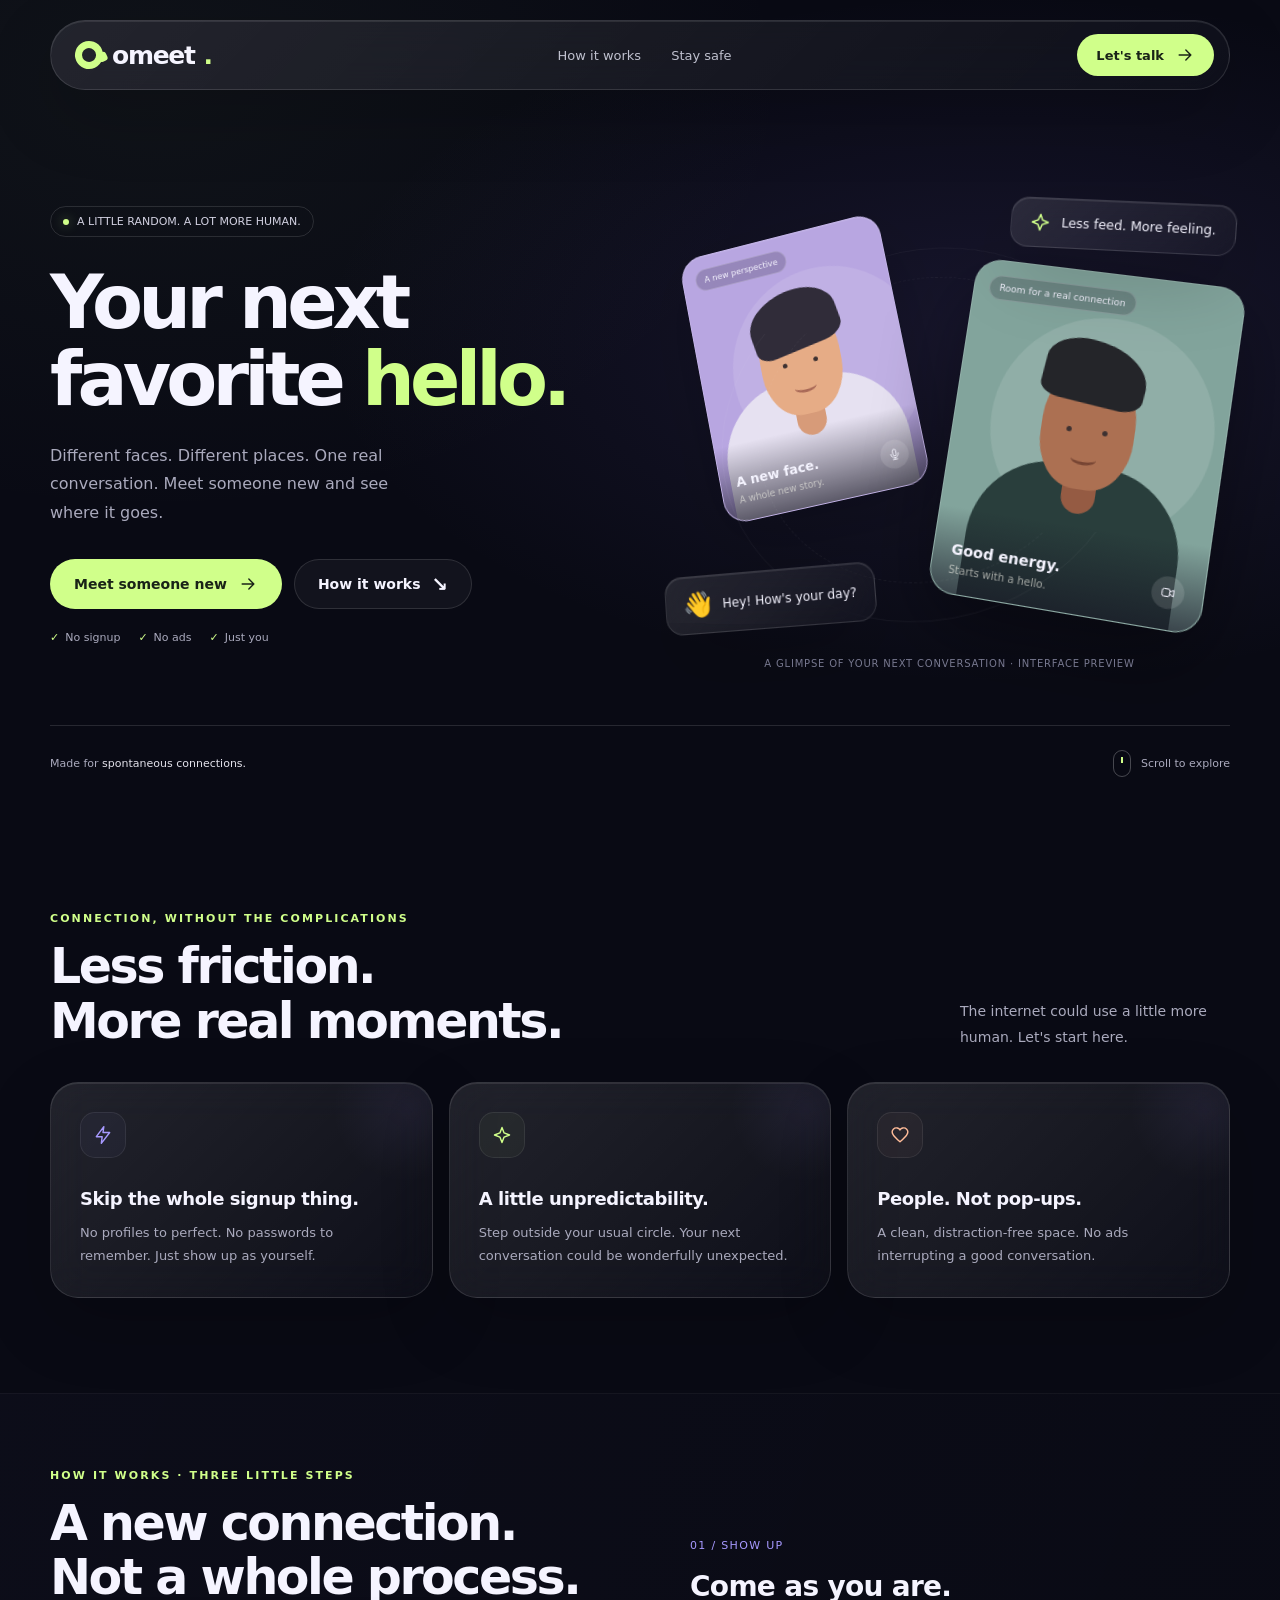
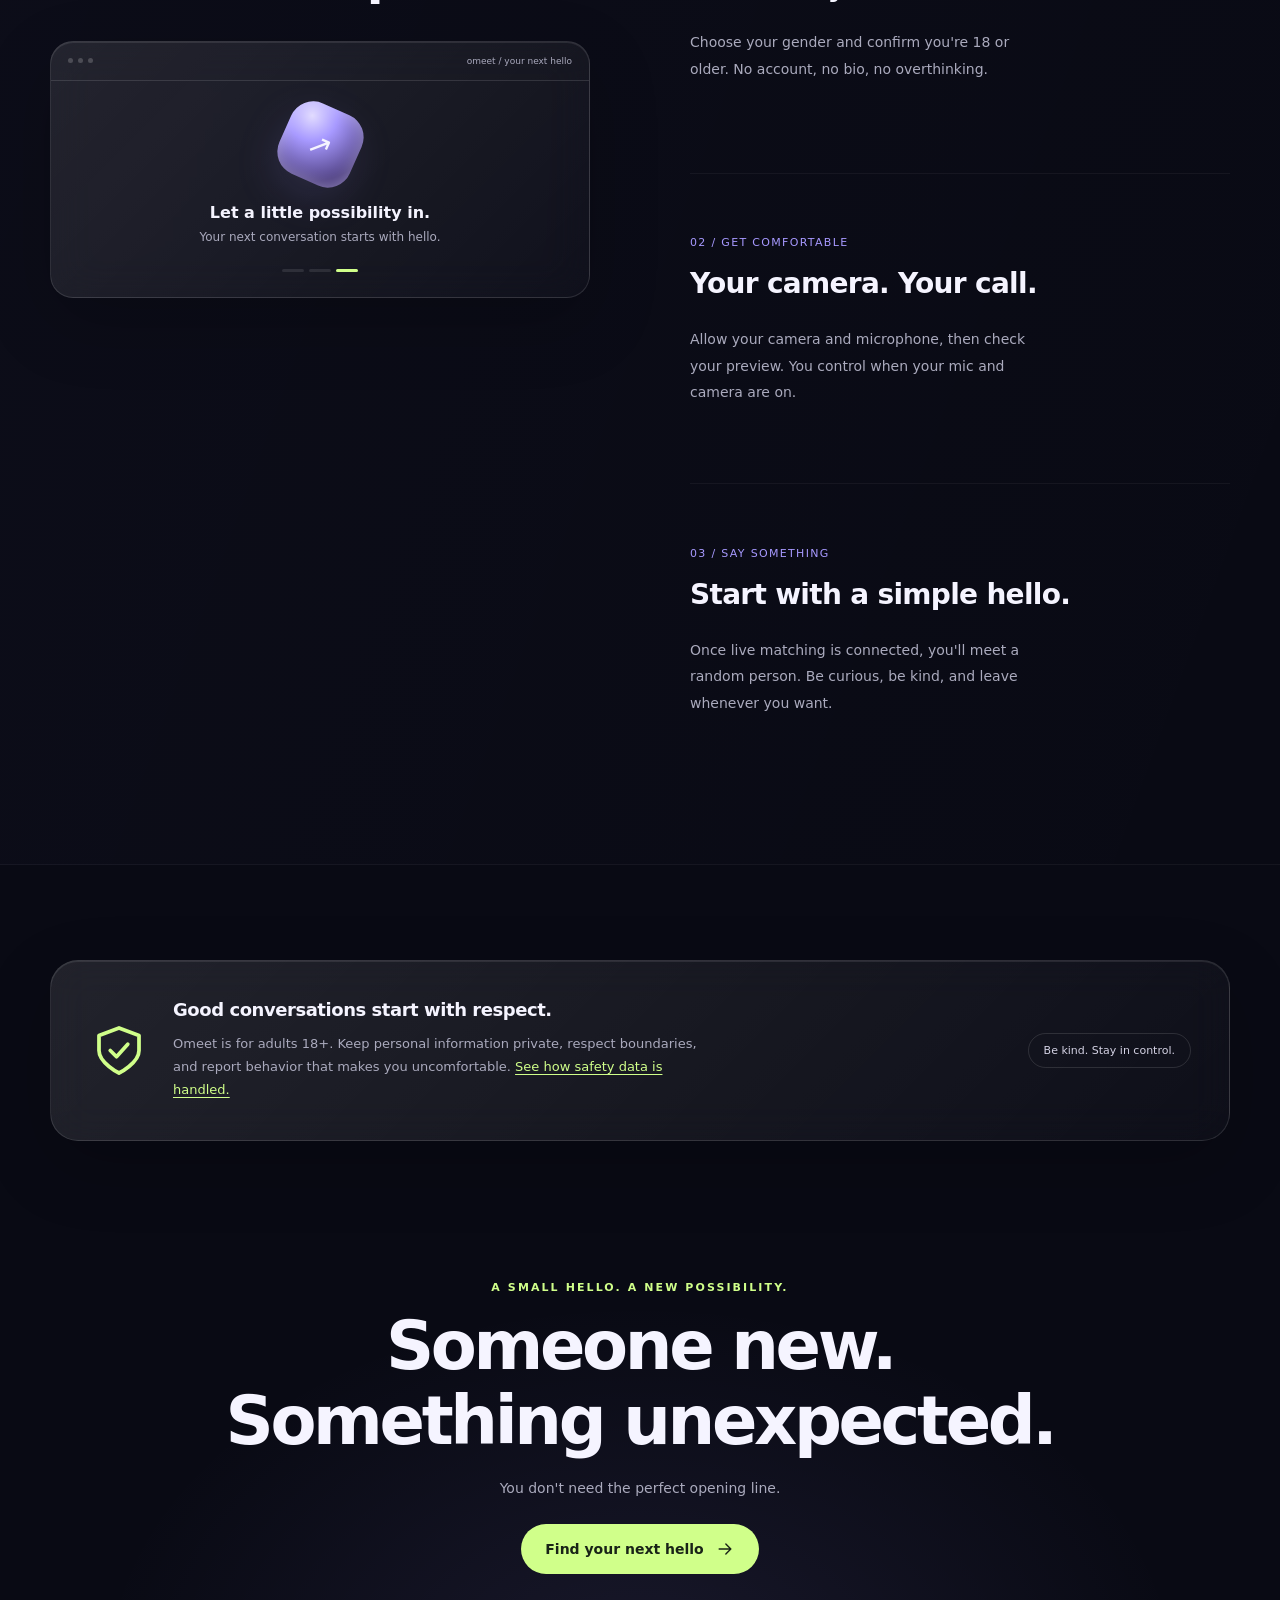
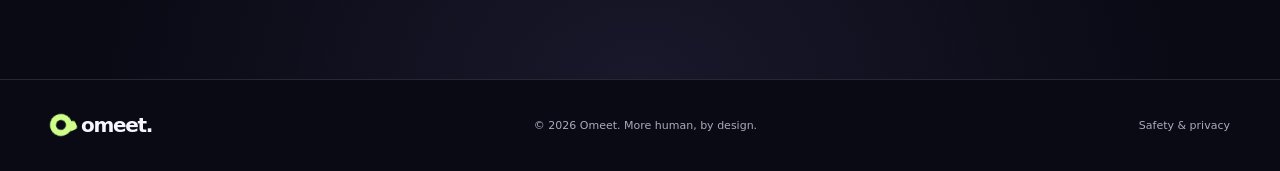
==== index.html @ 6ff263f8 "Make How section visible from anchor links" ====
<!DOCTYPE html>
<html lang="en">
<head>
  <meta charset="UTF-8">
  <meta name="viewport" content="width=device-width, initial-scale=1">
  <meta name="theme-color" content="#090a14">
  <meta name="description" content="Omeet — a fresh way to meet someone new. No signup. No ads. Just conversation.">
  <title>Omeet — A hello can change your day.</title>

  <link rel="stylesheet" href="styles.css">
</head>

<body>
  <a class="skip" href="#main">Skip to content</a>

  <!-- Reusable, dependency-free icons -->
  <svg xmlns="http://www.w3.org/2000/svg" class="icon-sprite" aria-hidden="true">
    <symbol id="i-arrow" viewBox="0 0 24 24">
      <path d="M5 12h14m-6-6 6 6-6 6" fill="none" stroke="currentColor" stroke-width="1.7" stroke-linecap="round" stroke-linejoin="round"/>
    </symbol>
    <symbol id="i-video" viewBox="0 0 24 24">
      <rect x="3" y="6" width="12" height="12" rx="3" fill="none" stroke="currentColor" stroke-width="1.7"/>
      <path d="m15 10 6-3v10l-6-3" fill="none" stroke="currentColor" stroke-width="1.7" stroke-linejoin="round"/>
    </symbol>
    <symbol id="i-mic" viewBox="0 0 24 24">
      <rect x="9" y="3" width="6" height="12" rx="3" fill="none" stroke="currentColor" stroke-width="1.7"/>
      <path d="M5 11a7 7 0 0 0 14 0M12 18v3m-4 0h8" fill="none" stroke="currentColor" stroke-width="1.7" stroke-linecap="round"/>
    </symbol>
    <symbol id="i-spark" viewBox="0 0 24 24">
      <path d="m12 3 2.5 6.5L21 12l-6.5 2.5L12 21l-2.5-6.5L3 12l6.5-2.5L12 3Z" fill="none" stroke="currentColor" stroke-width="1.7" stroke-linejoin="round"/>
    </symbol>
    <symbol id="i-shield" viewBox="0 0 24 24">
      <path d="m12 3 8 3v6c0 5-8 9-8 9s-8-4-8-9V6l8-3Z" fill="none" stroke="currentColor" stroke-width="1.5" stroke-linejoin="round"/>
      <path d="m8.5 12 2.5 2.5 4.5-5" fill="none" stroke="currentColor" stroke-width="1.5" stroke-linecap="round" stroke-linejoin="round"/>
    </symbol>
    <symbol id="i-bolt" viewBox="0 0 24 24">
      <path d="m13 2-9 12h7l-1 8 10-13h-8l1-7Z" fill="none" stroke="currentColor" stroke-width="1.7" stroke-linejoin="round"/>
    </symbol>
    <symbol id="i-heart" viewBox="0 0 24 24">
      <path d="M20 5c-3-3-7-1-8 1-1-2-5-4-8-1-4 4 1 9 8 15 7-6 12-11 8-15Z" fill="none" stroke="currentColor" stroke-width="1.7" stroke-linejoin="round"/>
    </symbol>
    <symbol id="i-close" viewBox="0 0 24 24">
      <path d="m6 6 12 12M6 18 18 6" fill="none" stroke="currentColor" stroke-width="1.7" stroke-linecap="round"/>
    </symbol>
    <symbol id="i-chat" viewBox="0 0 24 24">
      <path d="M20 11.5a7.5 7.5 0 0 1-7.5 7.5H7l-4 2 1.5-4.2A7.5 7.5 0 1 1 20 11.5Z" fill="none" stroke="currentColor" stroke-width="1.7" stroke-linejoin="round"/>
      <path d="M8 11h8m-8 3h5" fill="none" stroke="currentColor" stroke-width="1.7" stroke-linecap="round"/>
    </symbol>
    <symbol id="i-send" viewBox="0 0 24 24">
      <path d="m21 3-7.2 18-3.8-7-7-3.8L21 3Z" fill="none" stroke="currentColor" stroke-width="1.7" stroke-linejoin="round"/>
      <path d="M10 14 21 3" fill="none" stroke="currentColor" stroke-width="1.7" stroke-linecap="round"/>
    </symbol>
  </svg>

  <header>
    <nav class="nav glass container" aria-label="Main navigation">
      <a href="#" class="logo" aria-label="Omeet home"><span class="logo-mark"></span>omeet<span class="logo-dot">.</span></a>
      <div class="nav-links">
        <a href="#how">How it works</a>
        <a href="#safety">Stay safe</a>
      </div>
      <button class="btn btn-primary btn-small" data-start>
        Let's talk <svg class="icon" aria-hidden="true"><use href="#i-arrow"/></svg>
      </button>
    </nav>
  </header>

  <main id="main">
    <section class="hero">
      <div class="container">
        <div class="hero-grid">
          <div class="hero-copy">
            <div class="pill"><span class="dot"></span> A LITTLE RANDOM. A LOT MORE HUMAN.</div>
            <h1>Your next<br>favorite <span>hello.</span></h1>
            <p>Different faces. Different places. One real conversation. Meet someone new and see where it goes.</p>
            <div class="hero-actions">
              <button class="btn btn-primary" data-start>
                Meet someone new <svg class="icon" aria-hidden="true"><use href="#i-arrow"/></svg>
              </button>
              <a class="btn" href="#how">How it works <span class="arrow" aria-hidden="true">↘</span></a>
            </div>
            <div class="microcopy">
              <span><b>✓</b> No signup</span>
              <span><b>✓</b> No ads</span>
              <span><b>✓</b> Just you</span>
            </div>
          </div>

          <div class="scene-wrap" aria-label="Illustrated preview of the Omeet video calling interface">
            <div class="scene" id="hero-scene" aria-hidden="true">
              <div class="orbit"></div>

              <div class="video-card card-back glass">
                <div class="portrait">
                  <div class="shirt"></div><div class="neck"></div>
                  <div class="head"><i class="eyes"></i></div>
                </div>
                <div class="card-top"><span class="tiny-tag">A new perspective</span></div>
                <div class="card-bottom">
                  <div><strong>A new face.</strong><small>A whole new story.</small></div>
                  <div class="round-icon"><svg class="icon"><use href="#i-mic"/></svg></div>
                </div>
              </div>

              <div class="video-card card-front glass">
                <div class="portrait portrait-two">
                  <div class="shirt"></div><div class="neck"></div>
                  <div class="head"><i class="eyes"></i></div>
                </div>
                <div class="card-top"><span class="tiny-tag">Room for a real connection</span></div>
                <div class="card-bottom">
                  <div><strong>Good energy.</strong><small>Starts with a hello.</small></div>
                  <div class="round-icon"><svg class="icon"><use href="#i-video"/></svg></div>
                </div>
              </div>

              <div class="floating-note note-match glass">
                <svg class="icon"><use href="#i-spark"/></svg> Less feed. More feeling.
              </div>
              <div class="floating-note note-hello glass">
                <span class="emoji">👋</span> Hey! How's your day?
              </div>
            </div>
            <div class="scene-caption">A GLIMPSE OF YOUR NEXT CONVERSATION · INTERFACE PREVIEW</div>
          </div>
        </div>

        <div class="hero-bottom">
          <span>Made for <strong>spontaneous connections.</strong></span>
          <a class="scroll-hint" href="#why"><i aria-hidden="true"></i> Scroll to explore</a>
        </div>
      </div>
    </section>

    <section class="features container" id="why">
      <div class="section-heading reveal">
        <div><span class="eyebrow">Connection, without the complications</span><h2>Less friction.<br>More real moments.</h2></div>
        <p>The internet could use a little more human. Let's start here.</p>
      </div>
      <div class="feature-grid">
        <article class="feature glass reveal">
          <div class="feature-icon"><svg class="icon" aria-hidden="true"><use href="#i-bolt"/></svg></div>
          <h3>Skip the whole signup thing.</h3>
          <p>No profiles to perfect. No passwords to remember. Just show up as yourself.</p>
        </article>
        <article class="feature glass reveal">
          <div class="feature-icon"><svg class="icon" aria-hidden="true"><use href="#i-spark"/></svg></div>
          <h3>A little unpredictability.</h3>
          <p>Step outside your usual circle. Your next conversation could be wonderfully unexpected.</p>
        </article>
        <article class="feature glass reveal">
          <div class="feature-icon"><svg class="icon" aria-hidden="true"><use href="#i-heart"/></svg></div>
          <h3>People. Not pop-ups.</h3>
          <p>A clean, distraction-free space. No ads interrupting a good conversation.</p>
        </article>
      </div>
    </section>

    <section class="how" id="how">
      <div class="container how-grid">
        <div class="sticky-demo">
          <span class="eyebrow">How it works · three little steps</span>
          <h2>A new connection.<br>Not a whole process.</h2>
          <div class="mini-window glass" aria-hidden="true">
            <div class="window-bar"><i></i><i></i><i></i><span>omeet / your next hello</span></div>
            <div class="demo-content">
              <div class="demo-orb" id="demo-orb">✳</div>
              <strong id="demo-title">A little about you.</strong>
              <p id="demo-description">No profile. Just the basics.</p>
              <div class="demo-progress" id="demo-progress"><i class="active"></i><i></i><i></i></div>
            </div>
          </div>
        </div>

        <div class="steps">
          <article class="step reveal" data-step="0">
            <span class="step-number">01 / SHOW UP</span>
            <h3>Come as you are.</h3>
            <p>Choose your gender and confirm you're 18 or older. No account, no bio, no overthinking.</p>
          </article>
          <article class="step reveal" data-step="1">
            <span class="step-number">02 / GET COMFORTABLE</span>
            <h3>Your camera. Your call.</h3>
            <p>Allow your camera and microphone, then check your preview. You control when your mic and camera are on.</p>
          </article>
          <article class="step reveal" data-step="2">
            <span class="step-number">03 / SAY SOMETHING</span>
            <h3>Start with a simple hello.</h3>
            <p>Once live matching is connected, you'll meet a random person. Be curious, be kind, and leave whenever you want.</p>
          </article>
        </div>
      </div>
    </section>

    <section class="safety container" id="safety">
      <div class="safety-panel glass reveal">
        <div class="safety-copy">
          <svg class="shield" aria-hidden="true"><use href="#i-shield"/></svg>
          <div>
            <h3>Good conversations start with respect.</h3>
            <p>Omeet is for adults 18+. Keep personal information private, respect boundaries, and report behavior that makes you uncomfortable. <a href="privacy.html">See how safety data is handled.</a></p>
          </div>
        </div>
        <span class="safety-label">Be kind. Stay in control.</span>
      </div>
    </section>

    <section class="closing">
      <div class="reveal">
        <span class="eyebrow">A small hello. A new possibility.</span>
        <h2>Someone new.<br>Something unexpected.</h2>
        <p>You don't need the perfect opening line.</p>
        <button class="btn btn-primary" data-start>
          Find your next hello <svg class="icon" aria-hidden="true"><use href="#i-arrow"/></svg>
        </button>
      </div>
    </section>
  </main>

  <footer>
    <div class="container footer-inner">
      <a class="logo" href="#" aria-label="Omeet home"><span class="logo-mark"></span>omeet.</a>
      <p>© <span id="year">2026</span> Omeet. More human, by design.</p>
      <a href="privacy.html">Safety &amp; privacy</a>
    </div>
  </footer>

  <!-- Native dialog provides focus containment and Escape handling. -->
  <dialog id="onboarding" aria-labelledby="onboarding-title">
    <div class="modal-content">
      <button class="close-btn" id="close-onboarding" aria-label="Close setup">
        <svg class="icon" aria-hidden="true"><use href="#i-close"/></svg>
      </button>
      <span class="eyebrow">Your next hello starts here</span>
      <h2 id="onboarding-title">First, a little about you.</h2>
      <p class="modal-intro">No account needed. Set up your camera preview before meeting anyone.</p>

      <form id="setup-form">
        <fieldset>
          <legend>What's your gender?</legend>
          <div class="gender-options">
            <label class="gender-option">
              <input type="radio" name="gender" value="male" required>
              <span>♂ &nbsp; Male</span>
            </label>
            <label class="gender-option">
              <input type="radio" name="gender" value="female" required>
              <span>♀ &nbsp; Female</span>
            </label>
          </div>
        </fieldset>

        <label class="consent">
          <input type="checkbox" id="age-confirmation" required>
          <span>I am 18 or older and agree to keep conversations respectful.</span>
        </label>

        <label class="consent privacy-consent">
          <input type="checkbox" id="ip-moderation-consent" required>
          <span>I agree to the <a href="privacy.html" target="_blank" rel="noopener">Privacy Policy</a>.</span>
        </label>

        <p class="error" id="setup-error" role="alert"></p>

        <button class="btn btn-primary full" type="submit" id="camera-start">
          Open camera preview <svg class="icon" aria-hidden="true"><use href="#i-video"/></svg>
        </button>
        <p class="privacy-note">Your browser will ask for camera and microphone access. Video, audio, and chat stay peer-to-peer; Omeet does not view or record calls.</p>
      </form>
    </div>
  </dialog>

  <dialog class="room-dialog" id="room" aria-labelledby="room-title">
    <div class="room-header">
      <strong id="room-title">Your Omeet room</strong>
      <span class="pill"><span class="dot"></span><span id="connection-status">Connecting</span></span>
    </div>
    <div class="room-grid">
      <div class="remote-video" id="remote-stage">
        <video id="remote-video" autoplay playsinline aria-label="Your conversation partner"></video>
        <div class="remote-status" id="remote-status" aria-live="polite">
          <div class="feature-icon"><svg class="icon" aria-hidden="true"><use href="#i-spark"/></svg></div>
          <h3 id="match-heading">You're ready for a hello.</h3>
          <p id="match-status">Looking for someone to connect with…</p>
          <p id="match-detail">Keep this page open while Omeet finds a conversation partner.</p>
          <button class="btn btn-small" id="retry-match" type="button" hidden>Try again</button>
        </div>
      </div>
      <div class="local-video" id="local-video-container">
        <video id="local-video" autoplay muted playsinline aria-label="Your camera preview"></video>
        <div class="camera-off">Your camera is off</div>
        <span class="local-label">You</span>
      </div>
      <button class="chat-toggle control" id="chat-toggle" type="button" aria-label="Open text chat" aria-controls="chat-panel" aria-expanded="false" title="Open text chat" disabled>
        <svg class="icon" aria-hidden="true"><use href="#i-chat"/></svg>
        <span class="chat-unread" id="chat-unread" hidden>0</span>
      </button>
      <aside class="chat-panel" id="chat-panel" aria-label="Text chat" hidden>
        <div class="chat-header">
          <div><strong>Messages</strong><small id="chat-state">Chat opens when you connect</small></div>
          <button class="close-btn" id="close-chat" type="button" aria-label="Close chat">
            <svg class="icon" aria-hidden="true"><use href="#i-close"/></svg>
          </button>
        </div>
        <div class="chat-messages" id="chat-messages" role="log" aria-live="polite" aria-relevant="additions text">
          <p class="chat-empty" id="chat-empty">Your messages with this person will appear here.</p>
        </div>
        <form class="chat-form" id="chat-form">
          <input id="chat-input" type="text" maxlength="1000" autocomplete="off" placeholder="Write a message…" aria-label="Write a chat message" disabled>
          <button class="btn btn-primary btn-small" id="chat-send" type="submit" aria-label="Send message" title="Send message" disabled>
            <svg class="icon" aria-hidden="true"><use href="#i-send"/></svg>
          </button>
        </form>
      </aside>
      <div class="room-toast" id="room-toast" role="status" aria-live="polite" hidden></div>
    </div>
    <div class="room-controls">
      <button class="control" id="toggle-mic" aria-label="Mute microphone" aria-pressed="false" title="Mute microphone">
        <svg class="icon" aria-hidden="true"><use href="#i-mic"/></svg>
      </button>
      <button class="control" id="toggle-camera" aria-label="Turn camera off" aria-pressed="false" title="Turn camera off">
        <svg class="icon" aria-hidden="true"><use href="#i-video"/></svg>
      </button>
      <button class="control" id="next-match" aria-label="Find another person" title="Find another person" disabled>
        <svg class="icon" aria-hidden="true"><use href="#i-arrow"/></svg>
      </button>
      <button class="btn report-button" id="report-partner" type="button" disabled>Report</button>
      <button class="btn leave" id="leave-room">
        <svg class="icon" aria-hidden="true"><use href="#i-close"/></svg> Leave chat
      </button>
    </div>
    <p class="room-note">Your call and messages travel directly between you and your match.</p>
  </dialog>

  <dialog class="report-dialog" id="report-dialog" aria-labelledby="report-title">
    <div class="modal-content">
      <button class="close-btn" id="close-report" type="button" aria-label="Close report form">
        <svg class="icon" aria-hidden="true"><use href="#i-close"/></svg>
      </button>
      <span class="eyebrow">Community safety</span>
      <h2 id="report-title">Report this conversation</h2>
      <p class="modal-intro">Your report goes to the Omeet admin panel. The other person will not see who reported them.</p>
      <form id="report-form">
        <label class="report-field" for="report-reason">What happened?</label>
        <select id="report-reason" required>
          <option value="">Choose a reason</option>
          <option value="harassment">Harassment or threats</option>
          <option value="sexual-content">Unwanted sexual content</option>
          <option value="hate">Hateful or abusive behavior</option>
          <option value="under-18">Someone may be under 18</option>
          <option value="spam">Spam or scam</option>
          <option value="other">Something else</option>
        </select>
        <label class="report-field" for="report-note">Extra detail <span>(optional)</span></label>
        <textarea id="report-note" maxlength="240" rows="3" placeholder="Add a short note (up to 240 characters)"></textarea>
        <p class="error" id="report-error" role="alert"></p>
        <button class="btn btn-primary full" id="submit-report" type="submit">Send report</button>
      </form>
    </div>
  </dialog>

  <script src="config.js" defer></script>
  <script src="script.js" defer></script>
</body>
</html>
---- styles.css ----
/* ---------- Foundation ---------- */
    :root {
      color-scheme: dark;
      --bg: #090a14;
      --panel: rgba(255,255,255,.045);
      --line: rgba(255,255,255,.12);
      --text: #f5f4ff;
      --muted: #aaaabd;
      --lime: #d0ff8a;
      --purple: #a799ff;
      --radius: 28px;
      --font: Inter, ui-sans-serif, system-ui, -apple-system, BlinkMacSystemFont, "Segoe UI", sans-serif;
    }

    * { box-sizing: border-box; }
    html { scroll-behavior: smooth; scroll-padding-top: 110px; }
    body {
      margin: 0;
      background: var(--bg);
      color: var(--text);
      font-family: var(--font);
      -webkit-font-smoothing: antialiased;
    }
    html.locked, body.locked { overflow: hidden; overscroll-behavior: none; }
    button, input { font: inherit; }
    button, a { -webkit-tap-highlight-color: transparent; }
    button { cursor: pointer; }
    a { color: inherit; text-decoration: none; }
    button:disabled { opacity: .45; cursor: not-allowed; }
    ::selection { background: var(--lime); color: #151823; }
    :focus-visible { outline: 3px solid var(--lime); outline-offset: 5px; }
    svg { display: block; }
    .icon { width: 20px; height: 20px; flex-shrink: 0; }
    .container { width: min(1180px, calc(100% - 48px)); margin-inline: auto; }
    .muted { color: var(--muted); }
    .eyebrow {
      color: var(--lime);
      font-size: 11px;
      letter-spacing: .19em;
      text-transform: uppercase;
      font-weight: 750;
    }
    .glass {
      background: linear-gradient(135deg, rgba(255,255,255,.10), rgba(255,255,255,.025));
      border: 1px solid var(--line);
      box-shadow: inset 0 1px 0 rgba(255,255,255,.09), 0 24px 70px rgba(0,0,0,.2);
      backdrop-filter: blur(20px);
      -webkit-backdrop-filter: blur(20px);
    }
    .btn {
      min-height: 50px;
      padding: 14px 23px;
      border: 1px solid var(--line);
      border-radius: 100px;
      display: inline-flex;
      align-items: center;
      justify-content: center;
      gap: 11px;
      background: rgba(255,255,255,.04);
      color: var(--text);
      font-weight: 650;
      font-size: 14px;
      transition: transform .2s, background .2s, box-shadow .2s;
    }
    .btn:hover:not(:disabled) { transform: translateY(-2px); background: rgba(255,255,255,.09); }
    .btn-primary { background: var(--lime); color: #192317; border-color: transparent; }
    .btn-primary:hover:not(:disabled) { background: #dfffad; box-shadow: 0 8px 35px #caff8425; }
    .btn-small { min-height: 42px; padding: 10px 18px; font-size: 13px; }
    .arrow { font-size: 20px; line-height: 1; }

    .skip {
      position: fixed;
      top: -100px;
      left: 20px;
      z-index: 100;
      background: var(--lime);
      color: #111;
      padding: 15px;
      border-radius: 10px;
    }
    .skip:focus { top: 15px; }

    /* ---------- Navigation ---------- */
    header { position: fixed; top: 20px; inset-inline: 0; z-index: 20; }
    .nav {
      height: 70px;
      padding: 0 15px 0 24px;
      display: flex;
      align-items: center;
      justify-content: space-between;
      border-radius: 100px;
      background-color: rgba(9,10,20,.65);
    }
    .icon-sprite { position: absolute; width: 0; height: 0; overflow: hidden; }
    .logo { display: inline-flex; align-items: center; gap: 9px; font-size: 25px; font-weight: 800; letter-spacing: -1.3px; }
    .logo-dot { color: var(--lime); }
    .logo-mark {
      width: 28px;
      height: 28px;
      border: 7px solid var(--lime);
      border-radius: 50%;
      position: relative;
      transform: rotate(-25deg);
    }
    .logo-mark::after { content: ""; position: absolute; width: 9px; height: 9px; background: var(--lime); right: -9px; bottom: -5px; border-radius: 3px; }
    .nav-links { display: flex; gap: 30px; font-size: 13px; color: #bfc0ce; }
    .nav-links a:hover { color: white; }

    /* ---------- Hero ---------- */
    .hero {
      position: relative;
      padding: 185px 0 70px;
      overflow: hidden;
      isolation: isolate;
    }
    .hero::before {
      content: "";
      position: absolute;
      inset: 0;
      z-index: -1;
      background:
        radial-gradient(ellipse at 78% 40%, #6856bf25, transparent 48%),
        radial-gradient(ellipse at 12% 10%, #779f6410, transparent 40%);
      pointer-events: none;
    }
    .hero-grid { display: grid; grid-template-columns: 1.05fr 1fr; align-items: center; gap: 30px; }
    .pill {
      display: inline-flex;
      align-items: center;
      gap: 8px;
      border: 1px solid var(--line);
      padding: 8px 12px;
      border-radius: 100px;
      color: #d2d1e1;
      font-size: 11px;
    }
    .dot { width: 6px; height: 6px; border-radius: 50%; background: var(--lime); box-shadow: 0 0 12px #d0ff8a70; }
    h1 { margin: 27px 0 23px; font-size: clamp(48px, 5.8vw, 79px); line-height: 1.04; letter-spacing: -.065em; font-weight: 650; }
    h1 span { color: var(--lime); }
    .hero-copy > p { max-width: 390px; color: var(--muted); font-size: 16px; line-height: 1.8; }
    .hero-actions { display: flex; flex-wrap: wrap; gap: 12px; margin-top: 31px; }
    .microcopy { display: flex; gap: 18px; margin-top: 22px; font-size: 11px; color: var(--muted); }
    .microcopy span { display: inline-flex; gap: 6px; align-items: center; }
    .microcopy b { color: var(--lime); font-weight: 400; }

    .scene-wrap { height: 480px; perspective: 1200px; position: relative; }
    .scene {
      height: 100%;
      position: relative;
      transform-style: preserve-3d;
      transform: rotateY(-9deg) rotateX(5deg);
    }
    .orbit {
      position: absolute;
      width: 420px;
      height: 420px;
      border: 1px solid #ffffff0b;
      border-radius: 50%;
      top: 25px;
      left: 45px;
      transform: rotateX(22deg);
    }
    .orbit::after { content: ""; position: absolute; inset: 37px; border: 1px dashed #ffffff0d; border-radius: 50%; }
    .video-card { position: absolute; overflow: hidden; border-radius: 25px; }
    .card-back {
      width: 224px;
      height: 292px;
      left: 4px;
      top: 28px;
      transform: translateZ(-40px) rotate(-12deg);
      background: #b8a6e1;
    }
    .card-front {
      width: 257px;
      height: 325px;
      right: 15px;
      top: 99px;
      transform: translateZ(45px) rotate(9deg);
      background: #82a49c;
      box-shadow: 0 30px 75px #0006;
    }
    .card-top { position: absolute; inset: 14px 14px auto; display: flex; justify-content: space-between; align-items: center; z-index: 2; }
    .tiny-tag { background: #1b172a35; backdrop-filter: blur(10px); padding: 6px 9px; border: 1px solid #ffffff30; border-radius: 100px; font-size: 9px; }
    .card-bottom {
      position: absolute;
      inset: auto 0 0;
      padding: 30px 17px 17px;
      background: linear-gradient(transparent, #161523a8);
      display: flex;
      align-items: center;
      justify-content: space-between;
    }
    .card-bottom strong { font-size: 14px; font-weight: 550; }
    .card-bottom small { display: block; color: #e9e9e1a8; font-size: 10px; margin-top: 5px; }
    .round-icon { width: 30px; height: 30px; border-radius: 50%; background: #ffffff20; display: grid; place-items: center; }
    .round-icon .icon { width: 14px; height: 14px; }

    /* Lightweight, self-contained illustrated portraits */
    .portrait { width: 100%; height: 100%; position: relative; overflow: hidden; }
    .portrait::before {
      content: "";
      position: absolute;
      width: 210px;
      height: 210px;
      border-radius: 50%;
      background: #ffffff1c;
      top: 42px;
      left: 35px;
    }
    .head { position: absolute; width: 88px; height: 116px; border-radius: 45% 45% 43% 43%; background: #e6ac86; left: calc(50% - 44px); top: 78px; z-index: 2; }
    .head::before { content: ""; position: absolute; width: 98px; height: 65px; background: #302c39; border-radius: 55% 50% 25% 20%; left: -5px; top: -18px; transform: rotate(-9deg); }
    .head::after { content: ""; position: absolute; width: 24px; height: 9px; border-bottom: 3px solid #a96957; border-radius: 50%; bottom: 23px; left: 32px; }
    .eyes { position: absolute; left: 24px; top: 58px; width: 5px; height: 5px; border-radius: 50%; background: #3d3131; box-shadow: 34px 0 #3d3131; }
    .shirt { position: absolute; width: 200px; height: 160px; border-radius: 80px 80px 0 0; background: #e6e1f1; bottom: -26px; left: calc(50% - 100px); }
    .neck { position: absolute; width: 32px; height: 45px; top: 172px; left: calc(50% - 16px); background: #d79b79; border-radius: 0 0 20px 20px; z-index: 1; }
    .portrait-two .head { background: #ac7052; top: 91px; }
    .portrait-two .head::before { background: #242529; height: 61px; border-radius: 40% 60% 22% 20%; top: -26px; transform: rotate(6deg); }
    .portrait-two .head::after { border-color: #774533; }
    .portrait-two .neck { background: #955b43; top: 185px; }
    .portrait-two .shirt { background: #293e3c; height: 165px; }

    .floating-note {
      position: absolute;
      padding: 13px 17px;
      border-radius: 17px;
      display: flex;
      align-items: center;
      gap: 10px;
      font-size: 12px;
      z-index: 3;
      white-space: nowrap;
    }
    .note-hello { left: 18px; bottom: 43px; transform: translateZ(80px) rotate(-5deg); }
    .note-match { right: 2px; top: 38px; transform: translateZ(70px) rotate(5deg); }
    .note-hello .emoji { font-size: 23px; }
    .note-match .icon { color: var(--lime); }
    .scene-caption { position: absolute; bottom: -4px; width: 100%; text-align: center; font-size: 10px; color: #77788f; letter-spacing: .08em; }

    .hero-bottom { display: flex; justify-content: space-between; align-items: center; margin-top: 60px; border-top: 1px solid var(--line); padding-top: 24px; color: var(--muted); font-size: 11px; }
    .hero-bottom strong { color: #e3e2eb; font-weight: 500; }
    .scroll-hint { display: flex; gap: 10px; align-items: center; }
    .scroll-hint i { display: block; width: 18px; height: 27px; border: 1px solid #ffffff40; border-radius: 20px; position: relative; }
    .scroll-hint i::after { content: ""; position: absolute; width: 2px; height: 6px; background: var(--lime); left: 7px; top: 6px; animation: scrollDot 2s infinite; }
    @keyframes scrollDot { 60% { transform: translateY(7px); opacity: .2; } }

    /* ---------- Features ---------- */
    .features { padding: 60px 0 95px; }
    .section-heading { display: flex; justify-content: space-between; align-items: end; gap: 25px; margin-bottom: 32px; }
    h2 { font-size: clamp(32px, 4vw, 49px); line-height: 1.12; letter-spacing: -.05em; font-weight: 600; margin: 14px 0 0; }
    .section-heading > p { color: var(--muted); font-size: 14px; line-height: 1.8; max-width: 270px; margin: 0; }
    .feature-grid { display: grid; grid-template-columns: repeat(3, 1fr); gap: 16px; }
    .feature { border-radius: var(--radius); padding: 29px; position: relative; overflow: hidden; }
    .feature::after { content: ""; position: absolute; width: 150px; height: 150px; border-radius: 50%; background: radial-gradient(circle, #a799ff12, transparent 70%); right: -50px; top: -50px; pointer-events: none; }
    .feature-icon { width: 46px; height: 46px; display: grid; place-items: center; border: 1px solid #ffffff14; border-radius: 15px; color: var(--purple); background: #a799ff0b; margin-bottom: 30px; }
    .feature:nth-child(2) .feature-icon { color: var(--lime); background: #d0ff8a0b; }
    .feature:nth-child(3) .feature-icon { color: #ffbc99; background: #ffbc990b; }
    h3 { font-size: 18px; letter-spacing: -.025em; font-weight: 600; margin: 0 0 12px; }
    .feature p { font-size: 13px; color: var(--muted); line-height: 1.8; margin: 0; }

    /* ---------- Scroll storytelling ---------- */
    .how { padding: 70px 0; scroll-margin-top: 110px; border-block: 1px solid #ffffff0b; background: linear-gradient(110deg, #a799ff05, transparent); }
    .how-grid { display: grid; grid-template-columns: 1fr 1fr; gap: 100px; align-items: start; }
    .sticky-demo { position: sticky; top: 135px; padding-bottom: 35px; }
    .mini-window { margin-top: 35px; border-radius: 23px; overflow: hidden; }
    .window-bar { display: flex; gap: 5px; padding: 14px 17px; border-bottom: 1px solid var(--line); align-items: center; }
    .window-bar i { width: 5px; height: 5px; background: #ffffff30; border-radius: 50%; }
    .window-bar span { margin-left: auto; font-size: 9px; color: var(--muted); }
    .demo-content { min-height: 215px; display: flex; flex-direction: column; justify-content: center; align-items: center; padding: 25px; text-align: center; }
    .demo-orb {
      width: 77px; height: 77px; border-radius: 24px;
      background: radial-gradient(circle at 25% 20%, #e2dcff, #a799ff 30%, #534487 78%);
      box-shadow: inset 0 0 15px #ffffff50, 0 15px 40px #a799ff20;
      display: grid; place-items: center; font-size: 29px;
      transition: transform .6s, border-radius .6s;
    }
    .demo-content strong { margin-top: 20px; font-weight: 550; font-size: 16px; }
    .demo-content p { font-size: 12px; color: var(--muted); margin: 8px 0 0; }
    .demo-progress { display: flex; gap: 5px; margin-top: 25px; }
    .demo-progress i { width: 22px; height: 3px; border-radius: 5px; background: #ffffff1a; transition: background .3s; }
    .demo-progress i.active { background: var(--lime); }
    .step { min-height: 310px; display: flex; flex-direction: column; justify-content: center; border-bottom: 1px solid #ffffff0c; padding: 40px 0; }
    .step:last-child { border: 0; }
    .step-number { font-size: 11px; color: var(--purple); margin-bottom: 18px; letter-spacing: .12em; }
    .step h3 { font-size: 28px; }
    .step p { color: var(--muted); font-size: 14px; line-height: 1.9; max-width: 350px; }

    /* ---------- Safety + closing ---------- */
    .safety { padding: 95px 0; }
    .safety-panel { display: flex; align-items: center; justify-content: space-between; gap: 40px; padding: 38px; border-radius: var(--radius); }
    .safety-copy { display: flex; align-items: center; gap: 24px; }
    .shield { width: 60px; height: 65px; color: var(--lime); flex-shrink: 0; }
    .safety p { margin: 8px 0 0; max-width: 540px; color: var(--muted); font-size: 13px; line-height: 1.8; }
    .safety-label { padding: 10px 15px; border: 1px solid var(--line); border-radius: 100px; color: #d4d2e4; font-size: 11px; white-space: nowrap; }
    .closing { text-align: center; padding: 40px 20px 105px; position: relative; overflow: hidden; }
    .closing::before { content: ""; position: absolute; inset: 0; z-index: -1; background: radial-gradient(ellipse at 50% 100%, #a799ff19, transparent 60%); }
    .closing h2 { font-size: clamp(39px, 6vw, 67px); }
    .closing p { color: var(--muted); font-size: 14px; margin: 21px 0 28px; }
    footer { padding: 28px 0; border-top: 1px solid var(--line); }
    .footer-inner { display: flex; justify-content: space-between; align-items: center; gap: 20px; }
    footer .logo { font-size: 20px; }
    footer .logo-mark { width: 22px; height: 22px; border-width: 6px; }
    footer p, footer a:not(.logo) { font-size: 11px; color: var(--muted); }
    .privacy-page { max-width: 830px; padding-top: 155px; padding-bottom: 85px; }
    .privacy-page h1 { margin: 16px 0; font-size: clamp(38px, 6vw, 62px); }
    .privacy-page .privacy-lead { max-width: 650px; margin-bottom: 45px; color: var(--muted); font-size: 16px; line-height: 1.8; }
    .privacy-page section { padding: 25px 0; border-top: 1px solid var(--line); }
    .privacy-page h2 { margin-bottom: 13px; font-size: 22px; }
    .privacy-page p { color: #b7b6c8; font-size: 13px; line-height: 1.9; }
    .privacy-page a:not(.btn) { color: var(--lime); text-decoration: underline; text-underline-offset: 3px; }
    .privacy-back { margin-top: 18px; }

    /* Content remains visible if JS is unavailable. */
    .motion-ready .reveal { opacity: 0; transform: translateY(24px); transition: opacity .7s, transform .7s; }
    .motion-ready .reveal.visible { opacity: 1; transform: none; }

    /* ---------- Onboarding & camera room ---------- */
    dialog {
      color: var(--text);
      background: #131420;
      border: 1px solid #ffffff20;
      border-radius: 30px;
      padding: 0;
      width: min(460px, calc(100% - 28px));
      max-height: calc(100dvh - 32px);
      box-shadow: 0 50px 150px #0009;
    }
    dialog::backdrop { background: #05060cbd; backdrop-filter: blur(12px); -webkit-backdrop-filter: blur(12px); }
    .modal-content { padding: 32px; position: relative; }
    .close-btn {
      position: absolute; right: 18px; top: 18px;
      width: 36px; height: 36px; display: grid; place-items: center;
      border: 1px solid var(--line); background: #ffffff06;
      border-radius: 50%; color: var(--muted);
    }
    .modal-content h2 { font-size: 32px; margin-top: 25px; }
    .modal-intro { color: var(--muted); font-size: 13px; line-height: 1.8; }
    fieldset { border: 0; padding: 0; margin: 25px 0 20px; }
    legend { font-size: 13px; margin-bottom: 12px; }
    .gender-options { display: grid; grid-template-columns: 1fr 1fr; gap: 10px; }
    .gender-option { position: relative; }
    .gender-option input { position: absolute; opacity: 0; width: 100%; height: 100%; margin: 0; }
    .gender-option span {
      display: flex; align-items: center; justify-content: center; gap: 10px;
      padding: 17px; border: 1px solid var(--line); border-radius: 15px;
      font-size: 14px; cursor: pointer;
    }
    .gender-option input:checked + span { background: #d0ff8a0e; border-color: var(--lime); color: var(--lime); }
    .gender-option input:focus-visible + span { outline: 2px solid var(--lime); outline-offset: 3px; }
    .consent { display: flex; align-items: start; gap: 10px; color: var(--muted); font-size: 12px; line-height: 1.7; }
    .privacy-consent { margin-top: 12px; }
    .consent a, .safety a { color: var(--lime); text-decoration: underline; text-underline-offset: 3px; }
    .consent input { width: 17px; height: 17px; accent-color: var(--lime); margin: 2px 0 0; flex-shrink: 0; }
    .full { width: 100%; margin-top: 23px; }
    .privacy-note { text-align: center; font-size: 10px; color: var(--muted); line-height: 1.7; margin-bottom: 0; }
    .error { color: #ffb7b7; font-size: 12px; line-height: 1.6; }
    .error:empty { display: none; }
    .room-dialog { position: fixed; inset: 0; margin: 0; width: 100vw; max-width: none; height: 100vh; height: 100dvh; max-height: none; padding: 0; border: 0; border-radius: 0; overflow: hidden; grid-template-rows: auto minmax(0, 1fr) auto auto; background: #0b0c16; }
    .room-dialog[open] { display: grid; }
    .room-header { min-width: 0; padding: max(16px, env(safe-area-inset-top)) clamp(16px, 3vw, 40px) 18px; border-bottom: 1px solid var(--line); display: flex; justify-content: space-between; align-items: center; gap: 20px; }
    .room-header .pill { font-size: 10px; }
    .room-grid { min-height: 0; display: grid; grid-template: minmax(0, 1fr) / minmax(0, 1fr); padding: 16px max(16px, env(safe-area-inset-right)) 16px max(16px, env(safe-area-inset-left)); position: relative; }
    .remote-video, .local-video { min-height: 0; border-radius: 20px; background: #090a12; overflow: hidden; position: relative; }
    .remote-video { width: 100%; height: 100%; display: flex; flex-direction: column; align-items: center; justify-content: center; padding: 30px; text-align: center; border: 1px dashed #ffffff1c; }
    .remote-video.connected { border-style: solid; }
    .remote-video > video { display: none; position: absolute; inset: 0; width: 100%; height: 100%; object-fit: contain; background: #090a12; }
    .remote-video.connected > video { display: block; }
    .remote-status { position: relative; z-index: 1; width: min(100%, 420px); display: flex; flex-direction: column; align-items: center; }
    .remote-video.connected .remote-status { display: none; }
    .remote-status [hidden] { display: none; }
    .remote-video .feature-icon { margin-bottom: 20px; }
    .remote-video p { color: var(--muted); font-size: 12px; line-height: 1.8; max-width: 290px; }
    .local-video { position: absolute; z-index: 2; top: 30px; right: max(30px, env(safe-area-inset-right)); width: min(28vw, 360px); aspect-ratio: 4 / 3; border: 1px solid #ffffff2b; box-shadow: 0 20px 60px #0008; }
    .local-video video { width: 100%; height: 100%; position: absolute; inset: 0; object-fit: contain; transform: scaleX(-1); }
    .local-label { position: absolute; left: 15px; bottom: 15px; background: #0007; padding: 7px 11px; border-radius: 100px; font-size: 11px; }
    .camera-off { display: none; position: absolute; inset: 0; background: #171824; place-items: center; color: var(--muted); font-size: 13px; }
    .local-video.off .camera-off { display: grid; }
    .room-controls { display: flex; justify-content: center; flex-wrap: wrap; gap: 10px; padding: 5px 16px 16px; }
    .control { min-width: 48px; height: 48px; border: 1px solid var(--line); border-radius: 50%; background: #ffffff09; color: white; display: grid; place-items: center; }
    .control:disabled { opacity: .48; cursor: not-allowed; }
    .control[aria-pressed="true"] { background: #ff747424; border-color: #ff747450; color: #ffb0b0; }
    .leave { background: #ff7777; color: #301313; border: none; }
    .room-note { color: var(--muted); text-align: center; padding: 0 20px max(12px, env(safe-area-inset-bottom)); margin: 0; font-size: 10px; }
    .chat-toggle { position: absolute; z-index: 4; right: max(28px, env(safe-area-inset-right)); bottom: 24px; color: var(--lime); }
    .chat-unread { position: absolute; top: -5px; right: -4px; min-width: 18px; height: 18px; padding: 0 4px; display: grid; place-items: center; border-radius: 100px; background: var(--lime); color: #10120e; font-size: 10px; font-weight: 700; }
    .chat-panel { position: absolute; z-index: 5; right: max(28px, env(safe-area-inset-right)); bottom: 16px; width: min(360px, calc(100% - 32px)); height: min(440px, calc(100% - 32px)); min-height: 210px; display: grid; grid-template-rows: auto minmax(0, 1fr) auto; overflow: hidden; border: 1px solid #ffffff24; border-radius: 22px; background: #151622f5; box-shadow: 0 24px 80px #0009; backdrop-filter: blur(18px); -webkit-backdrop-filter: blur(18px); }
    .chat-panel[hidden] { display: none; }
    .chat-header { position: relative; display: flex; align-items: center; justify-content: space-between; min-height: 62px; padding: 12px 58px 12px 17px; border-bottom: 1px solid var(--line); }
    .chat-header strong, .chat-header small { display: block; }
    .chat-header strong { font-size: 14px; }
    .chat-header small { margin-top: 4px; color: var(--muted); font-size: 10px; }
    .chat-header .close-btn { top: 12px; right: 12px; width: 34px; height: 34px; cursor: pointer; }
    .chat-messages { display: flex; flex-direction: column; align-items: flex-start; gap: 9px; overflow-y: auto; padding: 14px; overscroll-behavior: contain; }
    .chat-empty { align-self: center; max-width: 220px; margin: auto; color: var(--muted); font-size: 11px; line-height: 1.7; text-align: center; }
    .chat-message { max-width: 86%; margin: 0; padding: 10px 12px; border: 1px solid #ffffff12; border-radius: 15px 15px 15px 5px; background: #ffffff0c; color: var(--text); font-size: 12px; line-height: 1.55; overflow-wrap: anywhere; white-space: pre-wrap; }
    .chat-message.from-self { align-self: flex-end; border-color: #d0ff8a30; border-radius: 15px 15px 5px 15px; background: #d0ff8a14; }
    .chat-form { display: flex; align-items: center; gap: 8px; padding: 11px; border-top: 1px solid var(--line); }
    .chat-form input { width: 100%; min-width: 0; height: 42px; padding: 0 13px; border: 1px solid var(--line); border-radius: 13px; outline: none; background: #ffffff08; color: var(--text); font: inherit; font-size: 12px; }
    .chat-form input:focus { border-color: #d0ff8a80; }
    .chat-form input::placeholder { color: #89889a; }
    .chat-form input:disabled { opacity: .6; }
    .chat-form .btn { width: 42px; min-width: 42px; height: 42px; margin: 0; padding: 0; display: grid; place-items: center; }
    .chat-form .btn:disabled { opacity: .5; cursor: not-allowed; }
    .report-button { min-height: 46px; padding: 11px 17px; border-color: #ff888855; color: #ffc0c0; background: #ff777714; font-size: 12px; }
    .report-button:hover:not(:disabled) { background: #ff777729; }
    .room-toast { position: absolute; z-index: 8; top: 18px; left: 50%; width: min(520px, calc(100% - 28px)); padding: 13px 17px; transform: translateX(-50%); border: 1px solid #d0ff8a55; border-radius: 15px; background: #151622f5; color: var(--text); box-shadow: 0 16px 50px #0009; font-size: 12px; line-height: 1.6; text-align: center; }
    .room-toast[hidden] { display: none; }
    @media (min-width: 761px) {
      .room-grid.chat-open {
        --room-chat-width: clamp(280px, 25vw, 360px);
        grid-template-columns: minmax(0, 1fr) var(--room-chat-width);
        grid-template-rows: minmax(0, 1fr);
        gap: 16px;
      }
      .room-grid.chat-open .remote-video { grid-column: 1; grid-row: 1; }
      .room-grid.chat-open .local-video { right: calc(var(--room-chat-width) + 46px); }
      .room-grid.chat-open .chat-panel {
        position: relative;
        inset: auto;
        grid-column: 2;
        grid-row: 1;
        width: 100%;
        height: 100%;
        min-height: 0;
        border-radius: 20px;
      }
      .room-grid.chat-open .chat-toggle { display: none; }
    }
    @media (min-width: 1001px) {
      .room-grid {
        grid-template-columns: repeat(2, minmax(0, 1fr));
        grid-template-rows: minmax(0, 1fr);
        gap: 14px;
      }
      .room-grid .remote-video { grid-column: 1; grid-row: 1; }
      .room-grid .local-video {
        position: relative;
        top: auto;
        right: auto;
        z-index: 1;
        grid-column: 2;
        grid-row: 1;
        width: 100%;
        height: 100%;
        aspect-ratio: auto;
        box-shadow: none;
      }
      .room-grid.chat-open {
        --room-chat-width: clamp(280px, 24vw, 360px);
        grid-template-columns: minmax(0, 1fr) minmax(0, 1fr) var(--room-chat-width);
        gap: 14px;
      }
      .room-grid.chat-open .remote-video { grid-column: 1; grid-row: 1; }
      .room-grid.chat-open .local-video { grid-column: 2; grid-row: 1; right: auto; }
      .room-grid.chat-open .chat-panel {
        grid-column: 3;
        grid-row: 1;
      }
    }
    @media (min-width: 1400px) {
      .room-grid.chat-open {
        --room-chat-width: clamp(300px, 24vw, 380px);
        grid-template-columns: minmax(0, 1fr) minmax(0, 1fr) var(--room-chat-width);
        gap: 18px;
      }
    }
    .moderation-dialog {
      position: fixed; inset: 0; margin: 0; width: 100vw; max-width: none;
      height: 100vh; height: 100dvh; max-height: none; padding: 24px;
      display: none; place-items: center; border: 0; border-radius: 0;
      background: radial-gradient(ellipse at 50% 10%, #24243a, #090a12 70%);
    }
    .moderation-dialog[open] { display: grid; }
    .moderation-dialog::backdrop { background: #05060cf2; backdrop-filter: blur(12px); -webkit-backdrop-filter: blur(12px); }
    .moderation-card {
      width: min(560px, 100%); padding: clamp(25px, 5vw, 44px);
      border: 1px solid #ffffff20; border-radius: 26px;
      background: linear-gradient(145deg, #ffffff09, transparent 70%), #131420;
      box-shadow: 0 35px 110px #0009;
    }
    .moderation-icon {
      width: 48px; height: 48px; margin-bottom: 22px; display: grid; place-items: center;
      border: 1px solid #d0ff8a40; border-radius: 16px; background: #d0ff8a10; color: var(--lime);
    }
    .moderation-icon svg { width: 23px; height: 23px; stroke: currentColor; stroke-width: 1.7; stroke-linecap: round; stroke-linejoin: round; }
    .moderation-card h2 { margin: 12px 0; font-size: clamp(28px, 5vw, 40px); line-height: 1.12; letter-spacing: -.04em; }
    .moderation-summary, .moderation-followup { color: var(--muted); font-size: 14px; line-height: 1.75; }
    .moderation-reason { margin: 23px 0; padding: 17px 18px; border: 1px solid #d0ff8a30; border-radius: 15px; background: #d0ff8a0b; color: var(--text); font-size: 15px; line-height: 1.7; white-space: pre-wrap; overflow-wrap: anywhere; }
    .moderation-followup:empty { display: none; }
    .moderation-dialog[data-severity="banned"] .moderation-icon { border-color: #ff777755; background: #ff777715; color: #ff9999; }
    .moderation-dialog[data-severity="banned"] .eyebrow { color: #ffaaaa; }
    .moderation-dialog[data-severity="banned"] .moderation-reason { border-color: #ff777744; background: #ff777710; }
    .moderation-dialog #moderation-acknowledge[hidden], .moderation-dialog [hidden] { display: none; }

    .report-dialog { overflow-y: auto; }
    .report-dialog h2 { max-width: 330px; }
    .report-field { display: block; margin: 17px 0 8px; color: var(--text); font-size: 12px; }
    .report-field span { color: var(--muted); }
    .report-dialog select, .report-dialog textarea { width: 100%; border: 1px solid var(--line); border-radius: 13px; padding: 12px 13px; background: #ffffff08; color: var(--text); font: inherit; font-size: 13px; }
    .report-dialog select option { background: #131420; }
    .report-dialog textarea { resize: vertical; min-height: 82px; line-height: 1.6; }

    /* ---------- Responsive ---------- */
    @media (min-width: 1400px) {
      .hero { padding-top: 210px; }
    }
    @media (max-width: 1000px) {
      .hero-grid { gap: 10px; }
      .scene-wrap { transform: scale(.87); transform-origin: center right; margin-left: -45px; }
      .how-grid { gap: 55px; }
    }
    @media (max-width: 760px) {
      .container { width: calc(100% - 36px); }
      #onboarding {
        width: min(440px, calc(100vw - 28px));
        max-height: calc(100dvh - 24px);
        overflow-y: auto;
        overscroll-behavior: contain;
        border-radius: 24px;
      }
      #onboarding .modal-content { padding: 24px 21px 22px; }
      #onboarding .close-btn { top: 14px; right: 14px; }
      #onboarding .eyebrow { font-size: 10px; letter-spacing: .16em; }
      #onboarding h2 { margin: 18px 0 12px; font-size: 28px; line-height: 1.14; }
      #onboarding .modal-intro { font-size: 13px; line-height: 1.6; }
      #onboarding fieldset { margin: 19px 0 15px; }
      #onboarding legend { margin-bottom: 9px; }
      #onboarding .gender-options { gap: 8px; }
      #onboarding .gender-option span { min-height: 54px; padding: 13px 9px; }
      #onboarding .consent { gap: 9px; font-size: 12px; line-height: 1.55; }
      #onboarding .privacy-consent { margin-top: 10px; }
      #onboarding .full { min-height: 52px; margin-top: 18px; }
      #onboarding .privacy-note { margin-top: 10px; font-size: 11px; line-height: 1.55; }
      #onboarding #setup-error { margin: 9px 0 0; font-size: 12px; line-height: 1.5; }
      header { top: 12px; }
      .nav { height: 62px; padding-left: 20px; padding-right: 10px; }
      .nav-links { display: none; }
      .logo { font-size: 23px; }
      .hero { padding-top: 126px; padding-bottom: 35px; }
      .hero-grid { grid-template-columns: 1fr; }
      .hero-copy { text-align: center; }
      h1 { font-size: clamp(48px, 10vw, 72px); }
      .hero-copy > p { margin-inline: auto; max-width: 350px; font-size: 14px; }
      .hero-actions, .microcopy { justify-content: center; }
      .scene-wrap { width: min(440px, 100%); height: 430px; margin: 20px auto 0; transform: none; }
      .card-back { left: 15px; width: 195px; height: 265px; }
      .card-front { width: 225px; height: 290px; right: 10px; top: 100px; }
      .orbit { width: 330px; height: 330px; left: calc(50% - 165px); top: 45px; }
      .note-match { right: 5px; }
      .note-hello { left: 8px; bottom: 35px; }
      .scene-caption { bottom: -4px; }
      .hero-bottom { margin-top: 36px; font-size: 10px; gap: 15px; }
      .section-heading { align-items: start; flex-direction: column; gap: 16px; }
      .section-heading > p { max-width: none; }
      .features { padding: 45px 0 60px; }
      .feature-grid { grid-template-columns: 1fr; }
      .feature { padding: 25px; }
      .feature-icon { margin-bottom: 19px; }
      .how { padding: 50px 0; scroll-margin-top: 84px; }
      .how-grid { grid-template-columns: 1fr; gap: 15px; }
      .sticky-demo { position: static; padding-bottom: 0; }
      .mini-window { max-width: 450px; }
      .step { min-height: 230px; padding: 30px 0; }
      .step h3 { font-size: 25px; }
      .safety { padding: 60px 0; }
      .safety-panel { padding: 26px; align-items: start; flex-direction: column; gap: 22px; }
      .safety-copy { align-items: start; gap: 16px; }
      .shield { width: 38px; height: 43px; }
      .closing { padding-bottom: 65px; }
      .footer-inner { flex-wrap: wrap; }
      .footer-inner > p { order: 3; width: 100%; margin: 0; }
      .privacy-page { padding-top: 125px; padding-bottom: 60px; }
      .room-grid { padding: 12px max(12px, env(safe-area-inset-right)) 12px max(12px, env(safe-area-inset-left)); }
      .remote-video { padding: 20px 16px; }
      .remote-video .feature-icon { margin-bottom: 12px; }
      .remote-video h3 { max-width: 220px; font-size: 19px; }
      .remote-video p { max-width: 280px; margin: 8px 0; font-size: 11px; }
      .local-video { top: 22px; right: max(22px, env(safe-area-inset-right)); width: min(34vw, 170px); aspect-ratio: 3 / 4; }
      .local-label { left: 8px; bottom: 8px; padding: 6px 8px; font-size: 9px; }
      .room-header { padding: max(12px, env(safe-area-inset-top)) 16px 12px; gap: 8px; flex-wrap: wrap; }
      .room-header .pill { max-width: 175px; }
      .room-controls { gap: 8px; padding: 4px 12px 10px; }
      .room-note { padding-right: 14px; padding-left: 14px; }
      .chat-toggle { right: max(20px, env(safe-area-inset-right)); bottom: 18px; }
      .chat-panel { right: max(10px, env(safe-area-inset-right)); bottom: 8px; width: calc(100% - 20px); height: min(430px, calc(100% - 16px)); border-radius: 19px; }
      .room-toast { top: 12px; }
    }
    @media (max-width: 370px) {
      .scene-wrap { height: 390px; }
      .card-back { width: 170px; height: 240px; left: 0; }
      .card-front { width: 195px; height: 265px; right: 0; }
      .floating-note { padding: 10px; font-size: 10px; }
      .hero-actions .btn { padding-inline: 17px; }
      .modal-content { padding: 25px; }
      .remote-video { justify-content: flex-end; padding-bottom: 18px; }
      .room-controls { gap: 6px; padding-right: 8px; padding-left: 8px; }
      .room-controls .control { width: 44px; min-width: 44px; height: 44px; }
      .room-controls .leave { min-height: 44px; padding: 10px 12px; gap: 8px; font-size: 12px; }
      .room-controls .report-button { min-height: 44px; padding: 10px 12px; font-size: 11px; }
      .chat-toggle { right: 16px; bottom: 15px; }
    }
    @media (max-height: 600px) and (min-width: 371px) {
      .room-header { padding-top: max(8px, env(safe-area-inset-top)); padding-bottom: 8px; }
      .room-grid { padding-top: 8px; padding-bottom: 8px; }
      .remote-video { justify-content: flex-end; padding: 12px; }
      .remote-video .feature-icon { width: 38px; height: 38px; margin-bottom: 6px; }
      .remote-video h3 { font-size: 17px; margin-bottom: 4px; }
      .remote-video p { font-size: 10px; line-height: 1.35; margin: 3px 0; }
      .local-video { top: 12px; right: max(12px, env(safe-area-inset-right)); width: min(24vw, 240px); aspect-ratio: 4 / 3; }
      .local-label { left: 8px; bottom: 8px; padding: 6px 8px; font-size: 9px; }
      .room-controls { padding: 3px 12px 6px; }
      .room-note { padding-bottom: max(7px, env(safe-area-inset-bottom)); }
    }
    @media (prefers-reduced-motion: reduce) {
      html { scroll-behavior: auto; }
      *, *::before, *::after { animation: none !important; transition: none !important; }
      .motion-ready .reveal { opacity: 1; transform: none; }
      .scene { transform: none !important; }
    }
    @supports not (backdrop-filter: blur(1px)) {
      .glass { background: #1b1c29; }
    }
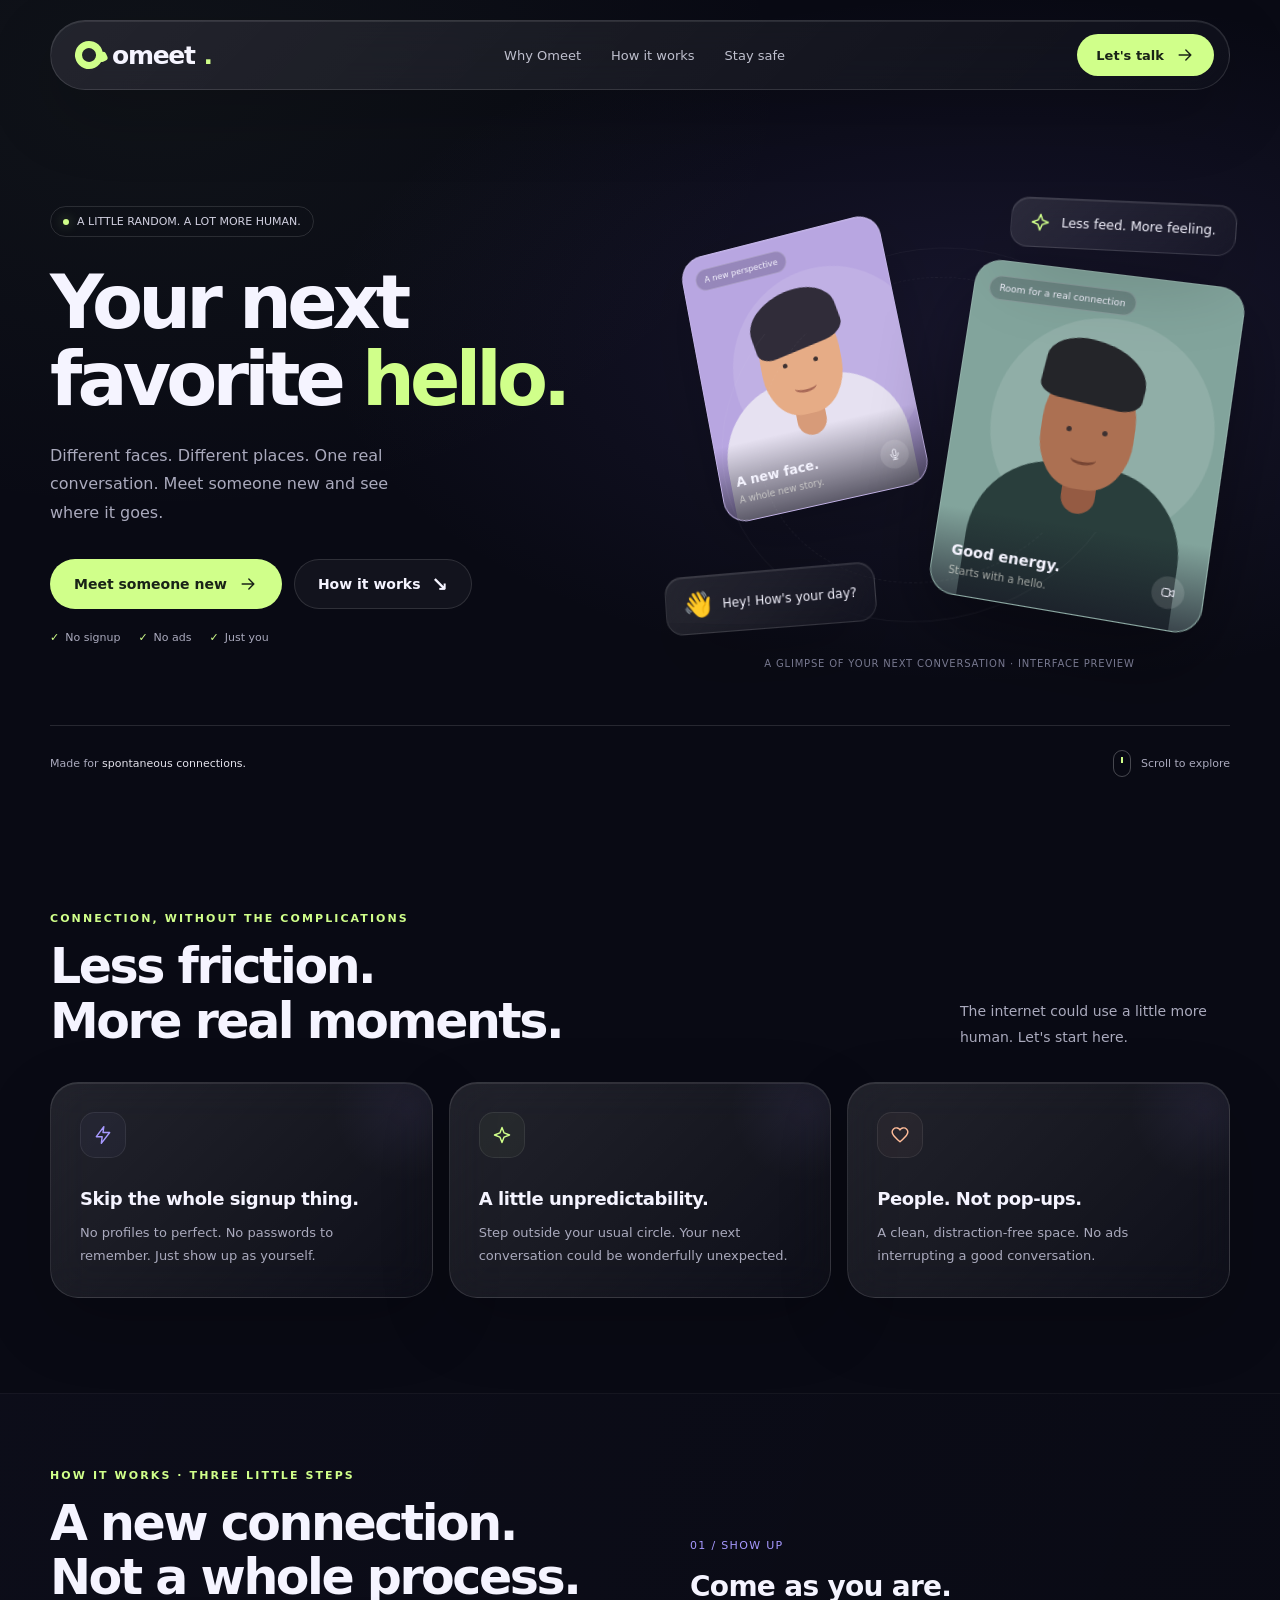
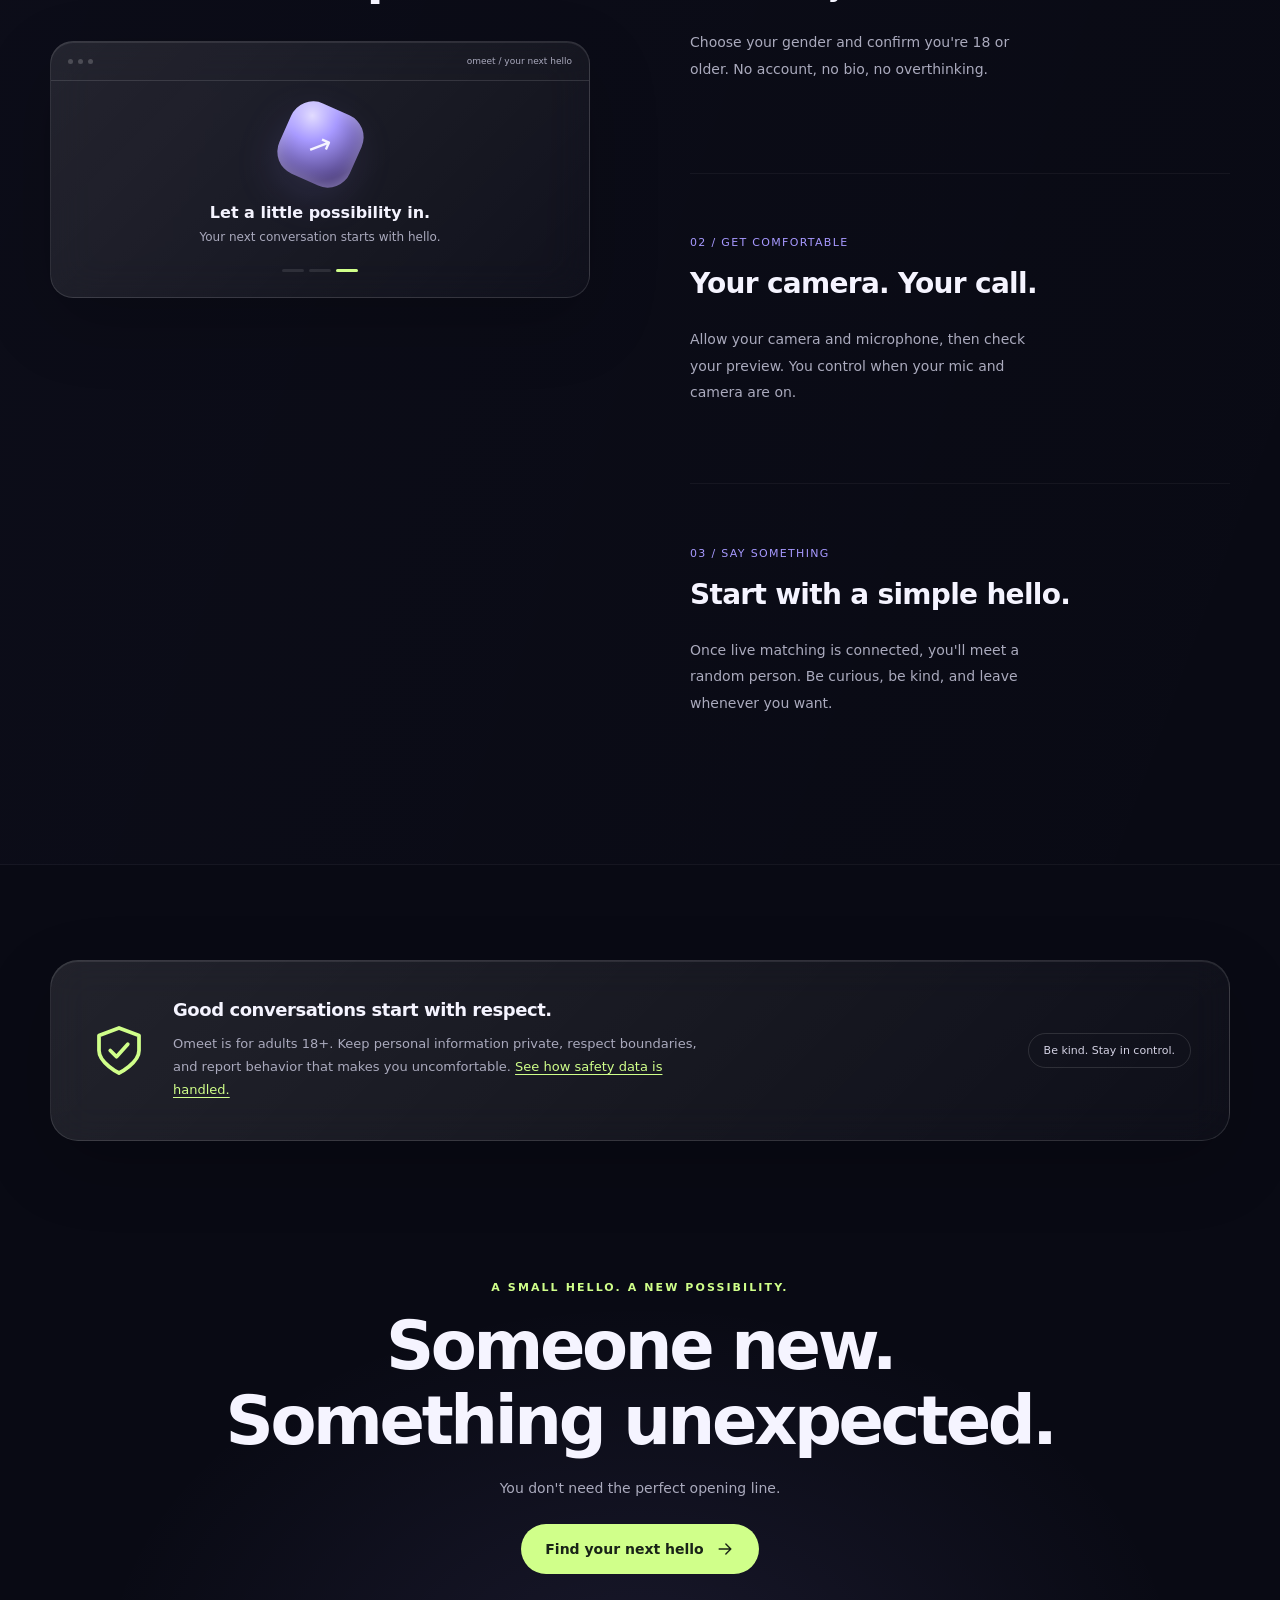
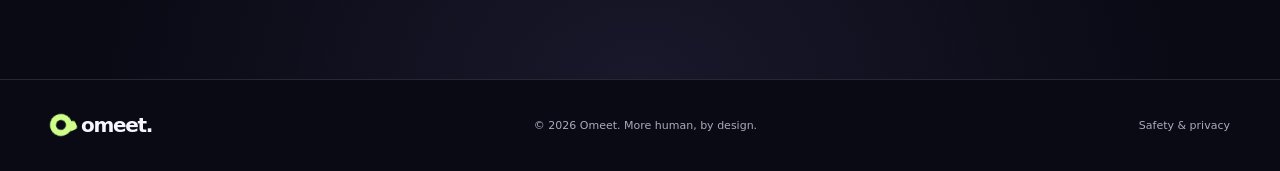
==== commit f267d87c: "Keep section navigation URLs clean and combine consent" ====
--- a/index.html
+++ b/index.html
@@ -56,6 +56,7 @@
     <nav class="nav glass container" aria-label="Main navigation">
       <a href="#" class="logo" aria-label="Omeet home"><span class="logo-mark"></span>omeet<span class="logo-dot">.</span></a>
       <div class="nav-links">
+        <a href="#why">Why Omeet</a>
         <a href="#how">How it works</a>
         <a href="#safety">Stay safe</a>
       </div>
@@ -250,14 +251,9 @@
           </div>
         </fieldset>
 
-        <label class="consent">
-          <input type="checkbox" id="age-confirmation" required>
-          <span>I am 18 or older and agree to keep conversations respectful.</span>
-        </label>
-
         <label class="consent privacy-consent">
-          <input type="checkbox" id="ip-moderation-consent" required>
-          <span>I agree to the <a href="privacy.html" target="_blank" rel="noopener">Privacy Policy</a>.</span>
+          <input type="checkbox" id="site-consent" required>
+          <span>I'm 18+, will be respectful, and agree to the <a href="privacy.html" target="_blank" rel="noopener">Privacy Policy</a>.</span>
         </label>
 
         <p class="error" id="setup-error" role="alert"></p>
@@ -265,7 +261,7 @@
         <button class="btn btn-primary full" type="submit" id="camera-start">
           Open camera preview <svg class="icon" aria-hidden="true"><use href="#i-video"/></svg>
         </button>
-        <p class="privacy-note">Your browser will ask for camera and microphone access. Video, audio, and chat stay peer-to-peer; Omeet does not view or record calls.</p>
+        <p class="privacy-note">Your match receives your video directly. Authenticated moderators may also view live video for safety. Omeet does not record or transcribe calls.</p>
       </form>
     </div>
   </dialog>
@@ -360,6 +356,6 @@
   </dialog>
 
   <script src="config.js" defer></script>
-  <script src="script.js" defer></script>
+  <script src="script.js?v=20261019-clean-nav1" defer></script>
 </body>
 </html>
--- a/styles.css
+++ b/styles.css
@@ -244,7 +244,7 @@
     @keyframes scrollDot { 60% { transform: translateY(7px); opacity: .2; } }
 
     /* ---------- Features ---------- */
-    .features { padding: 60px 0 95px; }
+    .features { padding: 60px 0 95px; scroll-margin-top: 110px; }
     .section-heading { display: flex; justify-content: space-between; align-items: end; gap: 25px; margin-bottom: 32px; }
     h2 { font-size: clamp(32px, 4vw, 49px); line-height: 1.12; letter-spacing: -.05em; font-weight: 600; margin: 14px 0 0; }
     .section-heading > p { color: var(--muted); font-size: 14px; line-height: 1.8; max-width: 270px; margin: 0; }
@@ -285,7 +285,7 @@
     .step p { color: var(--muted); font-size: 14px; line-height: 1.9; max-width: 350px; }
 
     /* ---------- Safety + closing ---------- */
-    .safety { padding: 95px 0; }
+    .safety { padding: 95px 0; scroll-margin-top: 110px; }
     .safety-panel { display: flex; align-items: center; justify-content: space-between; gap: 40px; padding: 38px; border-radius: var(--radius); }
     .safety-copy { display: flex; align-items: center; gap: 24px; }
     .shield { width: 60px; height: 65px; color: var(--lime); flex-shrink: 0; }
@@ -551,7 +551,7 @@
       .hero-bottom { margin-top: 36px; font-size: 10px; gap: 15px; }
       .section-heading { align-items: start; flex-direction: column; gap: 16px; }
       .section-heading > p { max-width: none; }
-      .features { padding: 45px 0 60px; }
+      .features { padding: 45px 0 60px; scroll-margin-top: 84px; }
       .feature-grid { grid-template-columns: 1fr; }
       .feature { padding: 25px; }
       .feature-icon { margin-bottom: 19px; }
@@ -561,7 +561,7 @@
       .mini-window { max-width: 450px; }
       .step { min-height: 230px; padding: 30px 0; }
       .step h3 { font-size: 25px; }
-      .safety { padding: 60px 0; }
+      .safety { padding: 60px 0; scroll-margin-top: 84px; }
       .safety-panel { padding: 26px; align-items: start; flex-direction: column; gap: 22px; }
       .safety-copy { align-items: start; gap: 16px; }
       .shield { width: 38px; height: 43px; }
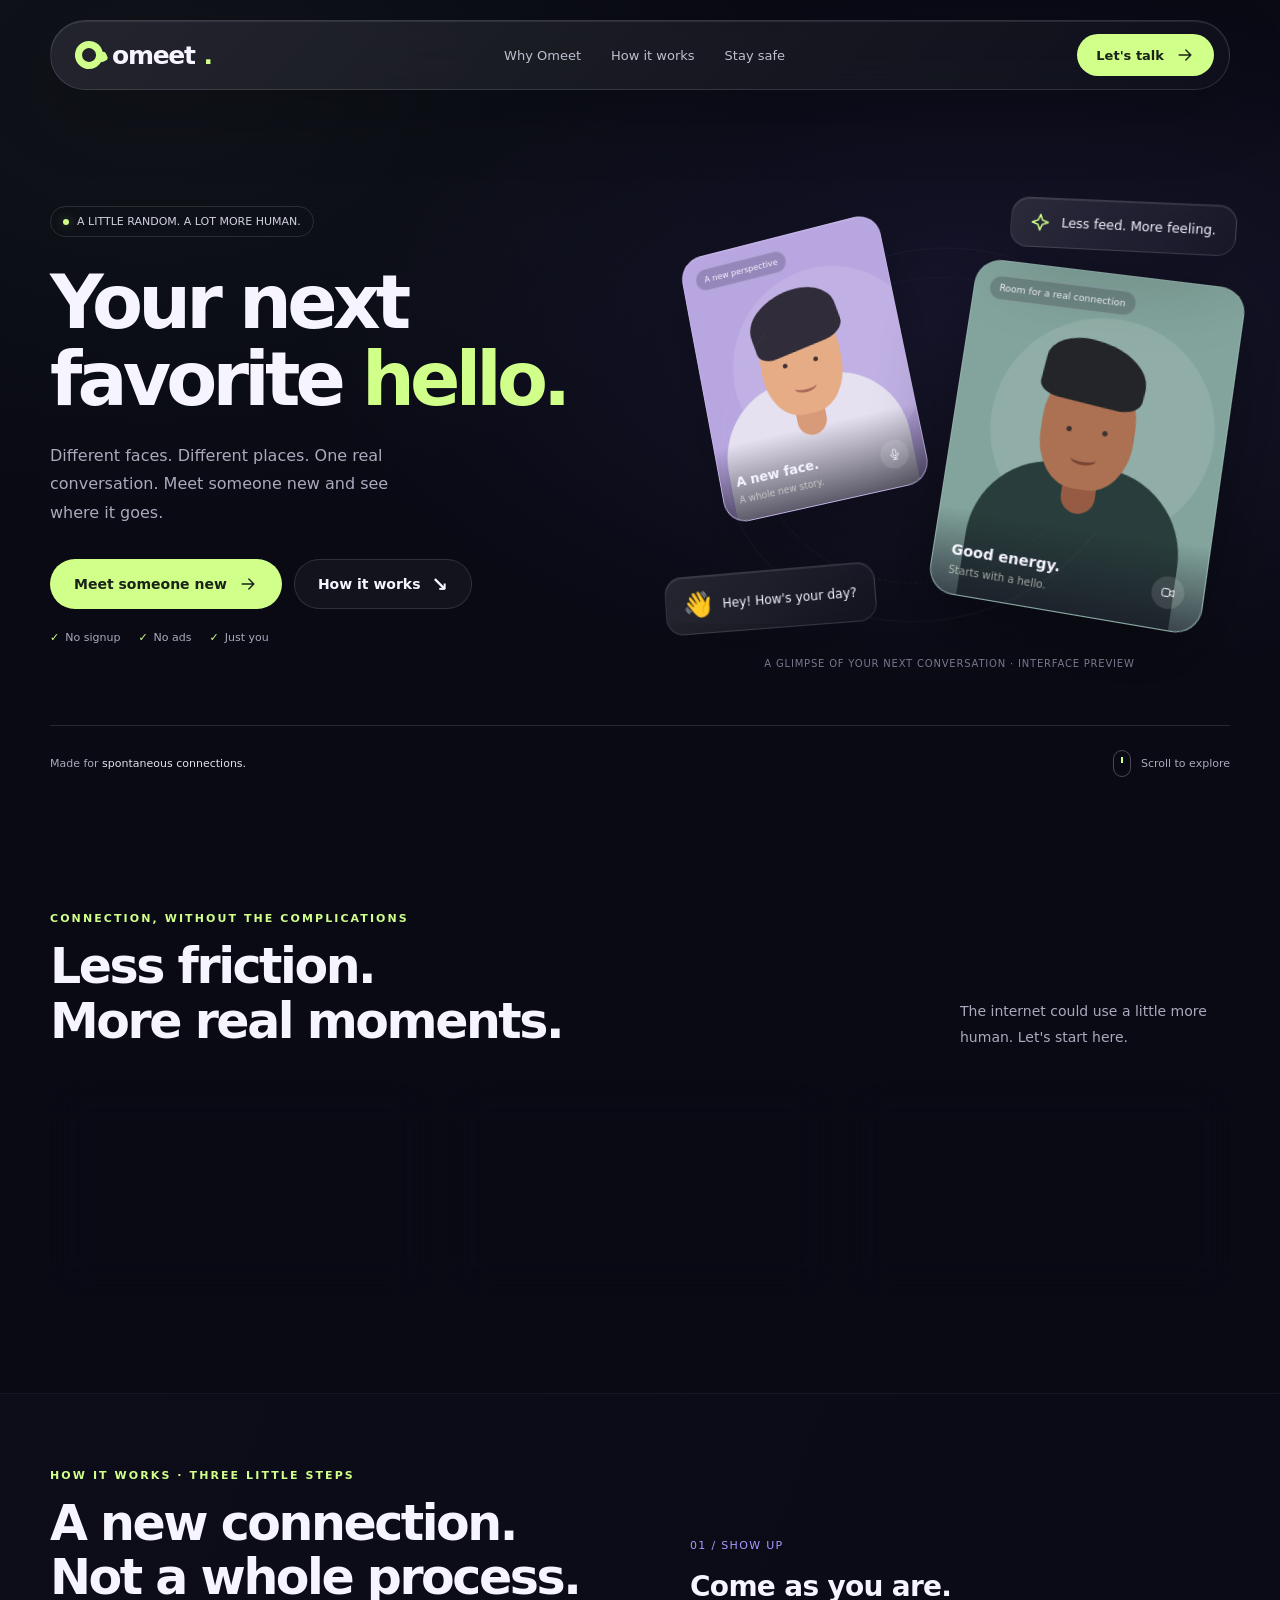
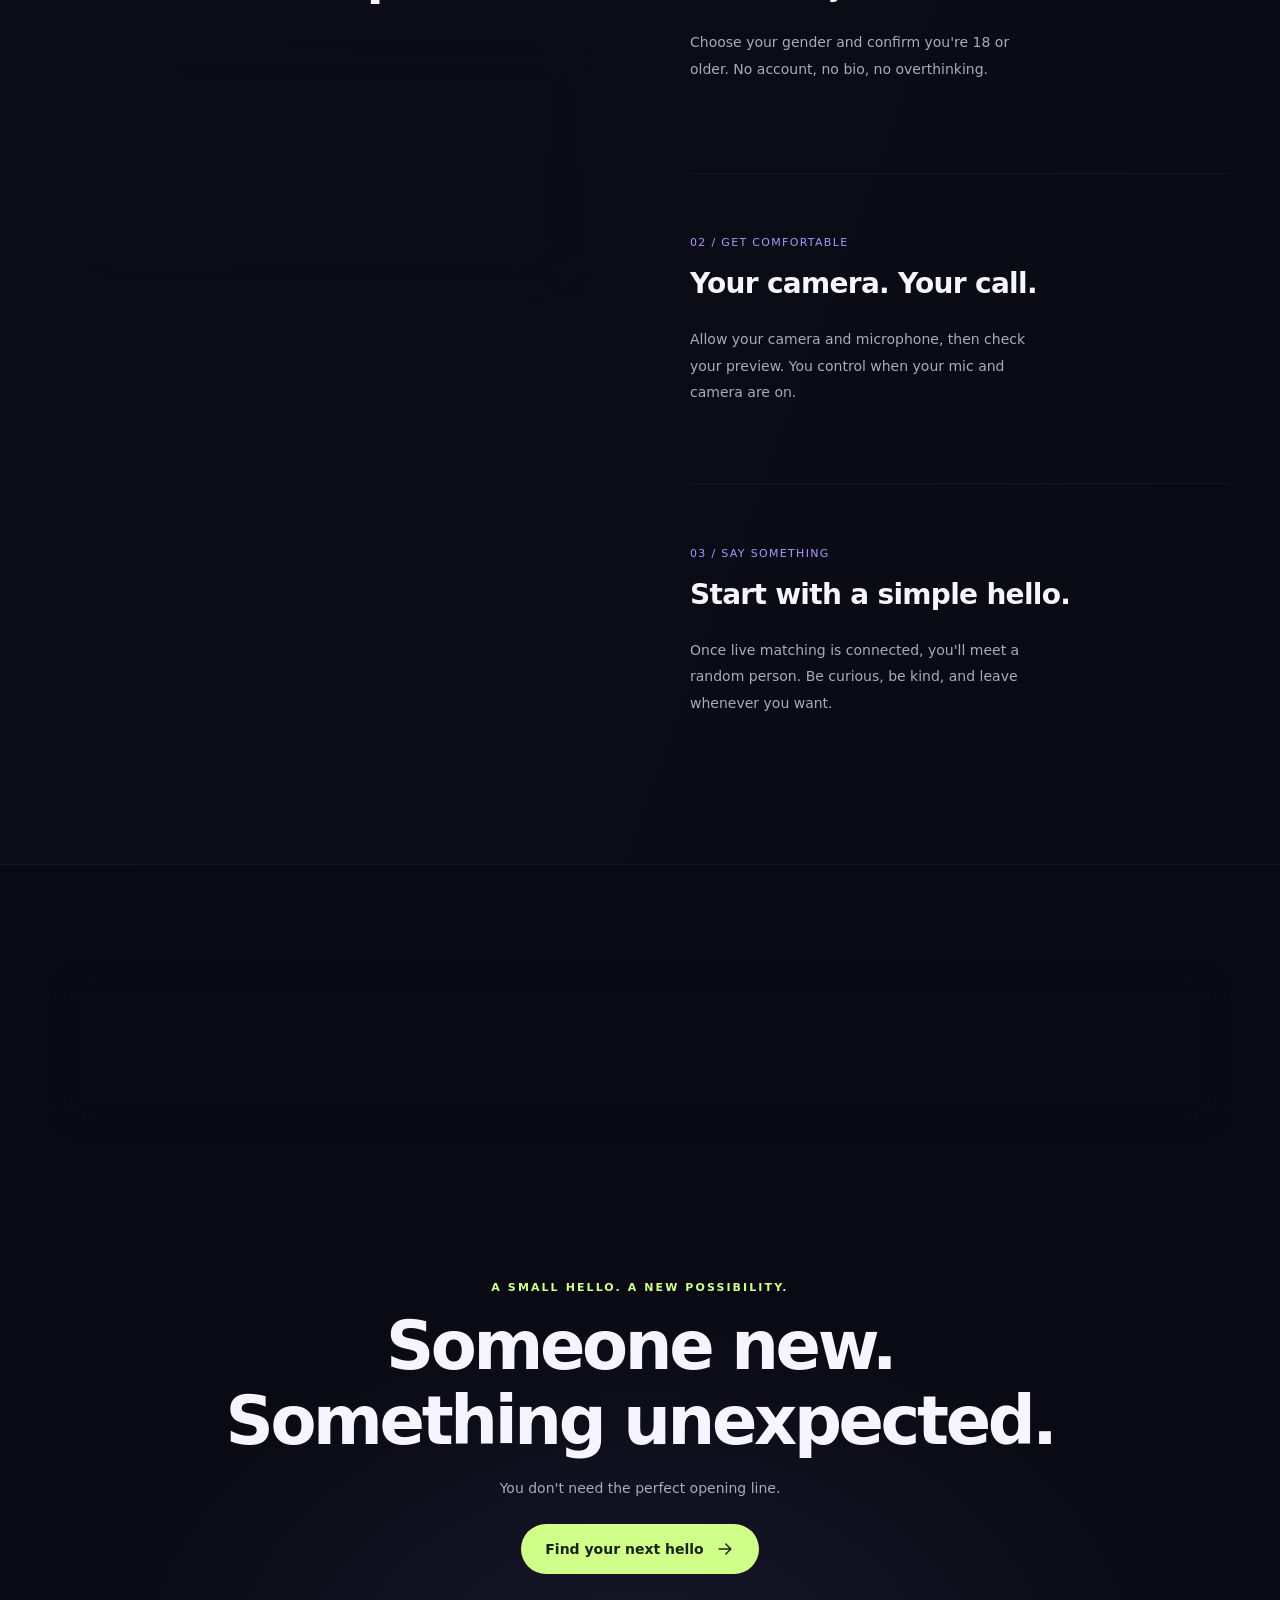
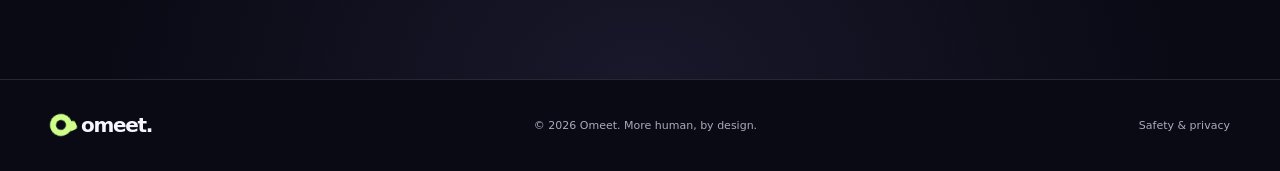
==== commit 85b06fb7: "Reduce call congestion and allow selected video review" ====
--- a/index.html
+++ b/index.html
@@ -356,6 +356,6 @@
   </dialog>
 
   <script src="config.js" defer></script>
-  <script src="script.js?v=20261019-clean-nav1" defer></script>
+  <script src="script.js?v=20261019-monitor-select1" defer></script>
 </body>
 </html>
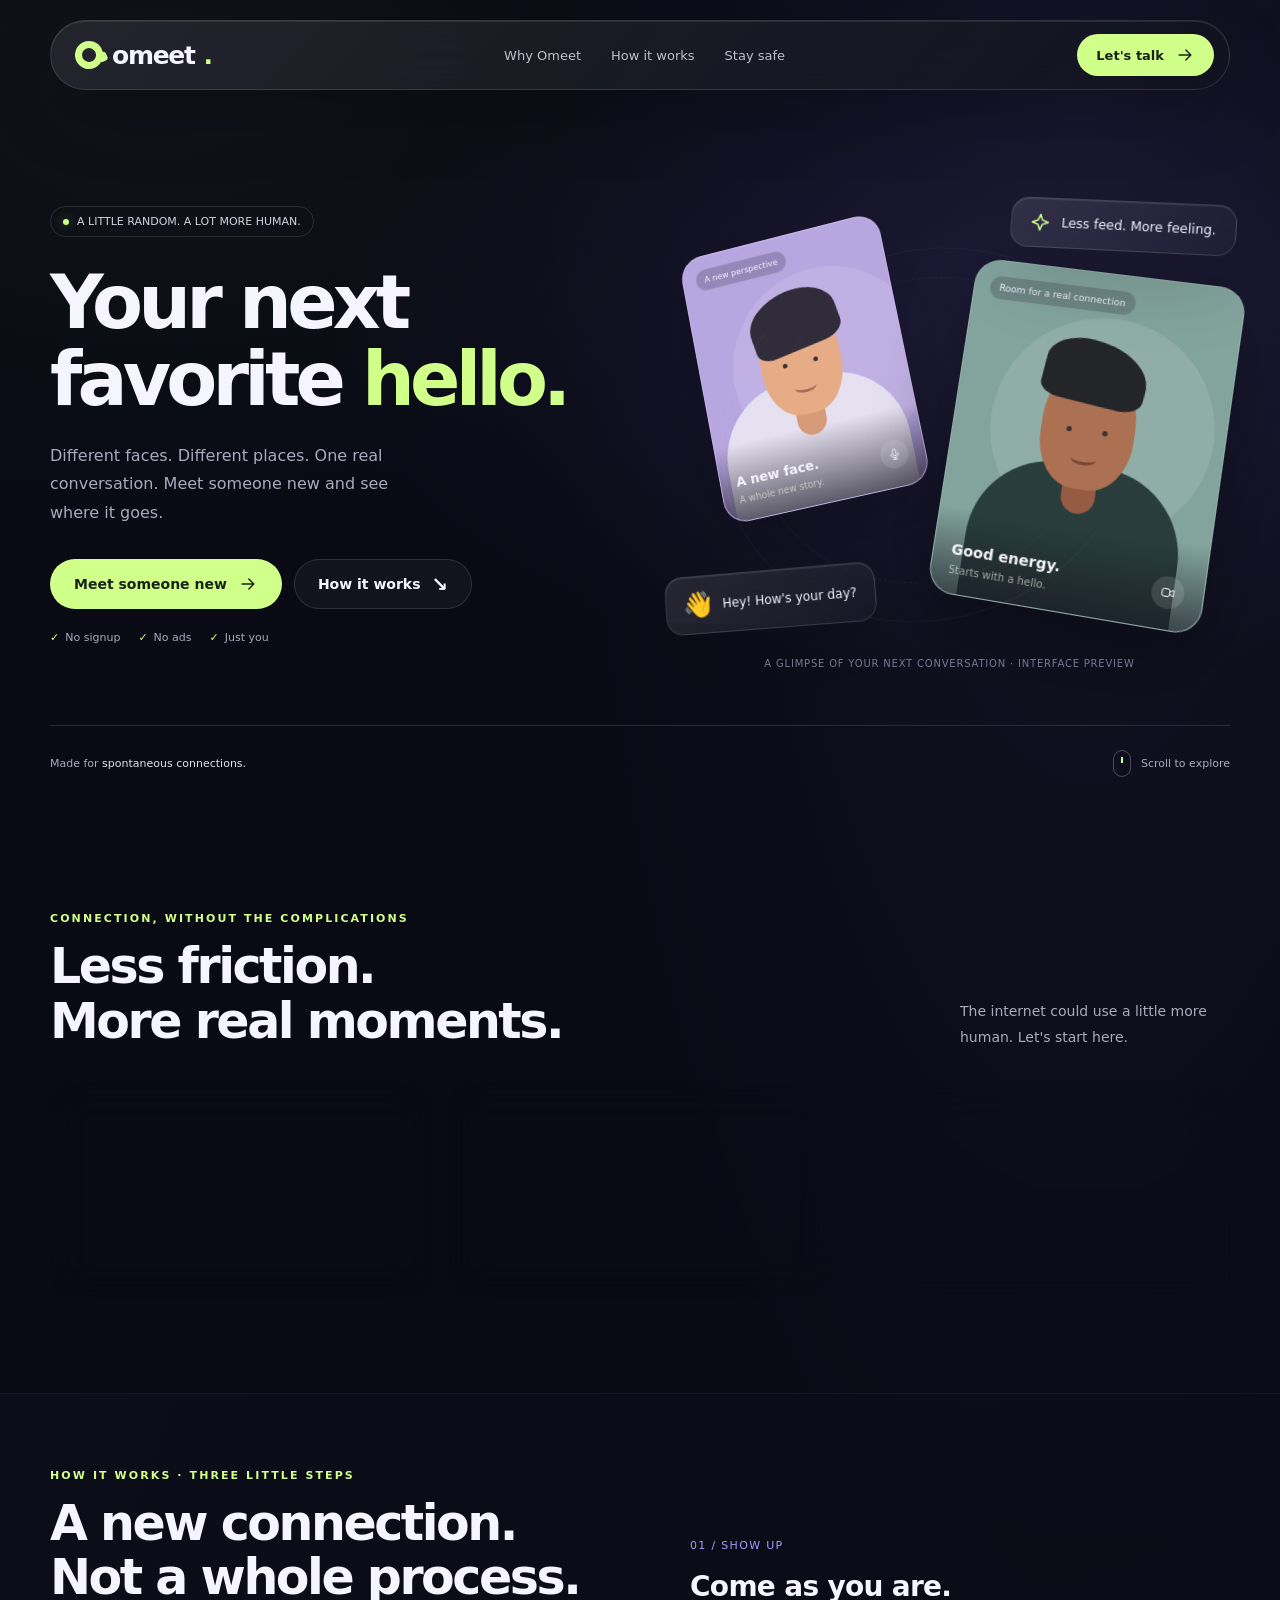
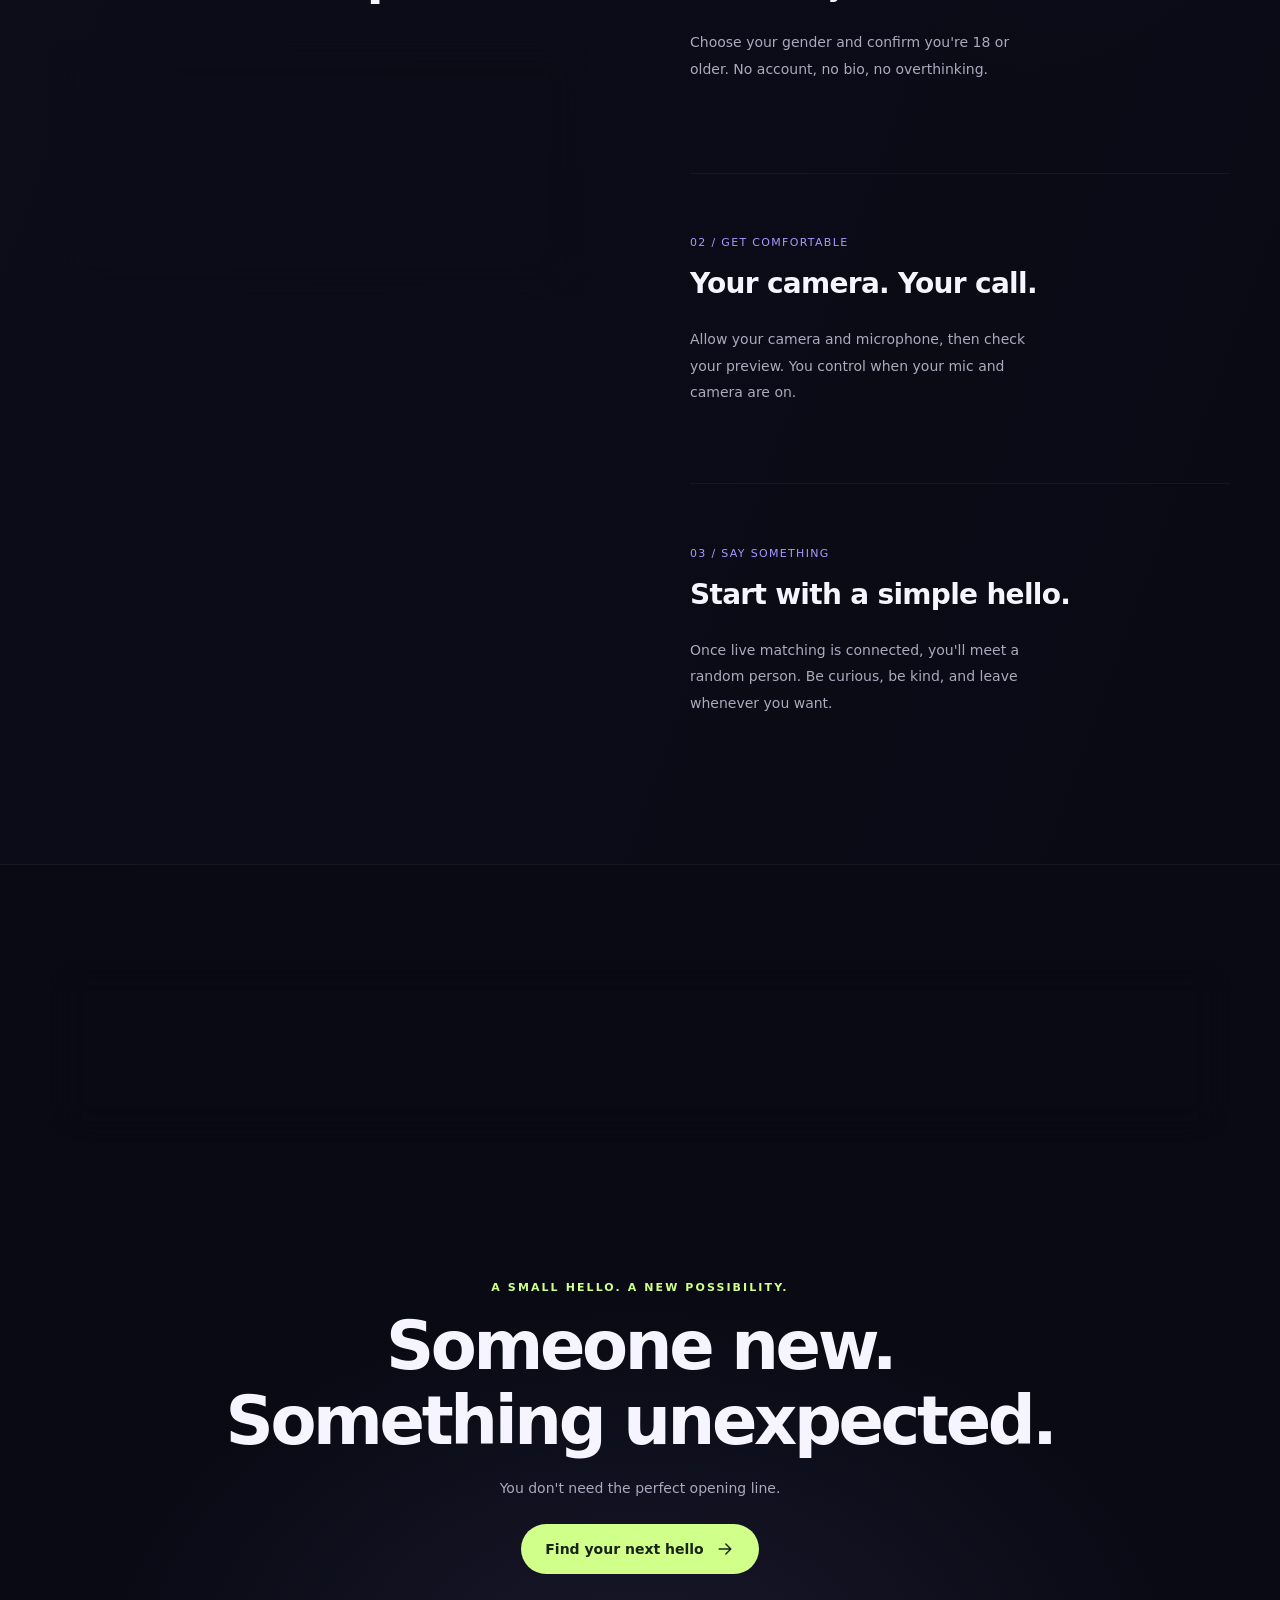
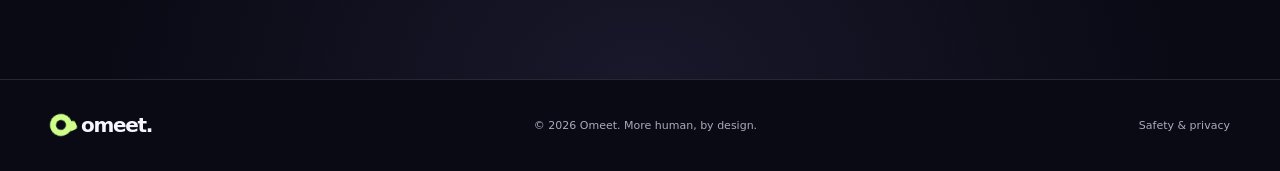
==== commit 718a7797: "Improve mobile call and chat layout Co-authored-by: Copilot <223556219+Copilot@users.noreply.github." ====
--- a/index.html
+++ b/index.html
@@ -2,12 +2,12 @@
 <html lang="en">
 <head>
   <meta charset="UTF-8">
-  <meta name="viewport" content="width=device-width, initial-scale=1">
+  <meta name="viewport" content="width=device-width, initial-scale=1, viewport-fit=cover">
   <meta name="theme-color" content="#090a14">
   <meta name="description" content="Omeet — a fresh way to meet someone new. No signup. No ads. Just conversation.">
   <title>Omeet — A hello can change your day.</title>
 
-  <link rel="stylesheet" href="styles.css">
+  <link rel="stylesheet" href="styles.css?v=20261019-responsive-ux2">
 </head>
 
 <body>
@@ -268,8 +268,8 @@
 
   <dialog class="room-dialog" id="room" aria-labelledby="room-title">
     <div class="room-header">
-      <strong id="room-title">Your Omeet room</strong>
-      <span class="pill"><span class="dot"></span><span id="connection-status">Connecting</span></span>
+      <strong id="room-title" tabindex="-1">Your Omeet room</strong>
+      <span class="pill"><span class="dot"></span><span id="connection-status" role="status" aria-live="polite">Connecting</span></span>
     </div>
     <div class="room-grid">
       <div class="remote-video" id="remote-stage">
@@ -356,6 +356,6 @@
   </dialog>
 
   <script src="config.js" defer></script>
-  <script src="script.js?v=20261019-monitor-select1" defer></script>
+  <script src="script.js?v=20261019-responsive-ux2" defer></script>
 </body>
 </html>
--- a/styles.css
+++ b/styles.css
@@ -16,7 +16,11 @@
     html { scroll-behavior: smooth; scroll-padding-top: 110px; }
     body {
       margin: 0;
-      background: var(--bg);
+      min-height: 100vh;
+      min-height: 100svh;
+      background:
+        radial-gradient(ellipse at 85% 2%, rgba(88, 74, 155, .13), transparent 34rem),
+        var(--bg);
       color: var(--text);
       font-family: var(--font);
       -webkit-font-smoothing: antialiased;
@@ -60,7 +64,7 @@
       color: var(--text);
       font-weight: 650;
       font-size: 14px;
-      transition: transform .2s, background .2s, box-shadow .2s;
+      transition: transform .2s, background .2s, box-shadow .2s, border-color .2s;
     }
     .btn:hover:not(:disabled) { transform: translateY(-2px); background: rgba(255,255,255,.09); }
     .btn-primary { background: var(--lime); color: #192317; border-color: transparent; }
@@ -357,7 +361,21 @@
     .room-dialog { position: fixed; inset: 0; margin: 0; width: 100vw; max-width: none; height: 100vh; height: 100dvh; max-height: none; padding: 0; border: 0; border-radius: 0; overflow: hidden; grid-template-rows: auto minmax(0, 1fr) auto auto; background: #0b0c16; }
     .room-dialog[open] { display: grid; }
     .room-header { min-width: 0; padding: max(16px, env(safe-area-inset-top)) clamp(16px, 3vw, 40px) 18px; border-bottom: 1px solid var(--line); display: flex; justify-content: space-between; align-items: center; gap: 20px; }
-    .room-header .pill { font-size: 10px; }
+    .room-header .pill { font-size: 10px; background: #ffffff05; }
+    .room-header .pill[data-state="connected"] { border-color: #d0ff8a38; color: #e5ffcb; }
+    .room-header .pill[data-state="connecting"],
+    .room-header .pill[data-state="finding-someone"],
+    .room-header .pill[data-state="reconnecting"] { color: #e9d69d; }
+    .room-header .pill[data-state="connection-issue"],
+    .room-header .pill[data-state="disconnected"],
+    .room-header .pill[data-state="setup-needed"],
+    .room-header .pill[data-state="unsupported-browser"],
+    .room-header .pill[data-state="update-required"] { border-color: #ff777750; color: #ffc0c0; }
+    .room-header .pill[data-state="connection-issue"] .dot,
+    .room-header .pill[data-state="disconnected"] .dot,
+    .room-header .pill[data-state="setup-needed"] .dot,
+    .room-header .pill[data-state="unsupported-browser"] .dot,
+    .room-header .pill[data-state="update-required"] .dot { background: #ff8585; box-shadow: 0 0 12px #ff858570; }
     .room-grid { min-height: 0; display: grid; grid-template: minmax(0, 1fr) / minmax(0, 1fr); padding: 16px max(16px, env(safe-area-inset-right)) 16px max(16px, env(safe-area-inset-left)); position: relative; }
     .remote-video, .local-video { min-height: 0; border-radius: 20px; background: #090a12; overflow: hidden; position: relative; }
     .remote-video { width: 100%; height: 100%; display: flex; flex-direction: column; align-items: center; justify-content: center; padding: 30px; text-align: center; border: 1px dashed #ffffff1c; }
@@ -375,14 +393,15 @@
     .camera-off { display: none; position: absolute; inset: 0; background: #171824; place-items: center; color: var(--muted); font-size: 13px; }
     .local-video.off .camera-off { display: grid; }
     .room-controls { display: flex; justify-content: center; flex-wrap: wrap; gap: 10px; padding: 5px 16px 16px; }
-    .control { min-width: 48px; height: 48px; border: 1px solid var(--line); border-radius: 50%; background: #ffffff09; color: white; display: grid; place-items: center; }
+    .control { width: 48px; min-width: 48px; height: 48px; border: 1px solid var(--line); border-radius: 50%; background: #ffffff09; color: white; display: grid; place-items: center; transition: transform .18s, background .18s, border-color .18s, color .18s; }
+    .control:hover:not(:disabled) { transform: translateY(-2px); border-color: #ffffff35; background: #ffffff14; }
     .control:disabled { opacity: .48; cursor: not-allowed; }
     .control[aria-pressed="true"] { background: #ff747424; border-color: #ff747450; color: #ffb0b0; }
     .leave { background: #ff7777; color: #301313; border: none; }
     .room-note { color: var(--muted); text-align: center; padding: 0 20px max(12px, env(safe-area-inset-bottom)); margin: 0; font-size: 10px; }
     .chat-toggle { position: absolute; z-index: 4; right: max(28px, env(safe-area-inset-right)); bottom: 24px; color: var(--lime); }
     .chat-unread { position: absolute; top: -5px; right: -4px; min-width: 18px; height: 18px; padding: 0 4px; display: grid; place-items: center; border-radius: 100px; background: var(--lime); color: #10120e; font-size: 10px; font-weight: 700; }
-    .chat-panel { position: absolute; z-index: 5; right: max(28px, env(safe-area-inset-right)); bottom: 16px; width: min(360px, calc(100% - 32px)); height: min(440px, calc(100% - 32px)); min-height: 210px; display: grid; grid-template-rows: auto minmax(0, 1fr) auto; overflow: hidden; border: 1px solid #ffffff24; border-radius: 22px; background: #151622f5; box-shadow: 0 24px 80px #0009; backdrop-filter: blur(18px); -webkit-backdrop-filter: blur(18px); }
+    .chat-panel { position: absolute; z-index: 5; right: max(28px, env(safe-area-inset-right)); bottom: 16px; width: min(360px, calc(100% - 32px)); height: min(440px, calc(100% - 32px)); min-height: 0; display: grid; grid-template-rows: auto minmax(0, 1fr) auto; overflow: hidden; border: 1px solid #ffffff24; border-radius: 22px; background: #151622f5; box-shadow: 0 24px 80px #0009; backdrop-filter: blur(18px); -webkit-backdrop-filter: blur(18px); }
     .chat-panel[hidden] { display: none; }
     .chat-header { position: relative; display: flex; align-items: center; justify-content: space-between; min-height: 62px; padding: 12px 58px 12px 17px; border-bottom: 1px solid var(--line); }
     .chat-header strong, .chat-header small { display: block; }
@@ -571,17 +590,22 @@
       .privacy-page { padding-top: 125px; padding-bottom: 60px; }
       .room-grid { padding: 12px max(12px, env(safe-area-inset-right)) 12px max(12px, env(safe-area-inset-left)); }
       .remote-video { padding: 20px 16px; }
+      .remote-video > video { object-fit: cover; object-position: center; }
       .remote-video .feature-icon { margin-bottom: 12px; }
       .remote-video h3 { max-width: 220px; font-size: 19px; }
       .remote-video p { max-width: 280px; margin: 8px 0; font-size: 11px; }
       .local-video { top: 22px; right: max(22px, env(safe-area-inset-right)); width: min(34vw, 170px); aspect-ratio: 3 / 4; }
+      .local-video video { object-fit: cover; }
       .local-label { left: 8px; bottom: 8px; padding: 6px 8px; font-size: 9px; }
       .room-header { padding: max(12px, env(safe-area-inset-top)) 16px 12px; gap: 8px; flex-wrap: wrap; }
       .room-header .pill { max-width: 175px; }
-      .room-controls { gap: 8px; padding: 4px 12px 10px; }
-      .room-note { padding-right: 14px; padding-left: 14px; }
+      .room-controls { gap: 8px; row-gap: 10px; padding: 4px 12px 10px; }
+      .room-controls .leave { min-width: min(200px, 100%); }
+      .room-note { max-width: 560px; margin-inline: auto; padding-right: 14px; padding-left: 14px; font-size: 10px; line-height: 1.55; }
       .chat-toggle { right: max(20px, env(safe-area-inset-right)); bottom: 18px; }
       .chat-panel { right: max(10px, env(safe-area-inset-right)); bottom: 8px; width: calc(100% - 20px); height: min(430px, calc(100% - 16px)); border-radius: 19px; }
+      .room-grid.chat-open .chat-panel { inset: 8px max(10px, env(safe-area-inset-right)) 8px max(10px, env(safe-area-inset-left)); width: auto; height: auto; }
+      .room-grid.chat-open .local-video { z-index: 6; top: 76px; right: max(20px, env(safe-area-inset-right)); width: min(30vw, 130px); aspect-ratio: 3 / 4; }
       .room-toast { top: 12px; }
     }
     @media (max-width: 370px) {
@@ -606,6 +630,7 @@
       .remote-video h3 { font-size: 17px; margin-bottom: 4px; }
       .remote-video p { font-size: 10px; line-height: 1.35; margin: 3px 0; }
       .local-video { top: 12px; right: max(12px, env(safe-area-inset-right)); width: min(24vw, 240px); aspect-ratio: 4 / 3; }
+      .room-grid.chat-open .local-video { top: 70px; width: min(24vw, 150px); aspect-ratio: 4 / 3; }
       .local-label { left: 8px; bottom: 8px; padding: 6px 8px; font-size: 9px; }
       .room-controls { padding: 3px 12px 6px; }
       .room-note { padding-bottom: max(7px, env(safe-area-inset-bottom)); }
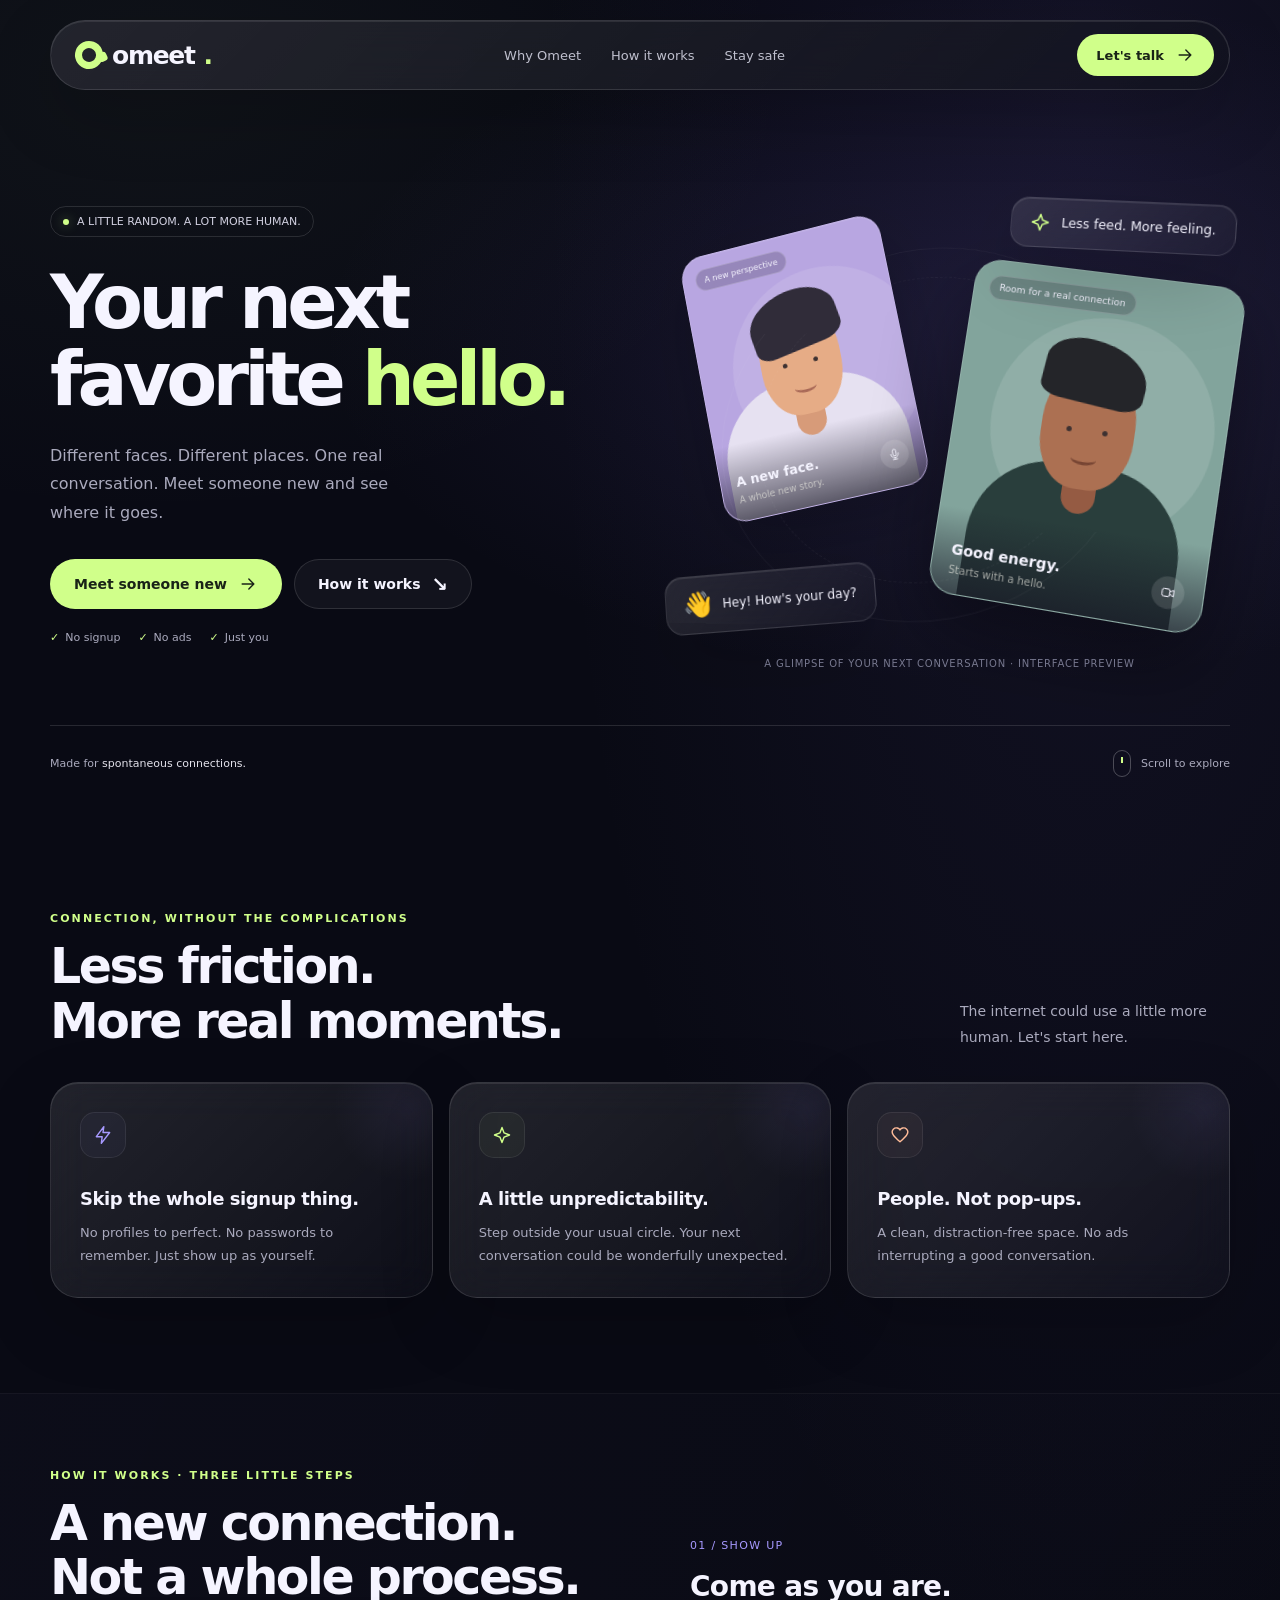
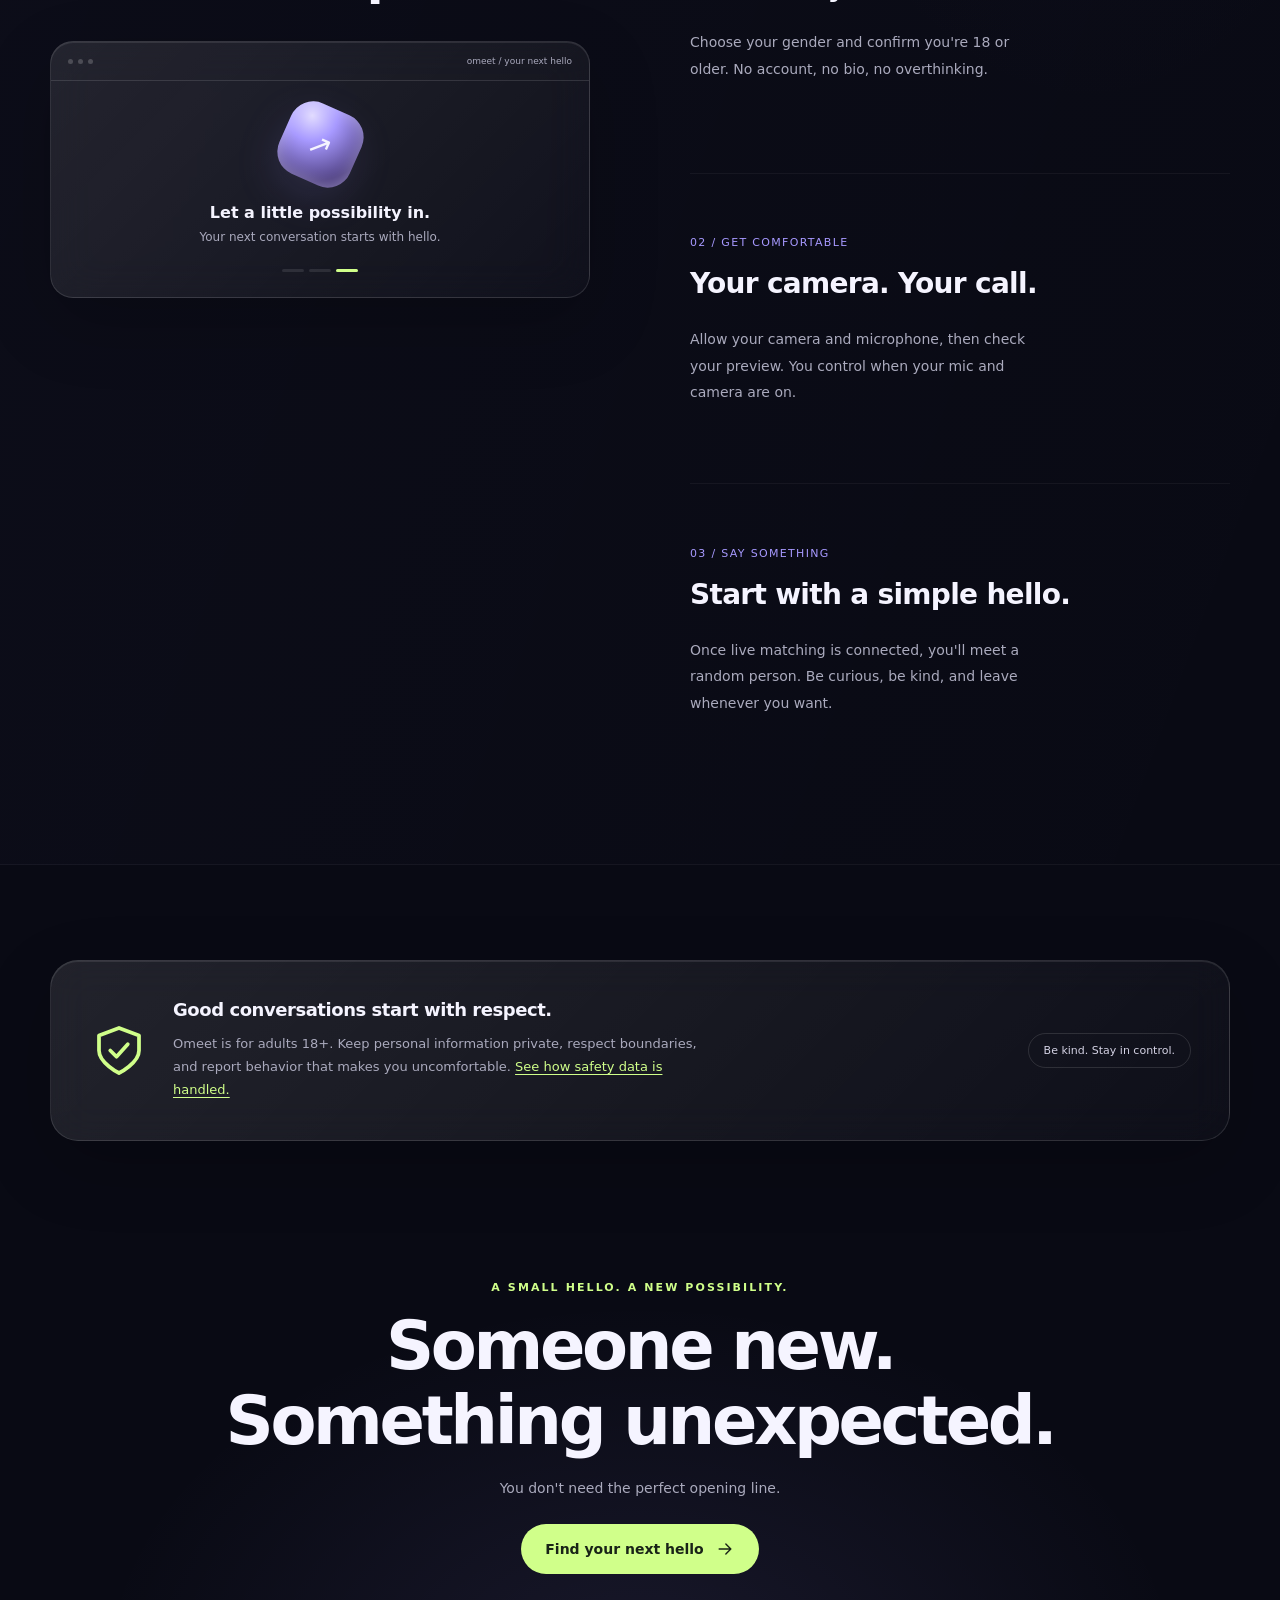
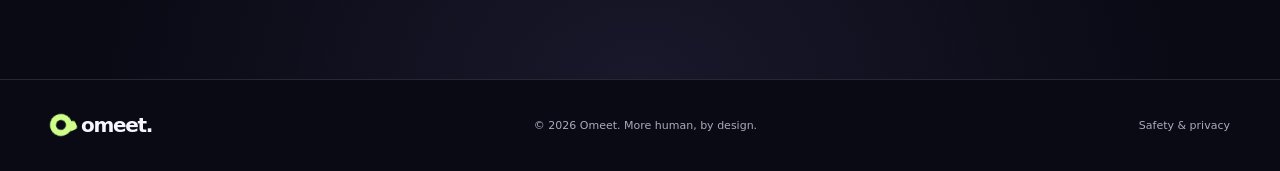
==== commit 00e4d4fa: "Open desktop chat beside picture-in-picture video Co-authored-by: Copilot <223556219+Copilot@users.n" ====
--- a/index.html
+++ b/index.html
@@ -7,7 +7,7 @@
   <meta name="description" content="Omeet — a fresh way to meet someone new. No signup. No ads. Just conversation.">
   <title>Omeet — A hello can change your day.</title>
 
-  <link rel="stylesheet" href="styles.css?v=20261019-responsive-ux2">
+  <link rel="stylesheet" href="styles.css?v=20261019-responsive-ux4">
 </head>
 
 <body>
@@ -293,7 +293,7 @@
       </button>
       <aside class="chat-panel" id="chat-panel" aria-label="Text chat" hidden>
         <div class="chat-header">
-          <div><strong>Messages</strong><small id="chat-state">Chat opens when you connect</small></div>
+          <div><strong>Messages</strong><small id="chat-state">Connect to start chatting</small></div>
           <button class="close-btn" id="close-chat" type="button" aria-label="Close chat">
             <svg class="icon" aria-hidden="true"><use href="#i-close"/></svg>
           </button>
@@ -356,6 +356,6 @@
   </dialog>
 
   <script src="config.js" defer></script>
-  <script src="script.js?v=20261019-responsive-ux2" defer></script>
+  <script src="script.js?v=20261019-responsive-ux4" defer></script>
 </body>
 </html>
--- a/styles.css
+++ b/styles.css
@@ -445,40 +445,35 @@
       .room-grid.chat-open .chat-toggle { display: none; }
     }
     @media (min-width: 1001px) {
-      .room-grid {
-        grid-template-columns: repeat(2, minmax(0, 1fr));
-        grid-template-rows: minmax(0, 1fr);
-        gap: 14px;
-      }
-      .room-grid .remote-video { grid-column: 1; grid-row: 1; }
       .room-grid .local-video {
-        position: relative;
-        top: auto;
-        right: auto;
-        z-index: 1;
-        grid-column: 2;
-        grid-row: 1;
-        width: 100%;
-        height: 100%;
-        aspect-ratio: auto;
-        box-shadow: none;
+        top: 24px;
+        right: max(24px, env(safe-area-inset-right));
+        width: min(24vw, 300px);
+        aspect-ratio: 4 / 3;
       }
       .room-grid.chat-open {
-        --room-chat-width: clamp(280px, 24vw, 360px);
-        grid-template-columns: minmax(0, 1fr) minmax(0, 1fr) var(--room-chat-width);
+        --room-chat-width: clamp(300px, 24vw, 380px);
+        grid-template-columns: minmax(0, 1fr) var(--room-chat-width);
         gap: 14px;
       }
       .room-grid.chat-open .remote-video { grid-column: 1; grid-row: 1; }
-      .room-grid.chat-open .local-video { grid-column: 2; grid-row: 1; right: auto; }
+      .room-grid.chat-open .local-video { top: 24px; right: calc(var(--room-chat-width) + 46px); }
       .room-grid.chat-open .chat-panel {
-        grid-column: 3;
+        position: relative;
+        inset: auto;
+        width: 100%;
+        height: 100%;
+        min-height: 0;
+        border-radius: 20px;
+        grid-column: 2;
         grid-row: 1;
       }
+      .room-grid.chat-open .chat-toggle { display: none; }
     }
     @media (min-width: 1400px) {
       .room-grid.chat-open {
-        --room-chat-width: clamp(300px, 24vw, 380px);
-        grid-template-columns: minmax(0, 1fr) minmax(0, 1fr) var(--room-chat-width);
+        --room-chat-width: clamp(320px, 24vw, 400px);
+        grid-template-columns: minmax(0, 1fr) var(--room-chat-width);
         gap: 18px;
       }
     }
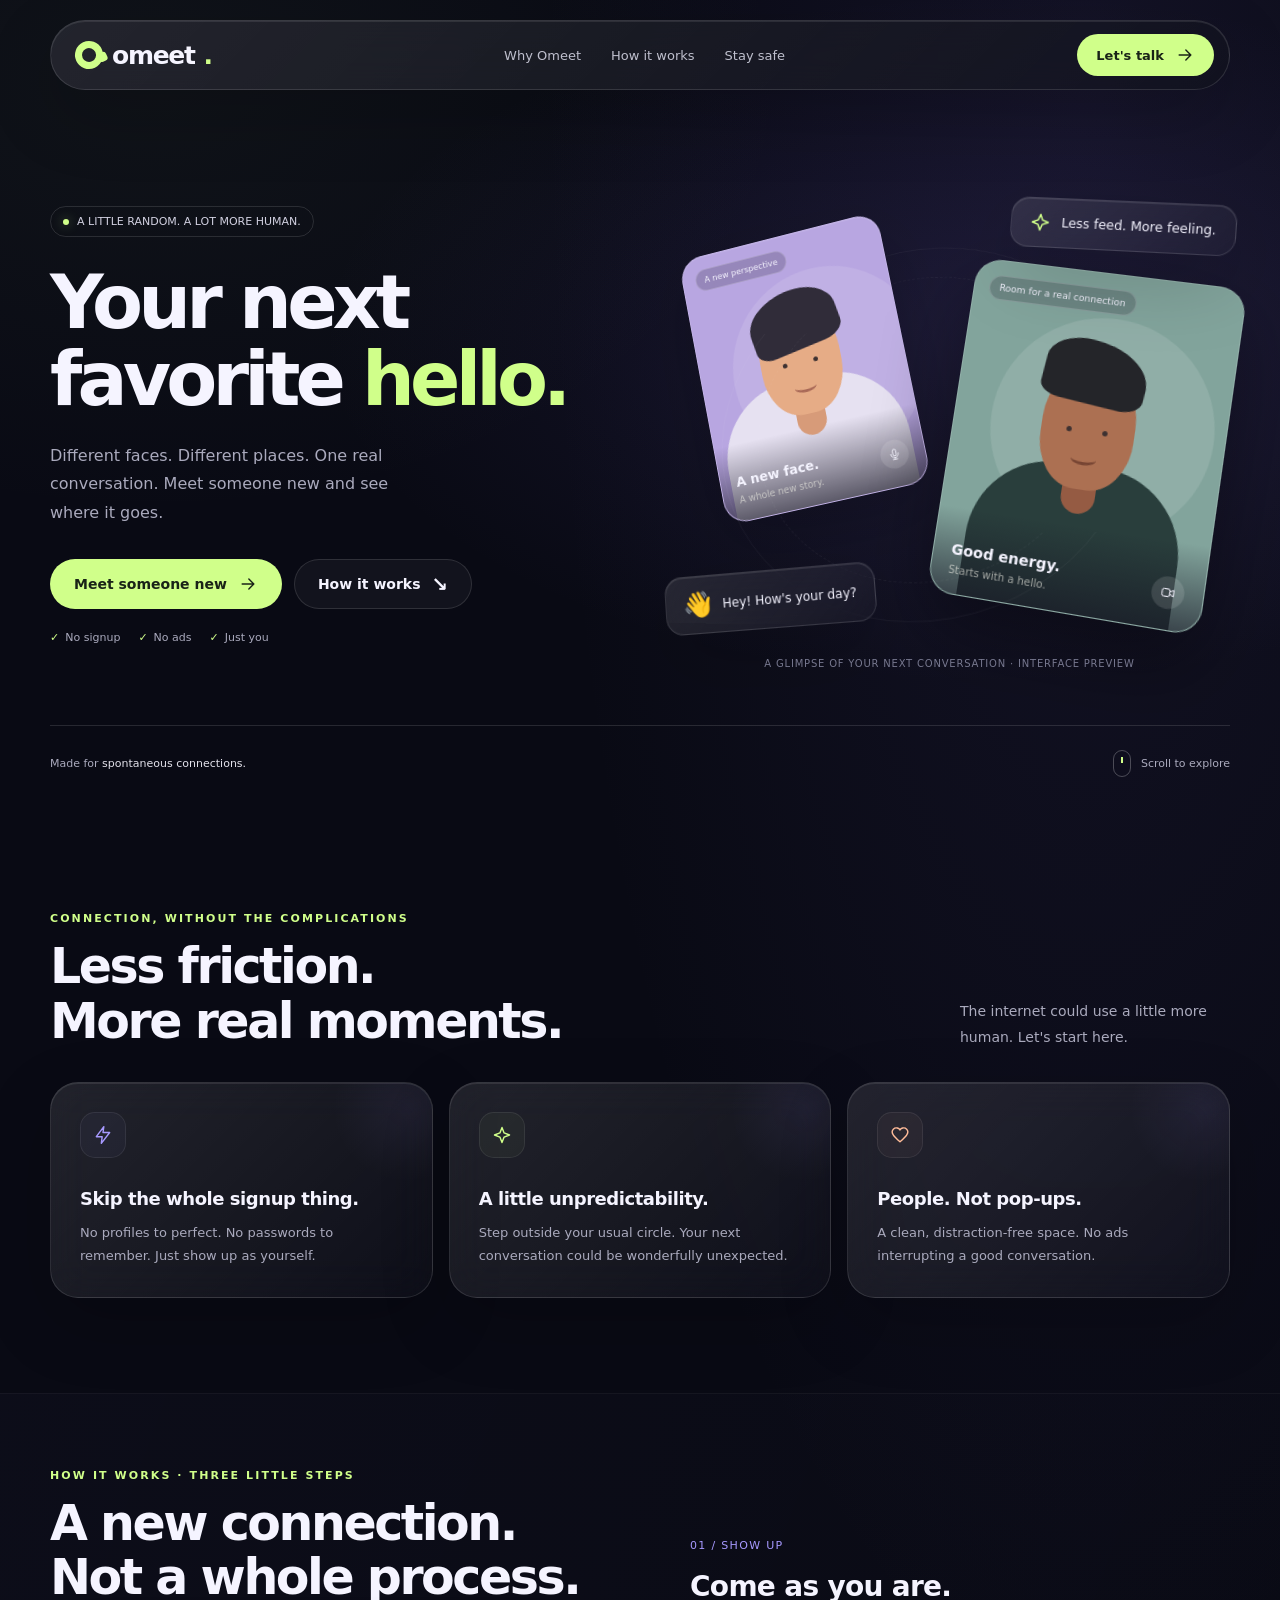
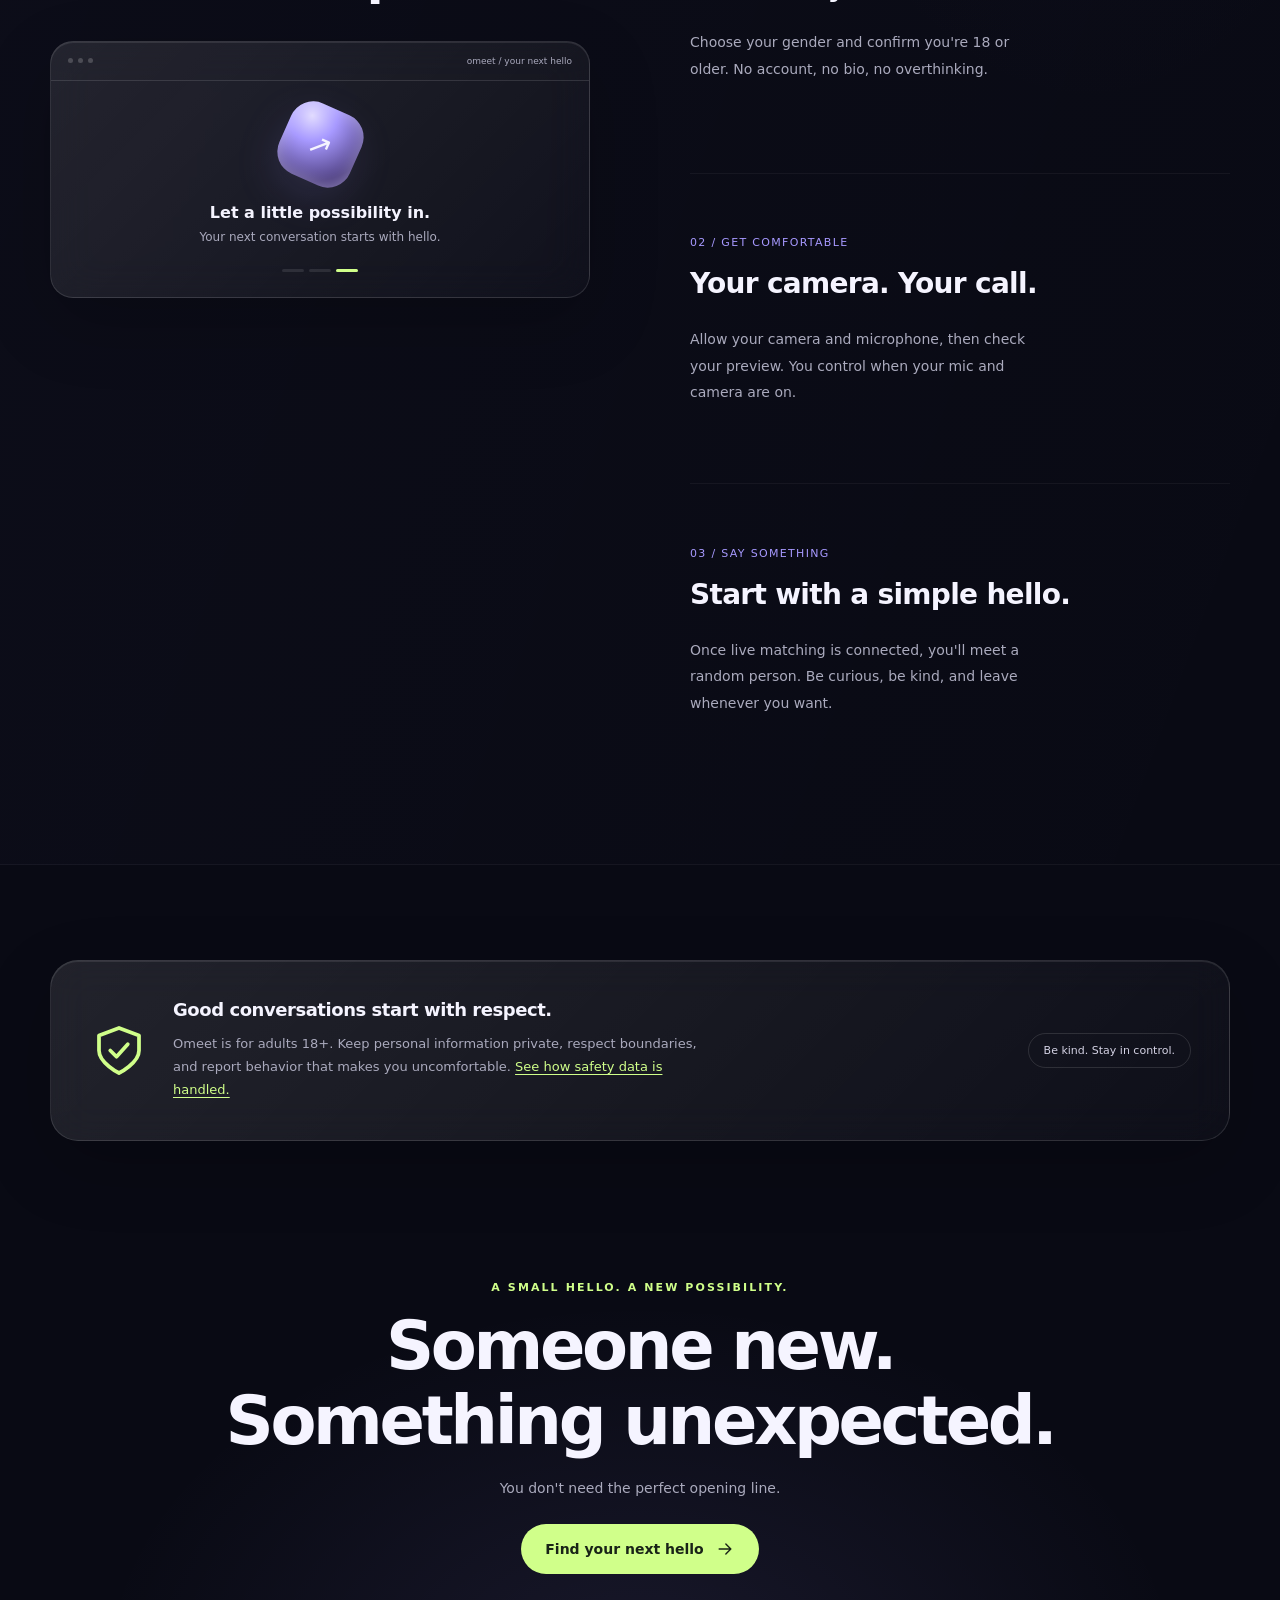
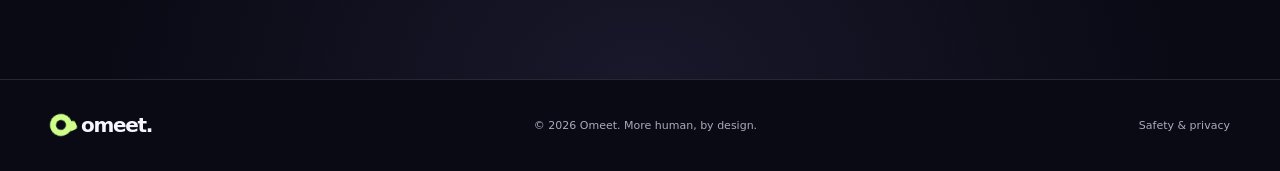
==== commit 6cbd641e: "Remove call room privacy footer Co-authored-by: Copilot <223556219+Copilot@users.noreply.github.com>" ====
--- a/index.html
+++ b/index.html
@@ -7,7 +7,7 @@
   <meta name="description" content="Omeet — a fresh way to meet someone new. No signup. No ads. Just conversation.">
   <title>Omeet — A hello can change your day.</title>
 
-  <link rel="stylesheet" href="styles.css?v=20261019-responsive-ux4">
+  <link rel="stylesheet" href="styles.css?v=20261019-responsive-ux5">
 </head>
 
 <body>
@@ -325,7 +325,6 @@
         <svg class="icon" aria-hidden="true"><use href="#i-close"/></svg> Leave chat
       </button>
     </div>
-    <p class="room-note">Your call and messages travel directly between you and your match.</p>
   </dialog>
 
   <dialog class="report-dialog" id="report-dialog" aria-labelledby="report-title">
--- a/styles.css
+++ b/styles.css
@@ -358,7 +358,7 @@
     .privacy-note { text-align: center; font-size: 10px; color: var(--muted); line-height: 1.7; margin-bottom: 0; }
     .error { color: #ffb7b7; font-size: 12px; line-height: 1.6; }
     .error:empty { display: none; }
-    .room-dialog { position: fixed; inset: 0; margin: 0; width: 100vw; max-width: none; height: 100vh; height: 100dvh; max-height: none; padding: 0; border: 0; border-radius: 0; overflow: hidden; grid-template-rows: auto minmax(0, 1fr) auto auto; background: #0b0c16; }
+    .room-dialog { position: fixed; inset: 0; margin: 0; width: 100vw; max-width: none; height: 100vh; height: 100dvh; max-height: none; padding: 0; border: 0; border-radius: 0; overflow: hidden; grid-template-rows: auto minmax(0, 1fr) auto; background: #0b0c16; }
     .room-dialog[open] { display: grid; }
     .room-header { min-width: 0; padding: max(16px, env(safe-area-inset-top)) clamp(16px, 3vw, 40px) 18px; border-bottom: 1px solid var(--line); display: flex; justify-content: space-between; align-items: center; gap: 20px; }
     .room-header .pill { font-size: 10px; background: #ffffff05; }
@@ -392,13 +392,12 @@
     .local-label { position: absolute; left: 15px; bottom: 15px; background: #0007; padding: 7px 11px; border-radius: 100px; font-size: 11px; }
     .camera-off { display: none; position: absolute; inset: 0; background: #171824; place-items: center; color: var(--muted); font-size: 13px; }
     .local-video.off .camera-off { display: grid; }
-    .room-controls { display: flex; justify-content: center; flex-wrap: wrap; gap: 10px; padding: 5px 16px 16px; }
+    .room-controls { display: flex; justify-content: center; flex-wrap: wrap; gap: 10px; padding: 5px 16px max(16px, env(safe-area-inset-bottom)); }
     .control { width: 48px; min-width: 48px; height: 48px; border: 1px solid var(--line); border-radius: 50%; background: #ffffff09; color: white; display: grid; place-items: center; transition: transform .18s, background .18s, border-color .18s, color .18s; }
     .control:hover:not(:disabled) { transform: translateY(-2px); border-color: #ffffff35; background: #ffffff14; }
     .control:disabled { opacity: .48; cursor: not-allowed; }
     .control[aria-pressed="true"] { background: #ff747424; border-color: #ff747450; color: #ffb0b0; }
     .leave { background: #ff7777; color: #301313; border: none; }
-    .room-note { color: var(--muted); text-align: center; padding: 0 20px max(12px, env(safe-area-inset-bottom)); margin: 0; font-size: 10px; }
     .chat-toggle { position: absolute; z-index: 4; right: max(28px, env(safe-area-inset-right)); bottom: 24px; color: var(--lime); }
     .chat-unread { position: absolute; top: -5px; right: -4px; min-width: 18px; height: 18px; padding: 0 4px; display: grid; place-items: center; border-radius: 100px; background: var(--lime); color: #10120e; font-size: 10px; font-weight: 700; }
     .chat-panel { position: absolute; z-index: 5; right: max(28px, env(safe-area-inset-right)); bottom: 16px; width: min(360px, calc(100% - 32px)); height: min(440px, calc(100% - 32px)); min-height: 0; display: grid; grid-template-rows: auto minmax(0, 1fr) auto; overflow: hidden; border: 1px solid #ffffff24; border-radius: 22px; background: #151622f5; box-shadow: 0 24px 80px #0009; backdrop-filter: blur(18px); -webkit-backdrop-filter: blur(18px); }
@@ -596,7 +595,6 @@
       .room-header .pill { max-width: 175px; }
       .room-controls { gap: 8px; row-gap: 10px; padding: 4px 12px 10px; }
       .room-controls .leave { min-width: min(200px, 100%); }
-      .room-note { max-width: 560px; margin-inline: auto; padding-right: 14px; padding-left: 14px; font-size: 10px; line-height: 1.55; }
       .chat-toggle { right: max(20px, env(safe-area-inset-right)); bottom: 18px; }
       .chat-panel { right: max(10px, env(safe-area-inset-right)); bottom: 8px; width: calc(100% - 20px); height: min(430px, calc(100% - 16px)); border-radius: 19px; }
       .room-grid.chat-open .chat-panel { inset: 8px max(10px, env(safe-area-inset-right)) 8px max(10px, env(safe-area-inset-left)); width: auto; height: auto; }
@@ -628,7 +626,7 @@
       .room-grid.chat-open .local-video { top: 70px; width: min(24vw, 150px); aspect-ratio: 4 / 3; }
       .local-label { left: 8px; bottom: 8px; padding: 6px 8px; font-size: 9px; }
       .room-controls { padding: 3px 12px 6px; }
-      .room-note { padding-bottom: max(7px, env(safe-area-inset-bottom)); }
+      .room-controls { padding-bottom: max(7px, env(safe-area-inset-bottom)); }
     }
     @media (prefers-reduced-motion: reduce) {
       html { scroll-behavior: auto; }
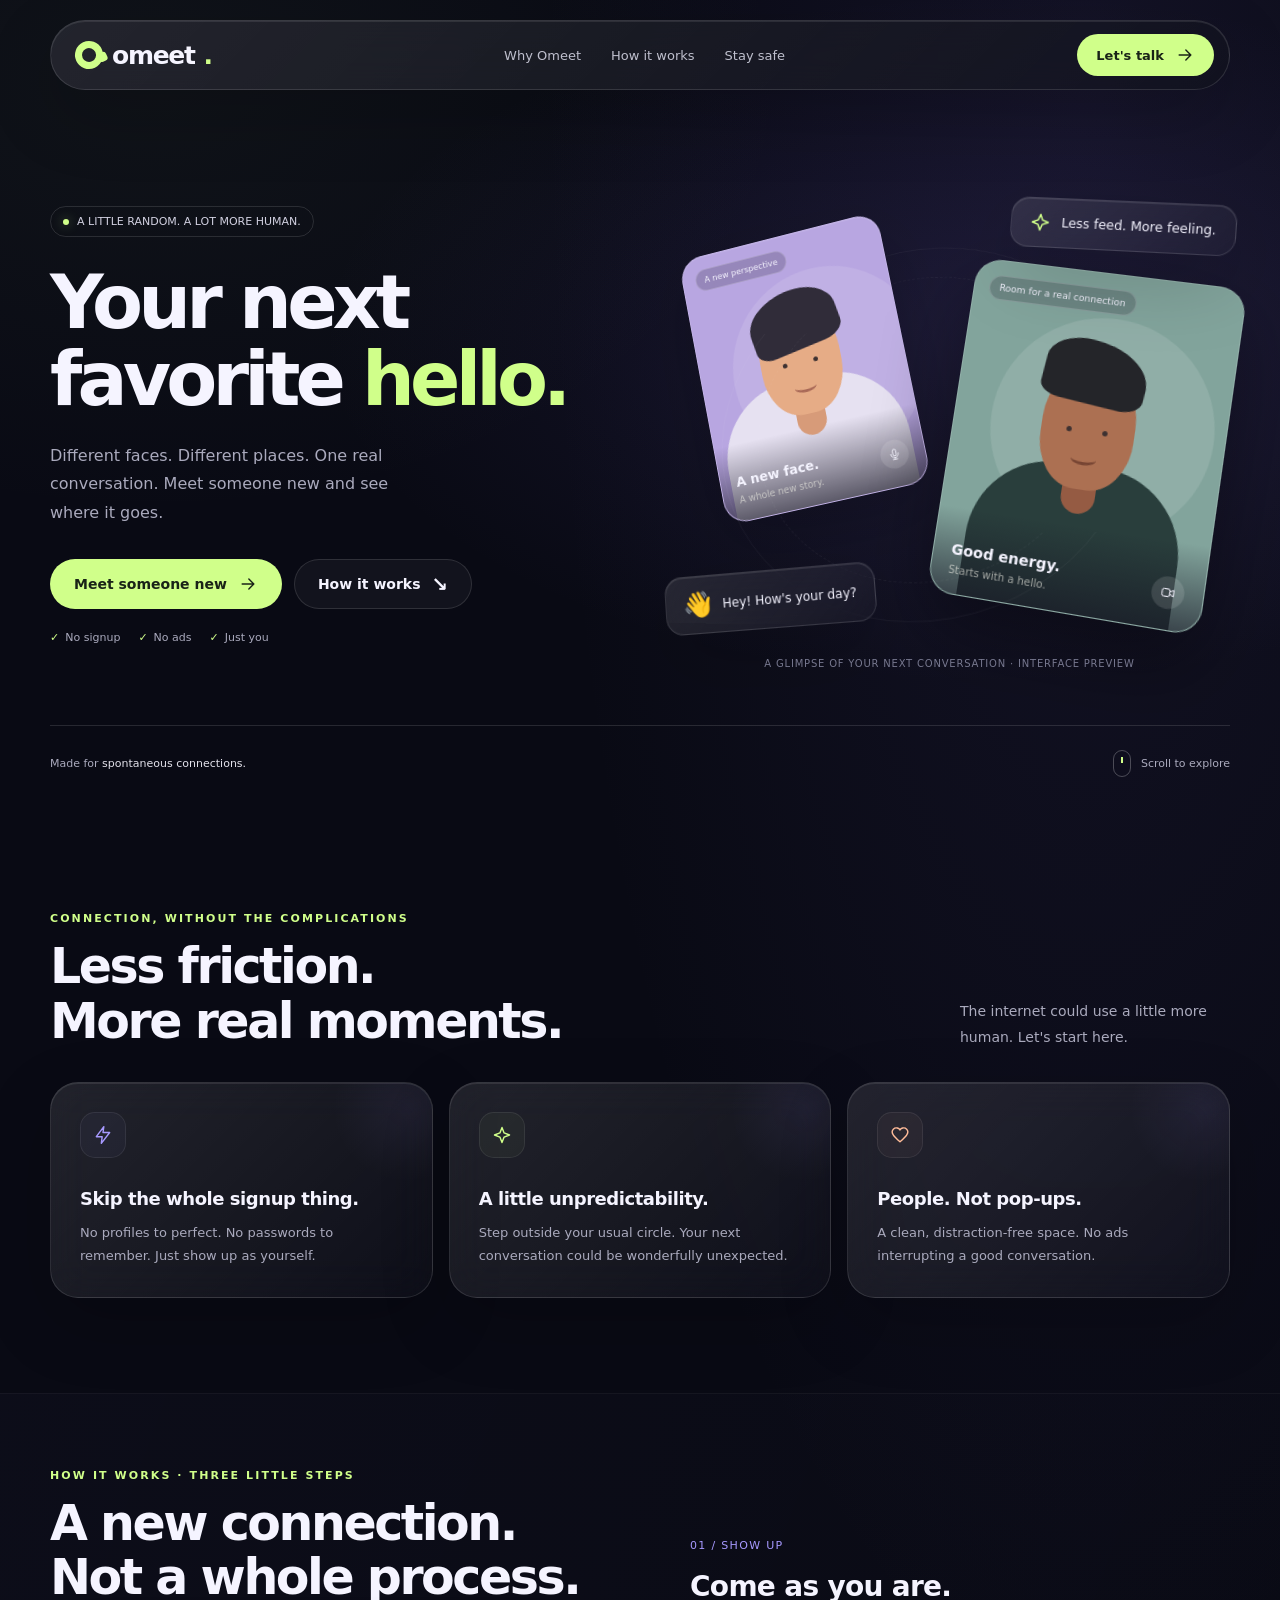
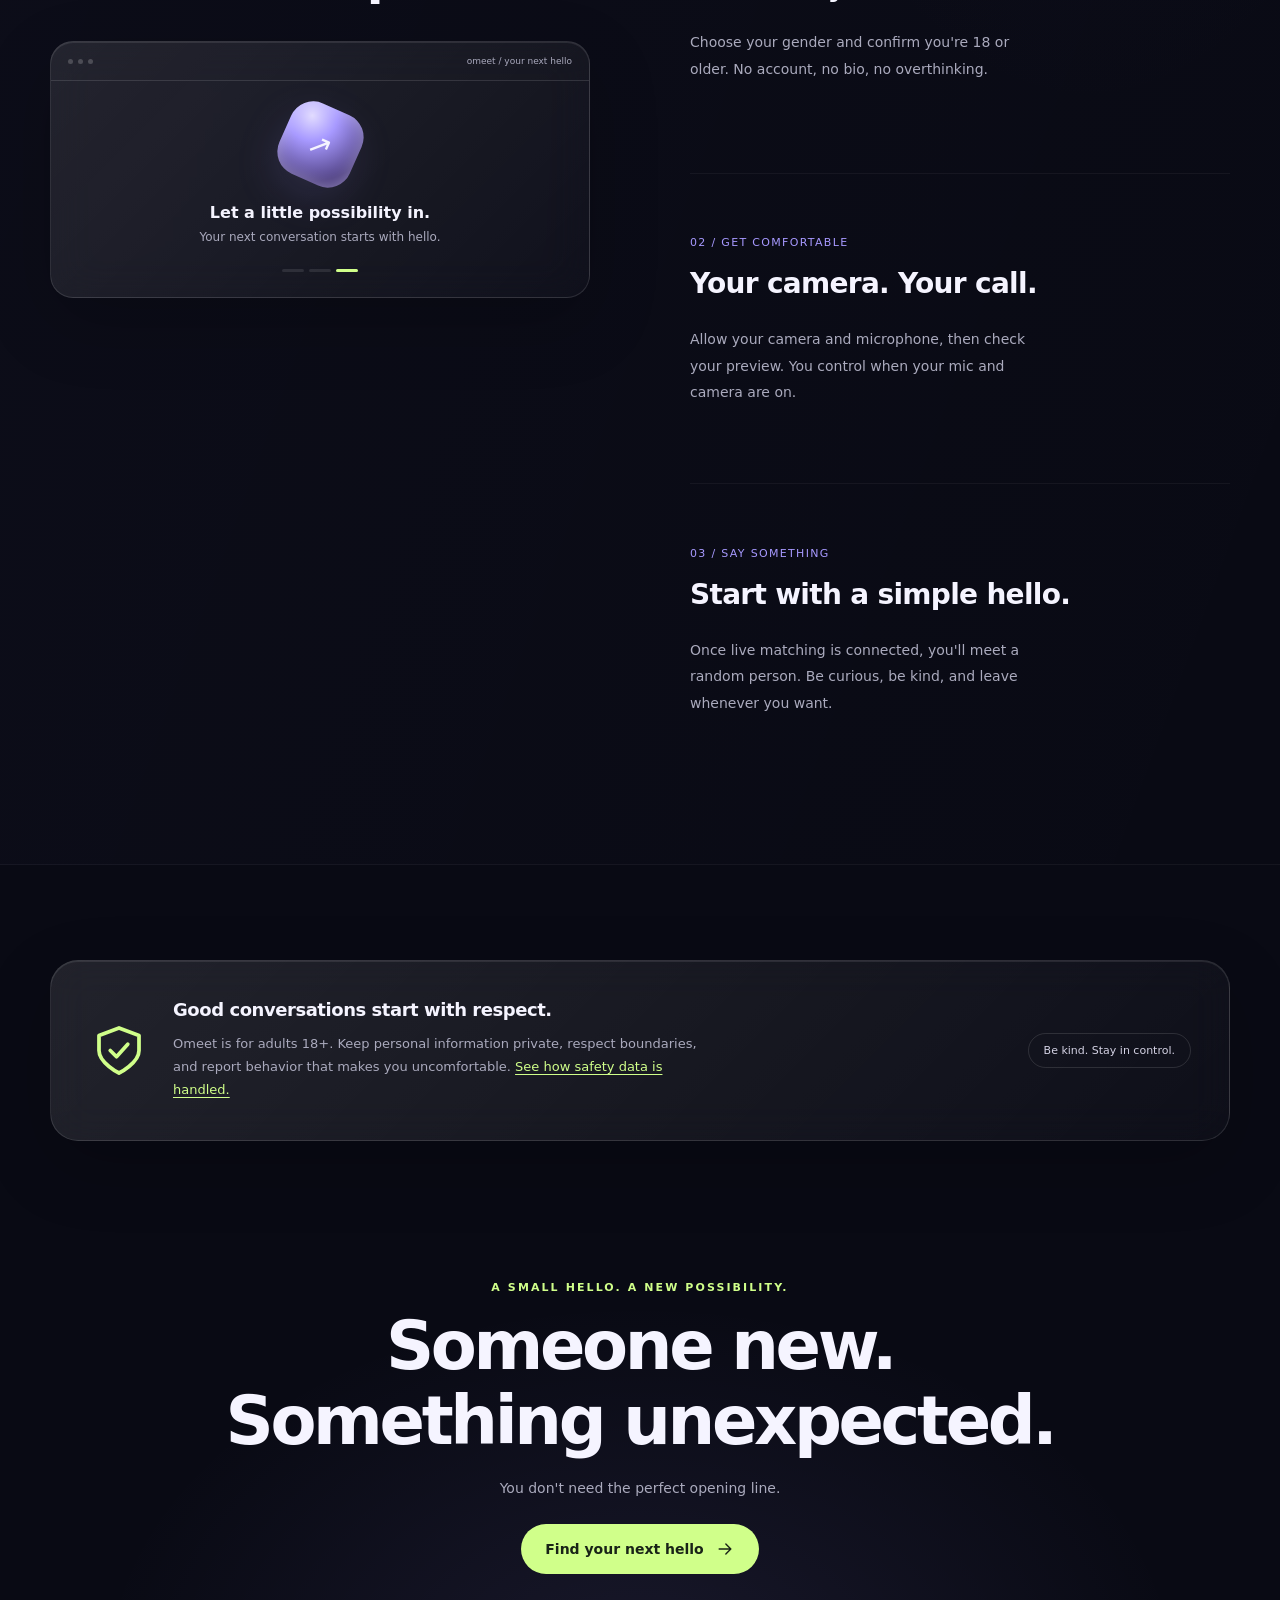
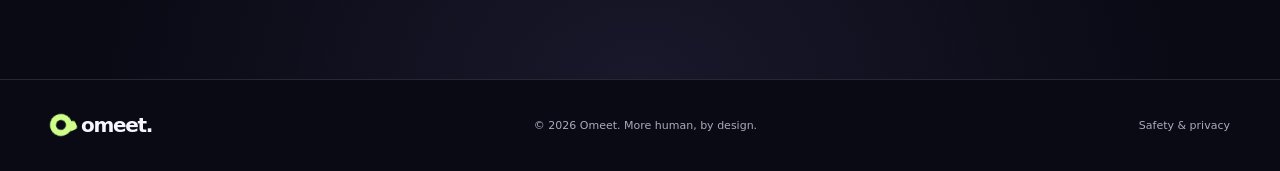
==== commit bc90facd: "Add live audio wave speaking indicator, mobile camera flip, floating emoji reactions, connection qua" ====
--- a/index.html
+++ b/index.html
@@ -7,7 +7,7 @@
   <meta name="description" content="Omeet — a fresh way to meet someone new. No signup. No ads. Just conversation.">
   <title>Omeet — A hello can change your day.</title>
 
-  <link rel="stylesheet" href="styles.css?v=20261019-responsive-ux5">
+  <link rel="stylesheet" href="styles.css?v=20261101-vx1">
 </head>
 
 <body>
@@ -268,12 +268,21 @@
 
   <dialog class="room-dialog" id="room" aria-labelledby="room-title">
     <div class="room-header">
-      <strong id="room-title" tabindex="-1">Your Omeet room</strong>
-      <span class="pill"><span class="dot"></span><span id="connection-status" role="status" aria-live="polite">Connecting</span></span>
+      <div class="room-brand" id="room-title" tabindex="-1">
+        <span class="logo-mark" aria-hidden="true"></span>omeet<span class="logo-dot">.</span>
+      </div>
+      <span class="pill" id="connection-pill"><span class="dot"></span><span id="connection-status" role="status" aria-live="polite">Connecting</span><span id="connection-rtt" class="pill-rtt" hidden></span></span>
     </div>
     <div class="room-grid">
       <div class="remote-video" id="remote-stage">
         <video id="remote-video" autoplay playsinline aria-label="Your conversation partner"></video>
+        <button class="video-fit-btn" id="toggle-video-fit" type="button" aria-label="Toggle zoom (Fill screen / Fit whole frame)" title="Toggle zoom (Fill screen / Fit whole frame)">
+          <svg class="icon" viewBox="0 0 24 24" fill="none" stroke="currentColor" stroke-width="2" stroke-linecap="round" stroke-linejoin="round">
+            <path d="M15 3h6v6M9 21H3v-6M21 3l-7 7M3 21l7-7"/>
+          </svg>
+        </button>
+        <span class="partner-label" id="partner-label"><span class="dot"></span><span class="audio-wave" id="remote-audio-wave" aria-hidden="true"><i></i><i></i><i></i></span> Partner</span>
+        <div class="floating-reactions-container" id="floating-reactions" aria-hidden="true"></div>
         <div class="remote-status" id="remote-status" aria-live="polite">
           <div class="feature-icon"><svg class="icon" aria-hidden="true"><use href="#i-spark"/></svg></div>
           <h3 id="match-heading">You're ready for a hello.</h3>
@@ -284,13 +293,9 @@
       </div>
       <div class="local-video" id="local-video-container">
         <video id="local-video" autoplay muted playsinline aria-label="Your camera preview"></video>
-        <div class="camera-off">Your camera is off</div>
-        <span class="local-label">You</span>
-      </div>
-      <button class="chat-toggle control" id="chat-toggle" type="button" aria-label="Open text chat" aria-controls="chat-panel" aria-expanded="false" title="Open text chat" disabled>
-        <svg class="icon" aria-hidden="true"><use href="#i-chat"/></svg>
-        <span class="chat-unread" id="chat-unread" hidden>0</span>
-      </button>
+        <div class="camera-off">Camera paused</div>
+        <span class="local-label"><span class="audio-wave" id="local-audio-wave" aria-hidden="true"><i></i><i></i><i></i></span> You</span>
+      </div>
       <aside class="chat-panel" id="chat-panel" aria-label="Text chat" hidden>
         <div class="chat-header">
           <div><strong>Messages</strong><small id="chat-state">Connect to start chatting</small></div>
@@ -310,21 +315,59 @@
       </aside>
       <div class="room-toast" id="room-toast" role="status" aria-live="polite" hidden></div>
     </div>
-    <div class="room-controls">
-      <button class="control" id="toggle-mic" aria-label="Mute microphone" aria-pressed="false" title="Mute microphone">
-        <svg class="icon" aria-hidden="true"><use href="#i-mic"/></svg>
-      </button>
-      <button class="control" id="toggle-camera" aria-label="Turn camera off" aria-pressed="false" title="Turn camera off">
-        <svg class="icon" aria-hidden="true"><use href="#i-video"/></svg>
-      </button>
-      <button class="control" id="next-match" aria-label="Find another person" title="Find another person" disabled>
-        <svg class="icon" aria-hidden="true"><use href="#i-arrow"/></svg>
-      </button>
-      <button class="btn report-button" id="report-partner" type="button" disabled>Report</button>
-      <button class="btn leave" id="leave-room">
-        <svg class="icon" aria-hidden="true"><use href="#i-close"/></svg> Leave chat
-      </button>
-    </div>
+    <div class="room-controls-wrapper">
+      <div class="reactions-bar" id="reactions-bar" role="toolbar" aria-label="Quick emoji reactions">
+        <button type="button" class="reaction-btn" data-emoji="❤️" aria-label="Send love reaction" title="React with Love">❤️</button>
+        <button type="button" class="reaction-btn" data-emoji="😂" aria-label="Send laugh reaction" title="React with Laugh">😂</button>
+        <button type="button" class="reaction-btn" data-emoji="👋" aria-label="Send wave reaction" title="React with Wave">👋</button>
+        <button type="button" class="reaction-btn" data-emoji="🔥" aria-label="Send fire reaction" title="React with Fire">🔥</button>
+        <button type="button" class="reaction-btn" data-emoji="👏" aria-label="Send clap reaction" title="React with Clap">👏</button>
+      </div>
+      <div class="room-controls" role="toolbar" aria-label="Call controls">
+        <button class="control" id="toggle-mic" aria-label="Mute microphone" aria-pressed="false" title="Mute microphone (M)">
+          <svg class="icon" aria-hidden="true"><use href="#i-mic"/></svg>
+        </button>
+        <button class="control" id="toggle-camera" aria-label="Turn camera off" aria-pressed="false" title="Turn camera off (V)">
+          <svg class="icon" aria-hidden="true"><use href="#i-video"/></svg>
+        </button>
+        <button class="control flip-camera-btn" id="flip-camera" type="button" aria-label="Flip camera" title="Flip camera (front / back)">
+          <svg class="icon" viewBox="0 0 24 24" fill="none" stroke="currentColor" stroke-width="1.8" stroke-linecap="round" stroke-linejoin="round" aria-hidden="true">
+            <path d="M20 10c0-4.4-3.6-8-8-8s-8 3.6-8 8c0 2.2 1 4.2 2.6 5.6L4 20h6v-6l-2.4 2.4C6.1 15.1 5.5 13.6 5.5 12c0-3.6 2.9-6.5 6.5-6.5s6.5 2.9 6.5 6.5c0 1.6-.6 3.1-2.1 4.4l1.1 1.1C19 15.9 20 13.1 20 10Z"/>
+            <circle cx="12" cy="12" r="3.2"/>
+          </svg>
+        </button>
+        <button class="control chat-toggle-btn" id="chat-toggle" type="button" aria-label="Open text chat" aria-controls="chat-panel" aria-expanded="false" title="Open text chat (C)" disabled>
+          <svg class="icon" aria-hidden="true"><use href="#i-chat"/></svg>
+          <span class="chat-unread" id="chat-unread" hidden>0</span>
+        </button>
+        <button class="control next-btn" id="next-match" aria-label="Next match" title="Find next match (Spacebar)" disabled>
+          <span class="next-label">Next</span>
+          <svg class="icon" aria-hidden="true"><use href="#i-arrow"/></svg>
+        </button>
+        <button class="control report-btn" id="report-partner" type="button" aria-label="Report conversation" title="Report conversation" disabled>
+          <svg class="icon" aria-hidden="true"><use href="#i-shield"/></svg>
+          <span class="report-label">Report</span>
+        </button>
+        <button class="control leave-btn" id="leave-room" aria-label="Leave chat" title="Leave chat">
+          <svg class="icon" aria-hidden="true"><use href="#i-close"/></svg>
+          <span class="leave-label">Leave</span>
+        </button>
+      </div>
+    </div>
+  </dialog>
+
+  <dialog class="moderation-dialog" id="moderation-dialog" aria-labelledby="moderation-title" aria-describedby="moderation-summary moderation-reason">
+    <section class="moderation-card">
+      <span class="moderation-icon" aria-hidden="true">
+        <svg viewBox="0 0 24 24" fill="none"><path d="M12 3 20 6v5c0 5-3.4 8.4-8 10-4.6-1.6-8-5-8-10V6l8-3Z"/><path d="M12 8v4M12 16h.01"/></svg>
+      </span>
+      <span class="eyebrow" id="moderation-eyebrow">Community safety</span>
+      <h2 id="moderation-title">Omeet safety notice</h2>
+      <p class="moderation-summary" id="moderation-summary"></p>
+      <blockquote class="moderation-reason" id="moderation-reason" hidden></blockquote>
+      <p class="moderation-followup" id="moderation-followup"></p>
+      <button class="btn btn-primary full" id="moderation-acknowledge" type="button">I understand</button>
+    </section>
   </dialog>
 
   <dialog class="report-dialog" id="report-dialog" aria-labelledby="report-title">
@@ -355,6 +398,6 @@
   </dialog>
 
   <script src="config.js" defer></script>
-  <script src="script.js?v=20261019-responsive-ux4" defer></script>
+  <script src="script.js?v=20261101-vx1" defer></script>
 </body>
 </html>
--- a/styles.css
+++ b/styles.css
@@ -13,6 +13,7 @@
     }
 
     * { box-sizing: border-box; }
+    [hidden] { display: none !important; }
     html { scroll-behavior: smooth; scroll-padding-top: 110px; }
     body {
       margin: 0;
@@ -358,122 +359,809 @@
     .privacy-note { text-align: center; font-size: 10px; color: var(--muted); line-height: 1.7; margin-bottom: 0; }
     .error { color: #ffb7b7; font-size: 12px; line-height: 1.6; }
     .error:empty { display: none; }
-    .room-dialog { position: fixed; inset: 0; margin: 0; width: 100vw; max-width: none; height: 100vh; height: 100dvh; max-height: none; padding: 0; border: 0; border-radius: 0; overflow: hidden; grid-template-rows: auto minmax(0, 1fr) auto; background: #0b0c16; }
+    .room-dialog {
+      position: fixed;
+      inset: 0;
+      margin: 0;
+      width: 100vw;
+      max-width: none;
+      height: 100vh;
+      height: 100dvh;
+      max-height: none;
+      padding: 0;
+      border: 0;
+      border-radius: 0;
+      overflow: hidden;
+      grid-template-rows: auto minmax(0, 1fr) auto;
+      background: #080911;
+    }
     .room-dialog[open] { display: grid; }
-    .room-header { min-width: 0; padding: max(16px, env(safe-area-inset-top)) clamp(16px, 3vw, 40px) 18px; border-bottom: 1px solid var(--line); display: flex; justify-content: space-between; align-items: center; gap: 20px; }
-    .room-header .pill { font-size: 10px; background: #ffffff05; }
-    .room-header .pill[data-state="connected"] { border-color: #d0ff8a38; color: #e5ffcb; }
+
+    /* Top Room Header */
+    .room-header {
+      min-width: 0;
+      padding: max(12px, env(safe-area-inset-top)) clamp(16px, 3vw, 36px) 12px;
+      border-bottom: 1px solid var(--line);
+      display: flex;
+      justify-content: space-between;
+      align-items: center;
+      gap: 16px;
+      background: rgba(11, 12, 22, 0.7);
+      backdrop-filter: blur(16px);
+      -webkit-backdrop-filter: blur(16px);
+      z-index: 10;
+    }
+    .room-brand {
+      display: inline-flex;
+      align-items: center;
+      gap: 9px;
+      font-size: 18px;
+      font-weight: 800;
+      letter-spacing: -0.8px;
+      outline: none;
+    }
+    .room-brand .logo-mark {
+      width: 18px;
+      height: 18px;
+      border-width: 5px;
+    }
+    .room-header .pill {
+      font-size: 11px;
+      padding: 6px 12px;
+      border-radius: 100px;
+      background: rgba(255, 255, 255, 0.05);
+      border: 1px solid var(--line);
+      display: inline-flex;
+      align-items: center;
+      gap: 7px;
+      transition: all 0.25s ease;
+    }
+    .room-header .pill[data-state="connected"] {
+      border-color: rgba(208, 255, 138, 0.35);
+      background: rgba(208, 255, 138, 0.08);
+      color: #e5ffcb;
+    }
+    .room-header .pill[data-state="connected"] .dot {
+      background: var(--lime);
+      box-shadow: 0 0 10px var(--lime);
+    }
     .room-header .pill[data-state="connecting"],
     .room-header .pill[data-state="finding-someone"],
-    .room-header .pill[data-state="reconnecting"] { color: #e9d69d; }
+    .room-header .pill[data-state="reconnecting"] {
+      color: #fae4a8;
+      border-color: rgba(245, 197, 85, 0.3);
+      background: rgba(245, 197, 85, 0.08);
+    }
+    .room-header .pill[data-state="connecting"] .dot,
+    .room-header .pill[data-state="finding-someone"] .dot,
+    .room-header .pill[data-state="reconnecting"] .dot {
+      background: #f5c555;
+      box-shadow: 0 0 10px #f5c555;
+    }
     .room-header .pill[data-state="connection-issue"],
     .room-header .pill[data-state="disconnected"],
     .room-header .pill[data-state="setup-needed"],
     .room-header .pill[data-state="unsupported-browser"],
-    .room-header .pill[data-state="update-required"] { border-color: #ff777750; color: #ffc0c0; }
+    .room-header .pill[data-state="update-required"] {
+      border-color: rgba(255, 119, 119, 0.35);
+      background: rgba(255, 119, 119, 0.08);
+      color: #ffc0c0;
+    }
     .room-header .pill[data-state="connection-issue"] .dot,
     .room-header .pill[data-state="disconnected"] .dot,
     .room-header .pill[data-state="setup-needed"] .dot,
     .room-header .pill[data-state="unsupported-browser"] .dot,
-    .room-header .pill[data-state="update-required"] .dot { background: #ff8585; box-shadow: 0 0 12px #ff858570; }
-    .room-grid { min-height: 0; display: grid; grid-template: minmax(0, 1fr) / minmax(0, 1fr); padding: 16px max(16px, env(safe-area-inset-right)) 16px max(16px, env(safe-area-inset-left)); position: relative; }
-    .remote-video, .local-video { min-height: 0; border-radius: 20px; background: #090a12; overflow: hidden; position: relative; }
-    .remote-video { width: 100%; height: 100%; display: flex; flex-direction: column; align-items: center; justify-content: center; padding: 30px; text-align: center; border: 1px dashed #ffffff1c; }
-    .remote-video.connected { border-style: solid; }
-    .remote-video > video { display: none; position: absolute; inset: 0; width: 100%; height: 100%; object-fit: contain; background: #090a12; }
-    .remote-video.connected > video { display: block; }
-    .remote-status { position: relative; z-index: 1; width: min(100%, 420px); display: flex; flex-direction: column; align-items: center; }
+    .room-header .pill[data-state="update-required"] .dot {
+      background: #ff8585;
+      box-shadow: 0 0 12px #ff858570;
+    }
+
+    /* Video Room Stage Grid */
+    .room-grid {
+      min-height: 0;
+      display: grid;
+      grid-template-columns: minmax(0, 1fr);
+      grid-template-rows: minmax(0, 1fr);
+      padding: 12px max(16px, env(safe-area-inset-right)) 8px max(16px, env(safe-area-inset-left));
+      position: relative;
+      gap: 14px;
+    }
+
+    /* Video containers */
+    .remote-video, .local-video {
+      min-height: 0;
+      border-radius: 24px;
+      background: #06070c;
+      overflow: hidden;
+      position: relative;
+      box-shadow: 0 12px 40px rgba(0, 0, 0, 0.45);
+    }
+
+    .remote-video {
+      width: 100%;
+      height: 100%;
+      display: flex;
+      flex-direction: column;
+      align-items: center;
+      justify-content: center;
+      padding: 24px;
+      text-align: center;
+      border: 1px dashed rgba(255, 255, 255, 0.16);
+      position: relative;
+      transition: border-color 0.3s;
+    }
+    .remote-video.connected {
+      border: 1px solid rgba(255, 255, 255, 0.12);
+    }
+
+    /* Edge vignettes so badges and controls remain crystal legible */
+    .remote-video::after, .local-video::after {
+      content: "";
+      position: absolute;
+      inset: 0;
+      pointer-events: none;
+      background: linear-gradient(180deg, rgba(6, 7, 12, 0.45) 0%, transparent 20%, transparent 75%, rgba(6, 7, 12, 0.65) 100%);
+      border-radius: inherit;
+      z-index: 1;
+    }
+
+    .remote-video > video {
+      display: none;
+      position: absolute;
+      inset: 0;
+      width: 100%;
+      height: 100%;
+      object-fit: cover;
+      background: #06070c;
+      transition: object-fit 0.2s ease;
+    }
+    .remote-video.fit-contain > video {
+      object-fit: contain;
+      background: radial-gradient(circle at center, #151728 0%, #06070c 80%);
+    }
+    .remote-video.connected > video {
+      display: block;
+    }
+
+    .video-fit-btn {
+      position: absolute;
+      top: 14px;
+      left: 14px;
+      z-index: 2;
+      width: 36px;
+      height: 36px;
+      border-radius: 50%;
+      border: 1px solid rgba(255, 255, 255, 0.18);
+      background: rgba(14, 16, 28, 0.7);
+      backdrop-filter: blur(12px);
+      -webkit-backdrop-filter: blur(12px);
+      color: #e2e2ee;
+      display: none;
+      place-items: center;
+      cursor: pointer;
+      transition: all 0.2s ease;
+    }
+    .remote-video.connected .video-fit-btn {
+      display: grid;
+    }
+    .video-fit-btn:hover {
+      background: rgba(255, 255, 255, 0.22);
+      transform: scale(1.08);
+      color: #ffffff;
+    }
+
+    .partner-label {
+      position: absolute;
+      left: 16px;
+      bottom: 16px;
+      z-index: 2;
+      background: rgba(11, 13, 23, 0.75);
+      backdrop-filter: blur(10px);
+      -webkit-backdrop-filter: blur(10px);
+      border: 1px solid rgba(255, 255, 255, 0.12);
+      padding: 6px 12px;
+      border-radius: 100px;
+      font-size: 11px;
+      font-weight: 500;
+      display: none;
+      align-items: center;
+      gap: 7px;
+    }
+    .partner-label .dot {
+      width: 6px;
+      height: 6px;
+      border-radius: 50%;
+      background: var(--lime);
+      box-shadow: 0 0 8px var(--lime);
+    }
+    .remote-video.connected .partner-label {
+      display: inline-flex;
+    }
+
+    .remote-status {
+      position: relative;
+      z-index: 1;
+      width: min(100%, 420px);
+      display: flex;
+      flex-direction: column;
+      align-items: center;
+    }
     .remote-video.connected .remote-status { display: none; }
     .remote-status [hidden] { display: none; }
-    .remote-video .feature-icon { margin-bottom: 20px; }
-    .remote-video p { color: var(--muted); font-size: 12px; line-height: 1.8; max-width: 290px; }
-    .local-video { position: absolute; z-index: 2; top: 30px; right: max(30px, env(safe-area-inset-right)); width: min(28vw, 360px); aspect-ratio: 4 / 3; border: 1px solid #ffffff2b; box-shadow: 0 20px 60px #0008; }
-    .local-video video { width: 100%; height: 100%; position: absolute; inset: 0; object-fit: contain; transform: scaleX(-1); }
-    .local-label { position: absolute; left: 15px; bottom: 15px; background: #0007; padding: 7px 11px; border-radius: 100px; font-size: 11px; }
-    .camera-off { display: none; position: absolute; inset: 0; background: #171824; place-items: center; color: var(--muted); font-size: 13px; }
+    .remote-video .feature-icon {
+      margin-bottom: 18px;
+      width: 52px;
+      height: 52px;
+      border-radius: 18px;
+      display: grid;
+      place-items: center;
+      background: rgba(208, 255, 138, 0.08);
+      border: 1px solid rgba(208, 255, 138, 0.2);
+      color: var(--lime);
+    }
+    .remote-video h3 {
+      font-size: 22px;
+      margin: 0 0 8px;
+      letter-spacing: -0.03em;
+    }
+    .remote-video p {
+      color: var(--muted);
+      font-size: 13px;
+      line-height: 1.7;
+      max-width: 320px;
+      margin: 4px 0;
+    }
+
+    /* Self Video Preview */
+    .local-video {
+      position: absolute;
+      z-index: 3;
+      top: 24px;
+      right: max(24px, env(safe-area-inset-right));
+      width: min(28vw, 320px);
+      aspect-ratio: 4 / 3;
+      border: 1.5px solid rgba(255, 255, 255, 0.2);
+      box-shadow: 0 20px 60px rgba(0, 0, 0, 0.65), 0 0 0 1px rgba(0,0,0,0.5);
+      border-radius: 20px;
+      backdrop-filter: blur(10px);
+      transition: all 0.25s cubic-bezier(0.16, 1, 0.3, 1);
+    }
+    .local-video video {
+      width: 100%;
+      height: 100%;
+      position: absolute;
+      inset: 0;
+      object-fit: cover;
+      transform: scaleX(-1);
+    }
+    .local-video.fit-contain video {
+      object-fit: contain;
+    }
+    .local-label {
+      position: absolute;
+      left: 12px;
+      bottom: 12px;
+      z-index: 2;
+      background: rgba(11, 13, 23, 0.75);
+      backdrop-filter: blur(10px);
+      -webkit-backdrop-filter: blur(10px);
+      border: 1px solid rgba(255, 255, 255, 0.12);
+      padding: 5px 11px;
+      border-radius: 100px;
+      font-size: 11px;
+      font-weight: 500;
+    }
+    .camera-off {
+      display: none;
+      position: absolute;
+      inset: 0;
+      z-index: 2;
+      background: #12131d;
+      place-items: center;
+      color: var(--muted);
+      font-size: 12px;
+    }
     .local-video.off .camera-off { display: grid; }
-    .room-controls { display: flex; justify-content: center; flex-wrap: wrap; gap: 10px; padding: 5px 16px max(16px, env(safe-area-inset-bottom)); }
-    .control { width: 48px; min-width: 48px; height: 48px; border: 1px solid var(--line); border-radius: 50%; background: #ffffff09; color: white; display: grid; place-items: center; transition: transform .18s, background .18s, border-color .18s, color .18s; }
-    .control:hover:not(:disabled) { transform: translateY(-2px); border-color: #ffffff35; background: #ffffff14; }
-    .control:disabled { opacity: .48; cursor: not-allowed; }
-    .control[aria-pressed="true"] { background: #ff747424; border-color: #ff747450; color: #ffb0b0; }
-    .leave { background: #ff7777; color: #301313; border: none; }
-    .chat-toggle { position: absolute; z-index: 4; right: max(28px, env(safe-area-inset-right)); bottom: 24px; color: var(--lime); }
-    .chat-unread { position: absolute; top: -5px; right: -4px; min-width: 18px; height: 18px; padding: 0 4px; display: grid; place-items: center; border-radius: 100px; background: var(--lime); color: #10120e; font-size: 10px; font-weight: 700; }
-    .chat-panel { position: absolute; z-index: 5; right: max(28px, env(safe-area-inset-right)); bottom: 16px; width: min(360px, calc(100% - 32px)); height: min(440px, calc(100% - 32px)); min-height: 0; display: grid; grid-template-rows: auto minmax(0, 1fr) auto; overflow: hidden; border: 1px solid #ffffff24; border-radius: 22px; background: #151622f5; box-shadow: 0 24px 80px #0009; backdrop-filter: blur(18px); -webkit-backdrop-filter: blur(18px); }
-    .chat-panel[hidden] { display: none; }
-    .chat-header { position: relative; display: flex; align-items: center; justify-content: space-between; min-height: 62px; padding: 12px 58px 12px 17px; border-bottom: 1px solid var(--line); }
-    .chat-header strong, .chat-header small { display: block; }
-    .chat-header strong { font-size: 14px; }
-    .chat-header small { margin-top: 4px; color: var(--muted); font-size: 10px; }
-    .chat-header .close-btn { top: 12px; right: 12px; width: 34px; height: 34px; cursor: pointer; }
-    .chat-messages { display: flex; flex-direction: column; align-items: flex-start; gap: 9px; overflow-y: auto; padding: 14px; overscroll-behavior: contain; }
-    .chat-empty { align-self: center; max-width: 220px; margin: auto; color: var(--muted); font-size: 11px; line-height: 1.7; text-align: center; }
-    .chat-message { max-width: 86%; margin: 0; padding: 10px 12px; border: 1px solid #ffffff12; border-radius: 15px 15px 15px 5px; background: #ffffff0c; color: var(--text); font-size: 12px; line-height: 1.55; overflow-wrap: anywhere; white-space: pre-wrap; }
-    .chat-message.from-self { align-self: flex-end; border-color: #d0ff8a30; border-radius: 15px 15px 5px 15px; background: #d0ff8a14; }
-    .chat-form { display: flex; align-items: center; gap: 8px; padding: 11px; border-top: 1px solid var(--line); }
-    .chat-form input { width: 100%; min-width: 0; height: 42px; padding: 0 13px; border: 1px solid var(--line); border-radius: 13px; outline: none; background: #ffffff08; color: var(--text); font: inherit; font-size: 12px; }
-    .chat-form input:focus { border-color: #d0ff8a80; }
-    .chat-form input::placeholder { color: #89889a; }
+
+    /* Live Audio Wave / Speaking Indicator */
+    .audio-wave {
+      display: inline-flex;
+      align-items: center;
+      gap: 2px;
+      height: 12px;
+      vertical-align: middle;
+      opacity: 0.6;
+      transition: opacity 0.2s ease;
+    }
+    .audio-wave i {
+      display: inline-block;
+      width: 2.5px;
+      height: 3px;
+      border-radius: 2px;
+      background: var(--muted);
+      transition: height 0.15s ease, background 0.15s ease;
+    }
+    .audio-wave.speaking {
+      opacity: 1;
+    }
+    .audio-wave.speaking i {
+      background: var(--lime);
+      animation: wave-bounce 0.75s ease-in-out infinite alternate;
+    }
+    .audio-wave.speaking i:nth-child(1) {
+      animation-delay: 0s;
+    }
+    .audio-wave.speaking i:nth-child(2) {
+      animation-delay: 0.2s;
+    }
+    .audio-wave.speaking i:nth-child(3) {
+      animation-delay: 0.4s;
+    }
+
+    @keyframes wave-bounce {
+      0% { height: 3px; }
+      50% { height: 12px; }
+      100% { height: 5px; }
+    }
+
+    .local-video.speaking {
+      border-color: rgba(208, 255, 138, 0.7);
+      box-shadow: 0 20px 60px rgba(0, 0, 0, 0.65), 0 0 20px rgba(208, 255, 138, 0.35);
+    }
+    .remote-video.speaking {
+      box-shadow: inset 0 0 50px rgba(208, 255, 138, 0.22);
+    }
+
+    /* Flip Camera Button */
+    .control.flip-camera-btn {
+      color: #dedede;
+    }
+    .control.flip-camera-btn.flipping svg {
+      animation: flip-rotate 0.45s cubic-bezier(0.4, 0, 0.2, 1);
+    }
+    @keyframes flip-rotate {
+      from { transform: rotate(0deg); }
+      to { transform: rotate(180deg); }
+    }
+
+    /* Floating Reactions */
+    .reactions-bar {
+      display: flex;
+      align-items: center;
+      gap: 6px;
+      margin-bottom: 8px;
+      padding: 4px 10px;
+      border-radius: 100px;
+      background: rgba(16, 18, 29, 0.75);
+      backdrop-filter: blur(20px);
+      -webkit-backdrop-filter: blur(20px);
+      border: 1px solid rgba(255, 255, 255, 0.12);
+      box-shadow: 0 8px 24px rgba(0, 0, 0, 0.4);
+    }
+    .reaction-btn {
+      width: 34px;
+      height: 34px;
+      display: grid;
+      place-items: center;
+      font-size: 18px;
+      border-radius: 50%;
+      background: rgba(255, 255, 255, 0.05);
+      border: 1px solid transparent;
+      cursor: pointer;
+      transition: transform 0.15s ease, background 0.15s ease;
+      user-select: none;
+    }
+    .reaction-btn:hover {
+      transform: scale(1.25);
+      background: rgba(255, 255, 255, 0.15);
+      border-color: rgba(255, 255, 255, 0.25);
+    }
+    .reaction-btn:active {
+      transform: scale(0.92);
+    }
+
+    .floating-reactions-container {
+      position: absolute;
+      inset: 0;
+      pointer-events: none;
+      overflow: hidden;
+      z-index: 8;
+    }
+    .floating-reaction {
+      position: absolute;
+      bottom: 90px;
+      font-size: 38px;
+      line-height: 1;
+      pointer-events: none;
+      user-select: none;
+      animation: float-bubble 2.2s cubic-bezier(0.2, 0.8, 0.25, 1) forwards;
+      filter: drop-shadow(0 4px 12px rgba(0, 0, 0, 0.6));
+    }
+    @keyframes float-bubble {
+      0% {
+        opacity: 0;
+        transform: translateY(0) scale(0.3) rotate(0deg);
+      }
+      15% {
+        opacity: 1;
+        transform: translateY(-40px) scale(1.2) rotate(var(--drift, 0deg));
+      }
+      70% {
+        opacity: 0.95;
+        transform: translateY(-200px) scale(1.05) rotate(calc(var(--drift, 0deg) * 1.5));
+      }
+      100% {
+        opacity: 0;
+        transform: translateY(-300px) scale(0.8) rotate(calc(var(--drift, 0deg) * 2));
+      }
+    }
+
+    /* Connection Quality in Pill */
+    .pill.quality-good .dot {
+      background: #55ff77;
+      box-shadow: 0 0 8px #55ff77;
+    }
+    .pill.quality-medium .dot {
+      background: #ffcc00;
+      box-shadow: 0 0 8px #ffcc00;
+    }
+    .pill.quality-poor .dot {
+      background: #ff4444;
+      box-shadow: 0 0 8px #ff4444;
+    }
+    .pill-rtt {
+      margin-left: 6px;
+      font-size: 11px;
+      color: rgba(255, 255, 255, 0.7);
+      font-family: ui-monospace, monospace;
+      font-weight: 600;
+    }
+
+    /* Floating Room Controls Dock */
+    .room-controls-wrapper {
+      padding: 6px 16px max(14px, env(safe-area-inset-bottom));
+      display: flex;
+      flex-direction: column;
+      justify-content: center;
+      align-items: center;
+      z-index: 10;
+    }
+    .room-controls {
+      display: inline-flex;
+      align-items: center;
+      justify-content: center;
+      gap: 10px;
+      padding: 7px 14px;
+      background: rgba(16, 18, 29, 0.88);
+      backdrop-filter: blur(24px);
+      -webkit-backdrop-filter: blur(24px);
+      border: 1px solid rgba(255, 255, 255, 0.12);
+      border-radius: 100px;
+      box-shadow: 0 16px 45px rgba(0, 0, 0, 0.55), inset 0 1px 0 rgba(255, 255, 255, 0.1);
+      width: fit-content;
+      max-width: 100%;
+    }
+    .control {
+      width: 46px;
+      min-width: 46px;
+      height: 46px;
+      border: 1px solid rgba(255, 255, 255, 0.12);
+      border-radius: 50%;
+      background: rgba(255, 255, 255, 0.06);
+      color: #f1f0fa;
+      display: grid;
+      place-items: center;
+      position: relative;
+      transition: transform 0.18s, background 0.18s, border-color 0.18s, color 0.18s, box-shadow 0.18s;
+    }
+    .control:hover:not(:disabled) {
+      transform: translateY(-2px);
+      background: rgba(255, 255, 255, 0.14);
+      border-color: rgba(255, 255, 255, 0.3);
+    }
+    .control:active:not(:disabled) {
+      transform: translateY(0) scale(0.96);
+    }
+    .control:disabled {
+      opacity: 0.38;
+      cursor: not-allowed;
+    }
+    .control[aria-pressed="true"] {
+      background: rgba(255, 116, 116, 0.18);
+      border-color: rgba(255, 116, 116, 0.45);
+      color: #ff9999;
+    }
+
+    /* Next Match Action */
+    .control.next-btn {
+      width: auto;
+      min-width: 52px;
+      padding: 0 18px;
+      border-radius: 100px;
+      gap: 8px;
+      display: inline-flex;
+      font-weight: 700;
+      font-size: 13px;
+    }
+    .control.next-btn:not(:disabled) {
+      background: var(--lime);
+      color: #0b0d14;
+      border-color: transparent;
+      box-shadow: 0 0 24px rgba(208, 255, 138, 0.35);
+    }
+    .control.next-btn:not(:disabled):hover {
+      background: #dcff9e;
+      transform: translateY(-2px) scale(1.02);
+      box-shadow: 0 0 32px rgba(208, 255, 138, 0.5);
+    }
+
+    /* Chat Button in Dock */
+    .control.chat-toggle-btn {
+      color: var(--lime);
+    }
+    .control.chat-toggle-btn[aria-expanded="true"] {
+      background: rgba(208, 255, 138, 0.16);
+      border-color: rgba(208, 255, 138, 0.4);
+    }
+    .chat-unread {
+      position: absolute;
+      top: -3px;
+      right: -3px;
+      min-width: 18px;
+      height: 18px;
+      padding: 0 5px;
+      display: grid;
+      place-items: center;
+      border-radius: 100px;
+      background: var(--lime);
+      color: #10120e;
+      font-size: 10px;
+      font-weight: 800;
+      box-shadow: 0 2px 8px rgba(0,0,0,0.4);
+    }
+    .chat-unread[hidden] {
+      display: none !important;
+    }
+
+    /* Report Button */
+    .control.report-btn {
+      color: #ffb8b8;
+      border-color: rgba(255, 136, 136, 0.25);
+      background: rgba(255, 119, 119, 0.08);
+      font-size: 12px;
+    }
+    .control.report-btn:hover:not(:disabled) {
+      background: rgba(255, 119, 119, 0.18);
+      border-color: rgba(255, 136, 136, 0.45);
+      color: #ffffff;
+    }
+
+    /* Leave Button */
+    .control.leave-btn {
+      width: auto;
+      min-width: 46px;
+      padding: 0 16px;
+      border-radius: 100px;
+      background: rgba(255, 95, 95, 0.16);
+      border-color: rgba(255, 95, 95, 0.35);
+      color: #ff9e9e;
+      display: inline-flex;
+      gap: 7px;
+      font-size: 12px;
+      font-weight: 600;
+    }
+    .control.leave-btn:hover {
+      background: rgba(255, 95, 95, 0.28);
+      border-color: rgba(255, 95, 95, 0.55);
+      color: #ffffff;
+    }
+
+    /* Chat Panel Styling */
+    .chat-panel {
+      position: absolute;
+      z-index: 5;
+      right: max(20px, env(safe-area-inset-right));
+      bottom: 20px;
+      width: min(360px, calc(100% - 32px));
+      height: min(460px, calc(100% - 32px));
+      min-height: 0;
+      display: grid;
+      grid-template-rows: auto minmax(0, 1fr) auto;
+      overflow: hidden;
+      border: 1px solid rgba(255, 255, 255, 0.16);
+      border-radius: 24px;
+      background: rgba(21, 23, 36, 0.95);
+      box-shadow: 0 24px 80px rgba(0, 0, 0, 0.65);
+      backdrop-filter: blur(24px);
+      -webkit-backdrop-filter: blur(24px);
+    }
+    .chat-panel[hidden] {
+      display: none !important;
+    }
+    .chat-header {
+      position: relative;
+      display: flex;
+      align-items: center;
+      justify-content: space-between;
+      min-height: 58px;
+      padding: 10px 54px 10px 18px;
+      border-bottom: 1px solid var(--line);
+    }
+    .chat-header strong {
+      font-size: 14px;
+      font-weight: 700;
+    }
+    .chat-header small {
+      display: block;
+      margin-top: 3px;
+      color: var(--muted);
+      font-size: 11px;
+    }
+    .chat-header .close-btn {
+      top: 12px;
+      right: 12px;
+      width: 34px;
+      height: 34px;
+      cursor: pointer;
+    }
+    .chat-messages {
+      display: flex;
+      flex-direction: column;
+      align-items: flex-start;
+      gap: 10px;
+      overflow-y: auto;
+      padding: 16px;
+      overscroll-behavior: contain;
+    }
+    .chat-empty {
+      align-self: center;
+      max-width: 220px;
+      margin: auto;
+      color: var(--muted);
+      font-size: 12px;
+      line-height: 1.6;
+      text-align: center;
+    }
+    .chat-message {
+      max-width: 84%;
+      margin: 0;
+      padding: 10px 14px;
+      border: 1px solid rgba(255, 255, 255, 0.1);
+      border-radius: 18px 18px 18px 5px;
+      background: rgba(255, 255, 255, 0.07);
+      color: var(--text);
+      font-size: 13px;
+      line-height: 1.5;
+      overflow-wrap: anywhere;
+      white-space: pre-wrap;
+    }
+    .chat-message.from-self {
+      align-self: flex-end;
+      border-color: rgba(208, 255, 138, 0.35);
+      border-radius: 18px 18px 5px 18px;
+      background: rgba(208, 255, 138, 0.14);
+      color: #f7ffea;
+    }
+    .chat-form {
+      display: flex;
+      align-items: center;
+      gap: 8px;
+      padding: 12px;
+      border-top: 1px solid var(--line);
+      background: rgba(16, 18, 29, 0.5);
+    }
+    .chat-form input {
+      width: 100%;
+      min-width: 0;
+      height: 42px;
+      padding: 0 14px;
+      border: 1px solid var(--line);
+      border-radius: 14px;
+      outline: none;
+      background: rgba(255, 255, 255, 0.06);
+      color: var(--text);
+      font: inherit;
+      font-size: 14px;
+    }
+    .chat-form input:focus {
+      border-color: rgba(208, 255, 138, 0.8);
+      background: rgba(255, 255, 255, 0.09);
+    }
+    .chat-form input::placeholder { color: #8a899c; }
     .chat-form input:disabled { opacity: .6; }
-    .chat-form .btn { width: 42px; min-width: 42px; height: 42px; margin: 0; padding: 0; display: grid; place-items: center; }
+    .chat-form .btn {
+      width: 42px;
+      min-width: 42px;
+      height: 42px;
+      margin: 0;
+      padding: 0;
+      display: grid;
+      place-items: center;
+      border-radius: 12px;
+    }
     .chat-form .btn:disabled { opacity: .5; cursor: not-allowed; }
-    .report-button { min-height: 46px; padding: 11px 17px; border-color: #ff888855; color: #ffc0c0; background: #ff777714; font-size: 12px; }
-    .report-button:hover:not(:disabled) { background: #ff777729; }
     .room-toast { position: absolute; z-index: 8; top: 18px; left: 50%; width: min(520px, calc(100% - 28px)); padding: 13px 17px; transform: translateX(-50%); border: 1px solid #d0ff8a55; border-radius: 15px; background: #151622f5; color: var(--text); box-shadow: 0 16px 50px #0009; font-size: 12px; line-height: 1.6; text-align: center; }
     .room-toast[hidden] { display: none; }
-    @media (min-width: 761px) {
-      .room-grid.chat-open {
-        --room-chat-width: clamp(280px, 25vw, 360px);
-        grid-template-columns: minmax(0, 1fr) var(--room-chat-width);
+
+    /* Desktop Viewports (1001px+) */
+    @media (min-width: 1001px) {
+      .room-grid {
+        grid-template-columns: minmax(0, 1fr) minmax(0, 1fr);
         grid-template-rows: minmax(0, 1fr);
         gap: 16px;
-      }
-      .room-grid.chat-open .remote-video { grid-column: 1; grid-row: 1; }
-      .room-grid.chat-open .local-video { right: calc(var(--room-chat-width) + 46px); }
-      .room-grid.chat-open .chat-panel {
+        padding: 16px max(24px, env(safe-area-inset-right)) 10px max(24px, env(safe-area-inset-left));
+      }
+      .room-grid .remote-video {
+        grid-column: 1;
+        grid-row: 1;
+      }
+      .room-grid .local-video {
         position: relative;
-        inset: auto;
+        top: auto;
+        right: auto;
+        z-index: 1;
         grid-column: 2;
         grid-row: 1;
         width: 100%;
         height: 100%;
-        min-height: 0;
-        border-radius: 20px;
-      }
-      .room-grid.chat-open .chat-toggle { display: none; }
-    }
-    @media (min-width: 1001px) {
-      .room-grid .local-video {
-        top: 24px;
-        right: max(24px, env(safe-area-inset-right));
-        width: min(24vw, 300px);
-        aspect-ratio: 4 / 3;
-      }
+        aspect-ratio: auto;
+        box-shadow: 0 12px 40px rgba(0, 0, 0, 0.4);
+      }
+
+      /* Desktop Chat Opened (3-Column Layout) */
       .room-grid.chat-open {
-        --room-chat-width: clamp(300px, 24vw, 380px);
-        grid-template-columns: minmax(0, 1fr) var(--room-chat-width);
-        gap: 14px;
-      }
-      .room-grid.chat-open .remote-video { grid-column: 1; grid-row: 1; }
-      .room-grid.chat-open .local-video { top: 24px; right: calc(var(--room-chat-width) + 46px); }
+        --room-chat-width: clamp(310px, 24vw, 380px);
+        grid-template-columns: minmax(0, 1fr) minmax(0, 1fr) var(--room-chat-width);
+        gap: 16px;
+      }
+      .room-grid.chat-open .remote-video {
+        grid-column: 1;
+        grid-row: 1;
+      }
+      .room-grid.chat-open .local-video {
+        grid-column: 2;
+        grid-row: 1;
+      }
       .room-grid.chat-open .chat-panel {
+        grid-column: 3;
+        grid-row: 1;
         position: relative;
         inset: auto;
         width: 100%;
         height: 100%;
         min-height: 0;
-        border-radius: 20px;
+        border-radius: 24px;
+      }
+    }
+
+    /* Tablet Viewports (761px - 1000px) */
+    @media (min-width: 761px) and (max-width: 1000px) {
+      .room-grid.chat-open {
+        --room-chat-width: clamp(280px, 32vw, 360px);
+        grid-template-columns: minmax(0, 1fr) var(--room-chat-width);
+        gap: 14px;
+      }
+      .room-grid.chat-open .remote-video { grid-column: 1; grid-row: 1; }
+      .room-grid.chat-open .local-video {
+        right: calc(var(--room-chat-width) + 32px);
+        width: min(24vw, 220px);
+      }
+      .room-grid.chat-open .chat-panel {
         grid-column: 2;
         grid-row: 1;
-      }
-      .room-grid.chat-open .chat-toggle { display: none; }
-    }
+        position: relative;
+        inset: auto;
+        width: 100%;
+        height: 100%;
+        min-height: 0;
+        border-radius: 22px;
+      }
+    }
+
     @media (min-width: 1400px) {
       .room-grid.chat-open {
-        --room-chat-width: clamp(320px, 24vw, 400px);
-        grid-template-columns: minmax(0, 1fr) var(--room-chat-width);
-        gap: 18px;
+        --room-chat-width: clamp(330px, 24vw, 420px);
+        gap: 20px;
       }
     }
     .moderation-dialog {
@@ -582,23 +1270,71 @@
       .footer-inner { flex-wrap: wrap; }
       .footer-inner > p { order: 3; width: 100%; margin: 0; }
       .privacy-page { padding-top: 125px; padding-bottom: 60px; }
-      .room-grid { padding: 12px max(12px, env(safe-area-inset-right)) 12px max(12px, env(safe-area-inset-left)); }
-      .remote-video { padding: 20px 16px; }
-      .remote-video > video { object-fit: cover; object-position: center; }
-      .remote-video .feature-icon { margin-bottom: 12px; }
-      .remote-video h3 { max-width: 220px; font-size: 19px; }
-      .remote-video p { max-width: 280px; margin: 8px 0; font-size: 11px; }
-      .local-video { top: 22px; right: max(22px, env(safe-area-inset-right)); width: min(34vw, 170px); aspect-ratio: 3 / 4; }
-      .local-video video { object-fit: cover; }
-      .local-label { left: 8px; bottom: 8px; padding: 6px 8px; font-size: 9px; }
-      .room-header { padding: max(12px, env(safe-area-inset-top)) 16px 12px; gap: 8px; flex-wrap: wrap; }
-      .room-header .pill { max-width: 175px; }
-      .room-controls { gap: 8px; row-gap: 10px; padding: 4px 12px 10px; }
-      .room-controls .leave { min-width: min(200px, 100%); }
-      .chat-toggle { right: max(20px, env(safe-area-inset-right)); bottom: 18px; }
-      .chat-panel { right: max(10px, env(safe-area-inset-right)); bottom: 8px; width: calc(100% - 20px); height: min(430px, calc(100% - 16px)); border-radius: 19px; }
-      .room-grid.chat-open .chat-panel { inset: 8px max(10px, env(safe-area-inset-right)) 8px max(10px, env(safe-area-inset-left)); width: auto; height: auto; }
-      .room-grid.chat-open .local-video { z-index: 6; top: 76px; right: max(20px, env(safe-area-inset-right)); width: min(30vw, 130px); aspect-ratio: 3 / 4; }
+      .room-header {
+        padding: max(10px, env(safe-area-inset-top)) 14px 10px;
+        gap: 8px;
+      }
+      .room-brand { font-size: 15px; }
+      .room-header .pill { font-size: 10px; padding: 4px 10px; max-width: 180px; }
+      .room-grid {
+        padding: 8px max(10px, env(safe-area-inset-right)) 6px max(10px, env(safe-area-inset-left));
+      }
+      .remote-video {
+        border-radius: 20px;
+        padding: 16px;
+      }
+      .remote-video h3 { font-size: 19px; }
+      .remote-video p { font-size: 11px; max-width: 260px; }
+      .local-video {
+        top: 14px;
+        right: max(14px, env(safe-area-inset-right));
+        width: clamp(100px, 28vw, 140px);
+        aspect-ratio: 9 / 16;
+        border-radius: 16px;
+      }
+      .local-label {
+        left: 8px;
+        bottom: 8px;
+        padding: 4px 8px;
+        font-size: 9px;
+      }
+      .room-controls-wrapper {
+        padding: 4px 10px max(10px, env(safe-area-inset-bottom));
+      }
+      .room-controls {
+        gap: 6px;
+        padding: 6px 10px;
+      }
+      .control {
+        width: 42px;
+        min-width: 42px;
+        height: 42px;
+      }
+      .control.next-btn {
+        min-width: 42px;
+        padding: 0 14px;
+        font-size: 12px;
+      }
+      .control.leave-btn {
+        min-width: 42px;
+        padding: 0 12px;
+        font-size: 11px;
+      }
+      .control .report-label {
+        display: none;
+      }
+      .chat-panel {
+        left: 8px;
+        right: max(8px, env(safe-area-inset-right));
+        bottom: max(8px, env(safe-area-inset-bottom));
+        width: auto;
+        height: min(480px, 68dvh);
+        border-radius: 22px;
+        z-index: 30;
+      }
+      .chat-form input {
+        font-size: 16px;
+      }
       .room-toast { top: 12px; }
     }
     @media (max-width: 370px) {
@@ -609,24 +1345,23 @@
       .hero-actions .btn { padding-inline: 17px; }
       .modal-content { padding: 25px; }
       .remote-video { justify-content: flex-end; padding-bottom: 18px; }
-      .room-controls { gap: 6px; padding-right: 8px; padding-left: 8px; }
-      .room-controls .control { width: 44px; min-width: 44px; height: 44px; }
-      .room-controls .leave { min-height: 44px; padding: 10px 12px; gap: 8px; font-size: 12px; }
-      .room-controls .report-button { min-height: 44px; padding: 10px 12px; font-size: 11px; }
-      .chat-toggle { right: 16px; bottom: 15px; }
+      .room-controls { gap: 5px; padding: 5px 8px; }
+      .control { width: 38px; min-width: 38px; height: 38px; }
+      .control.next-btn { padding: 0 10px; font-size: 11px; }
+      .control.leave-btn { padding: 0 10px; font-size: 11px; }
+      .control .next-label, .control .leave-label { display: none; }
     }
     @media (max-height: 600px) and (min-width: 371px) {
       .room-header { padding-top: max(8px, env(safe-area-inset-top)); padding-bottom: 8px; }
-      .room-grid { padding-top: 8px; padding-bottom: 8px; }
+      .room-grid { padding-top: 6px; padding-bottom: 6px; }
       .remote-video { justify-content: flex-end; padding: 12px; }
-      .remote-video .feature-icon { width: 38px; height: 38px; margin-bottom: 6px; }
+      .remote-video .feature-icon { width: 36px; height: 36px; margin-bottom: 6px; }
       .remote-video h3 { font-size: 17px; margin-bottom: 4px; }
       .remote-video p { font-size: 10px; line-height: 1.35; margin: 3px 0; }
-      .local-video { top: 12px; right: max(12px, env(safe-area-inset-right)); width: min(24vw, 240px); aspect-ratio: 4 / 3; }
-      .room-grid.chat-open .local-video { top: 70px; width: min(24vw, 150px); aspect-ratio: 4 / 3; }
-      .local-label { left: 8px; bottom: 8px; padding: 6px 8px; font-size: 9px; }
-      .room-controls { padding: 3px 12px 6px; }
-      .room-controls { padding-bottom: max(7px, env(safe-area-inset-bottom)); }
+      .local-video { top: 12px; right: max(12px, env(safe-area-inset-right)); width: min(22vw, 180px); aspect-ratio: 4 / 3; }
+      .local-label { left: 8px; bottom: 8px; padding: 4px 6px; font-size: 9px; }
+      .room-controls-wrapper { padding: 2px 10px max(6px, env(safe-area-inset-bottom)); }
+      .room-controls { padding: 4px 10px; }
     }
     @media (prefers-reduced-motion: reduce) {
       html { scroll-behavior: auto; }
